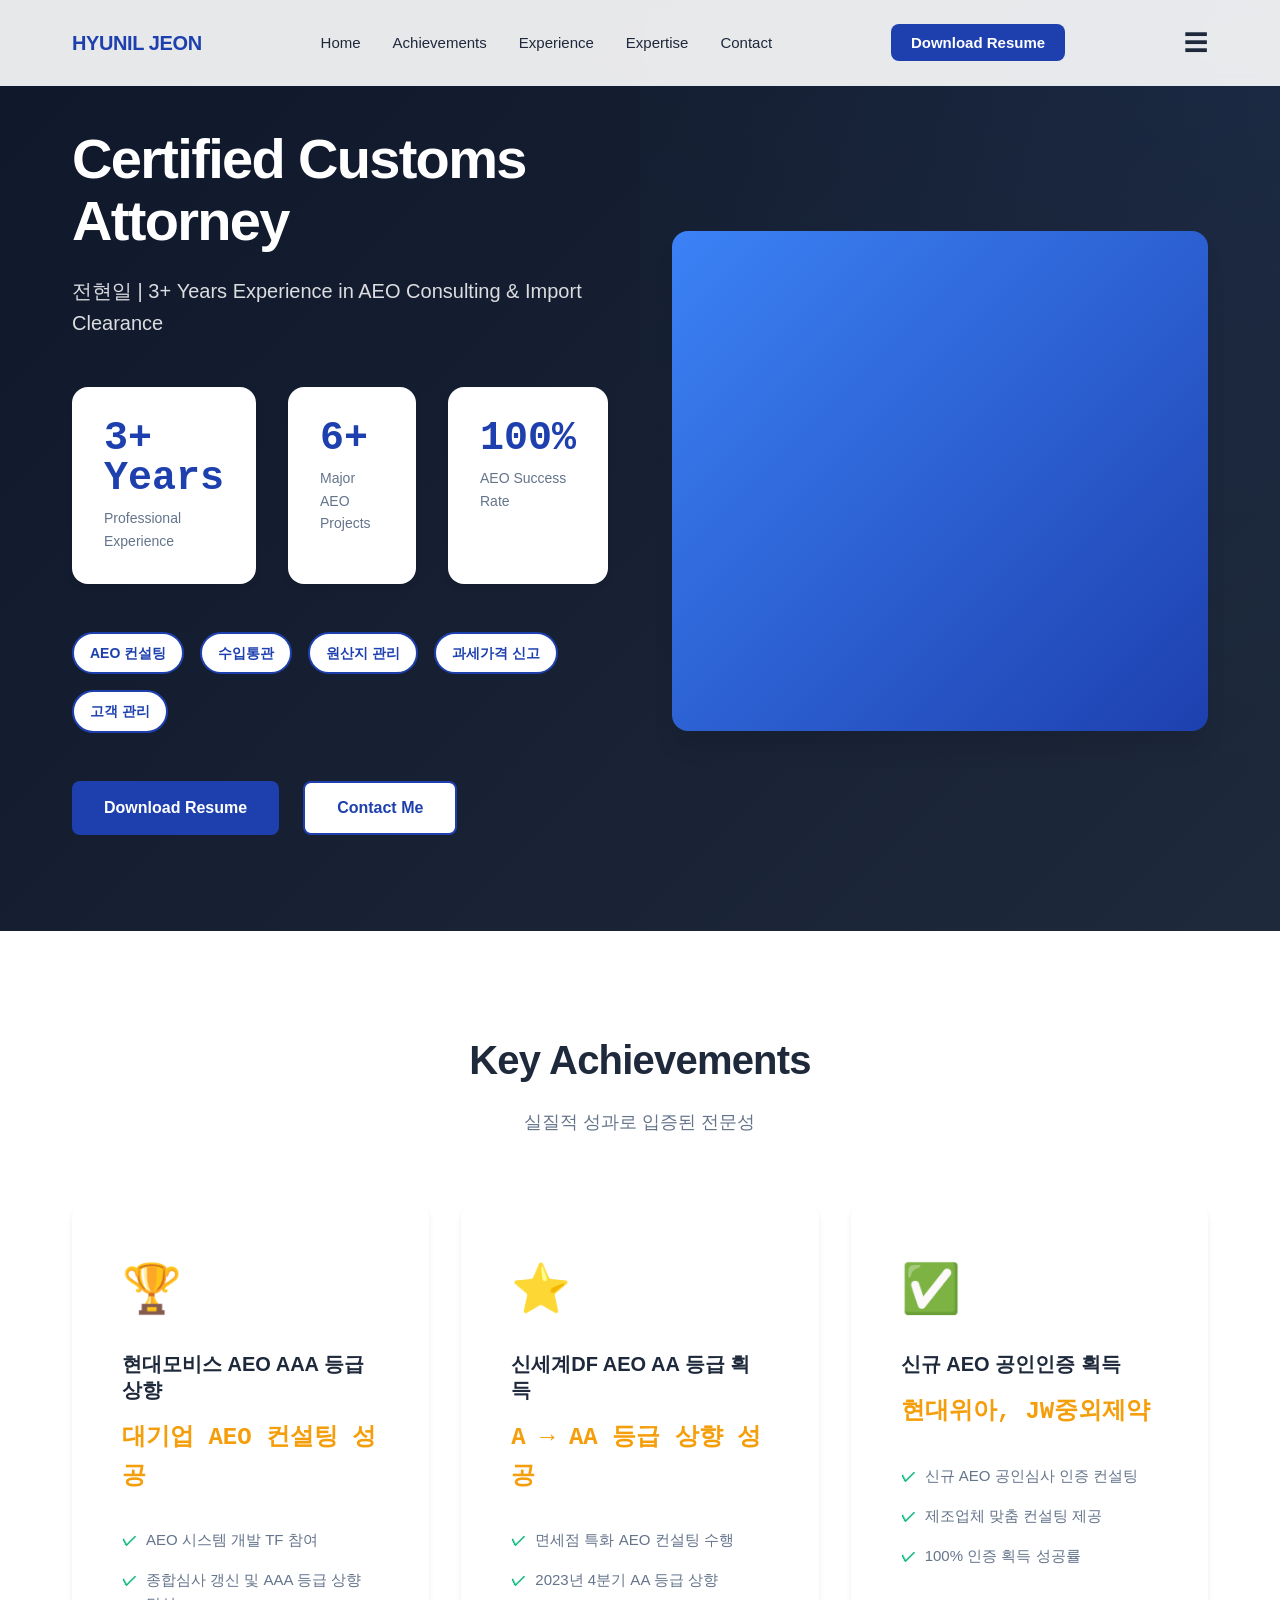
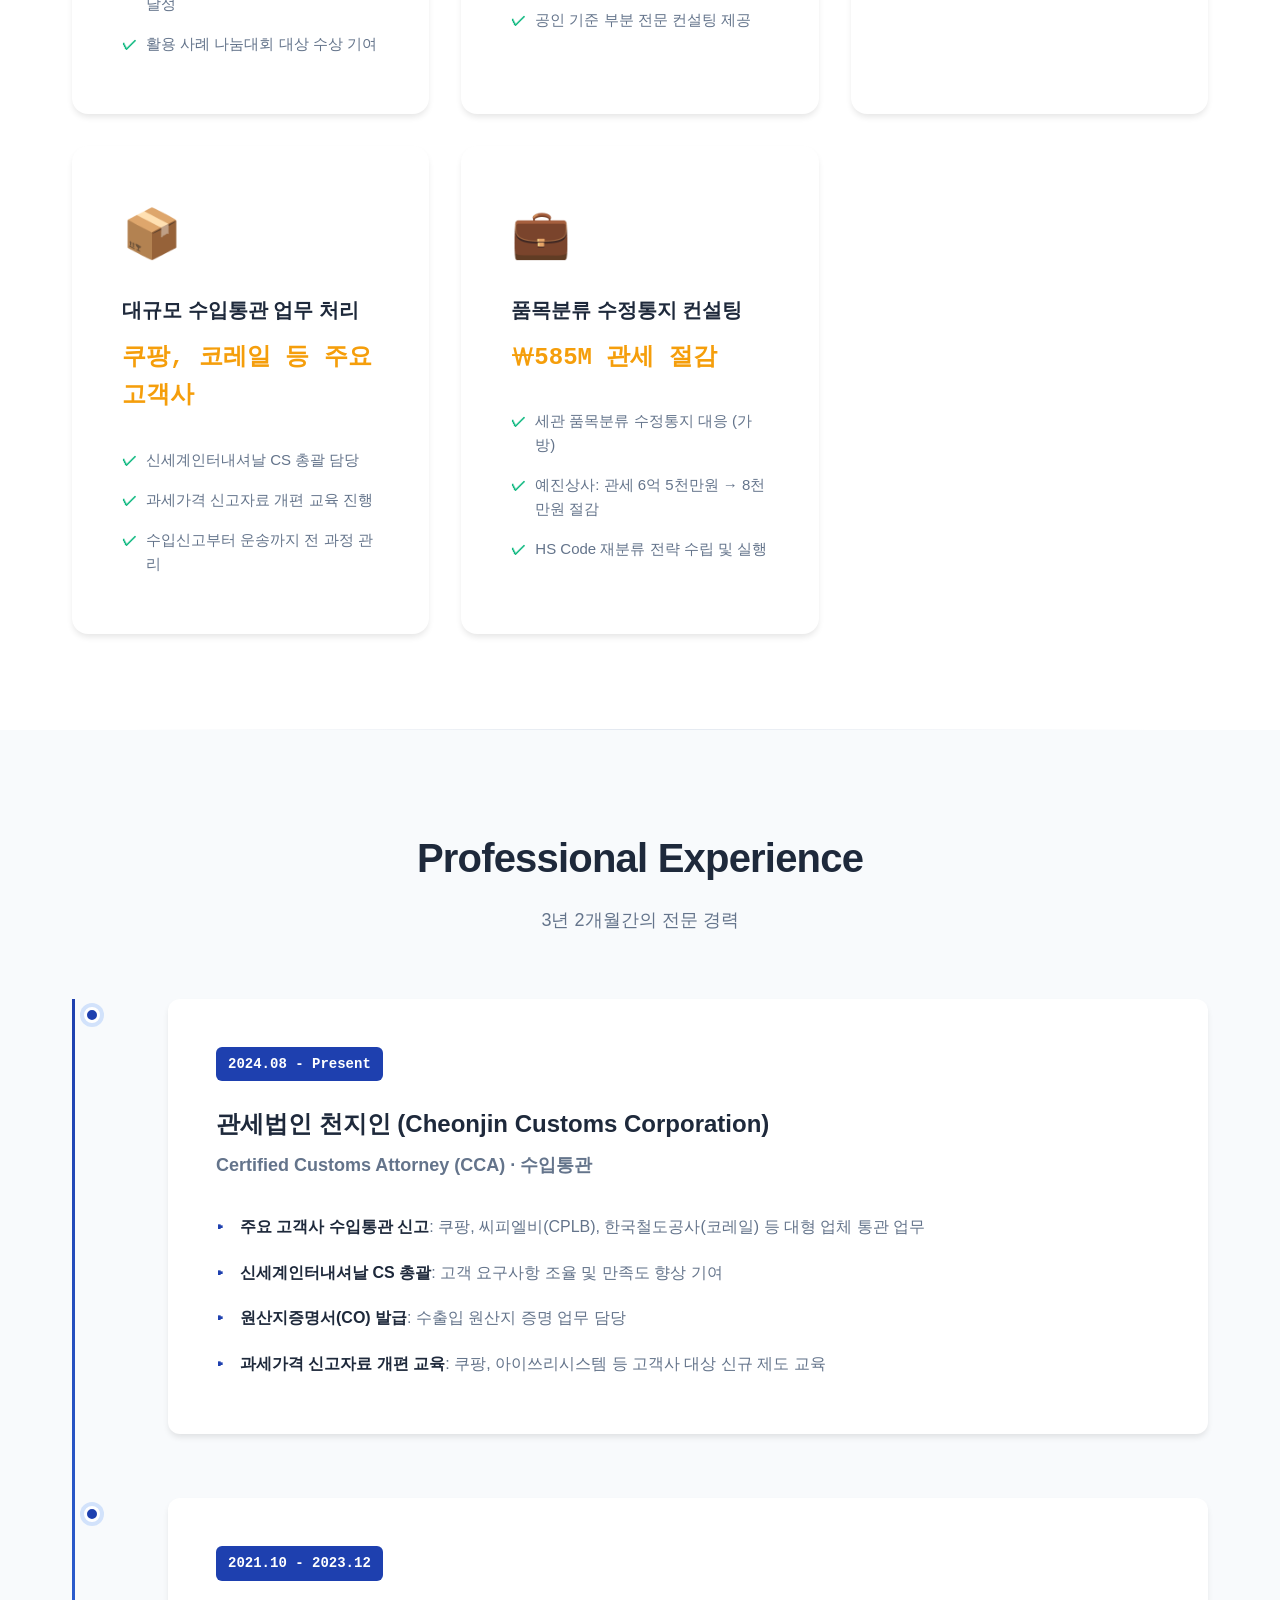
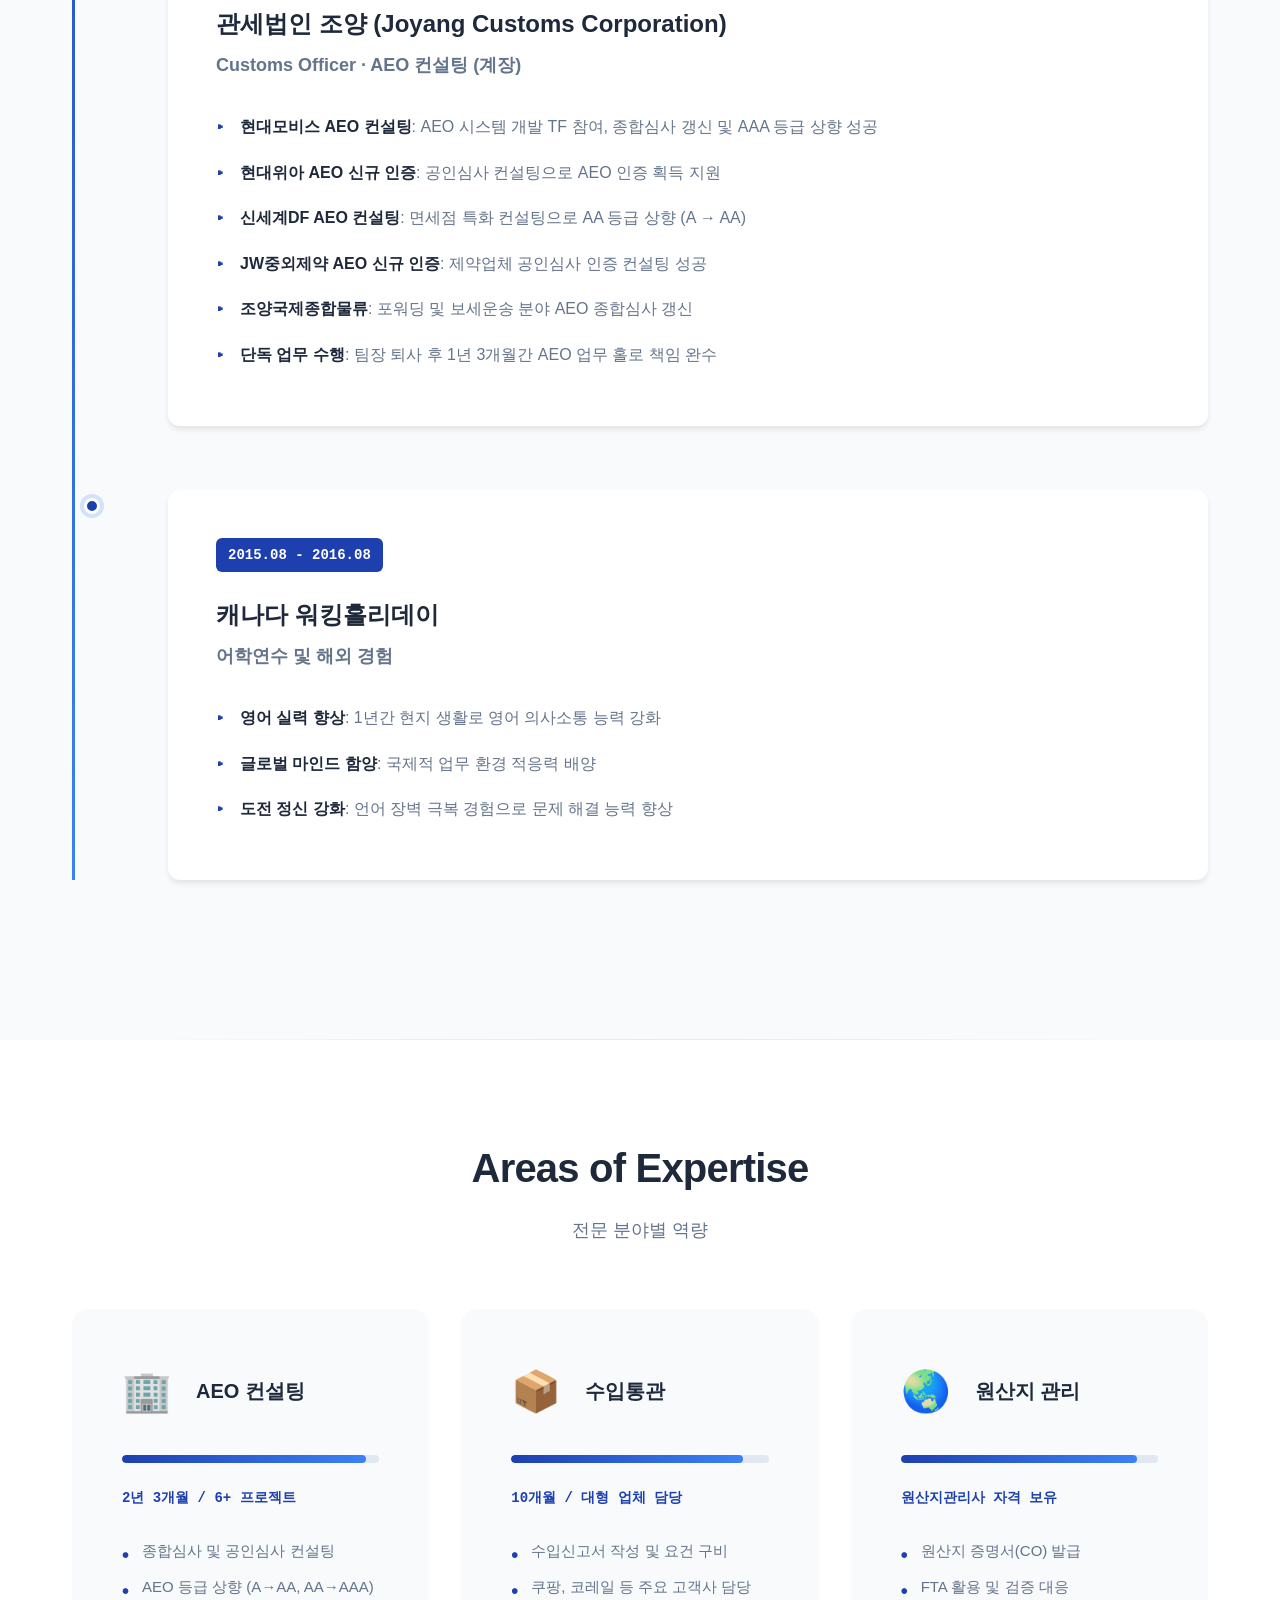
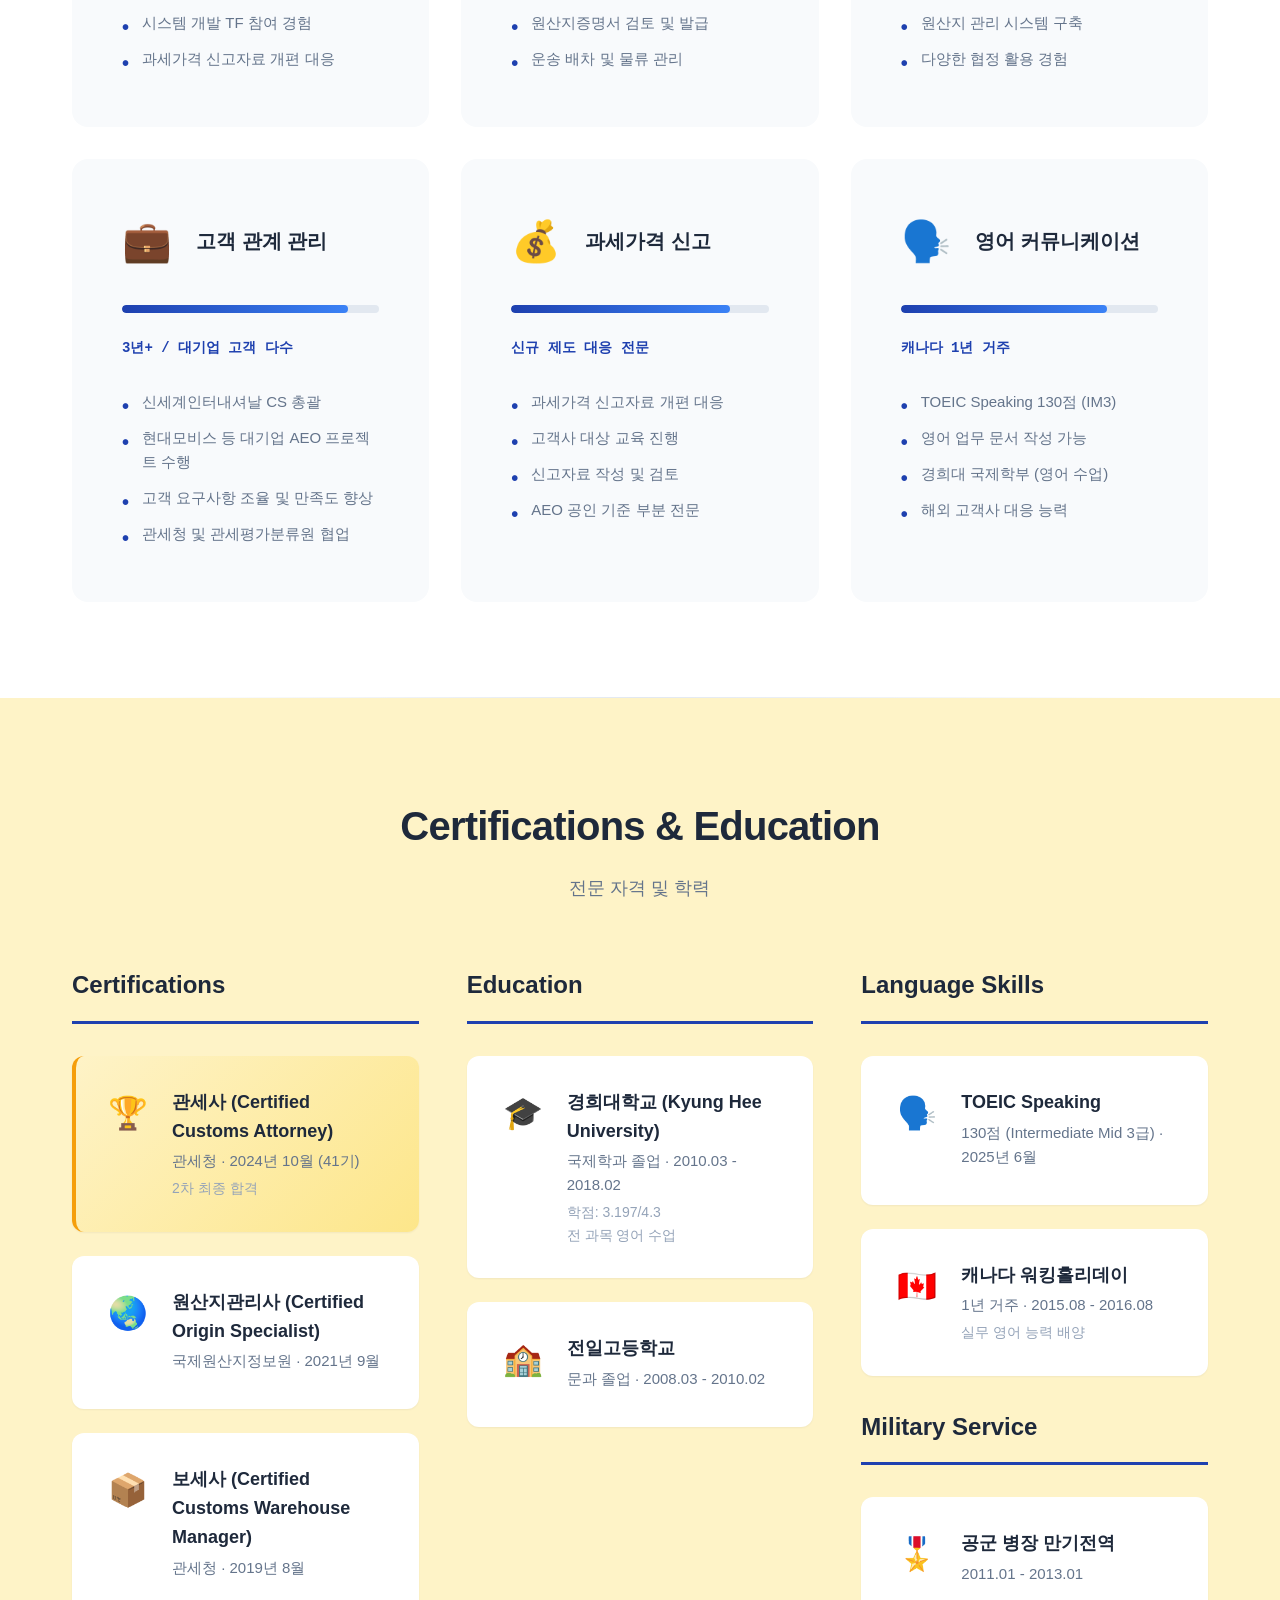
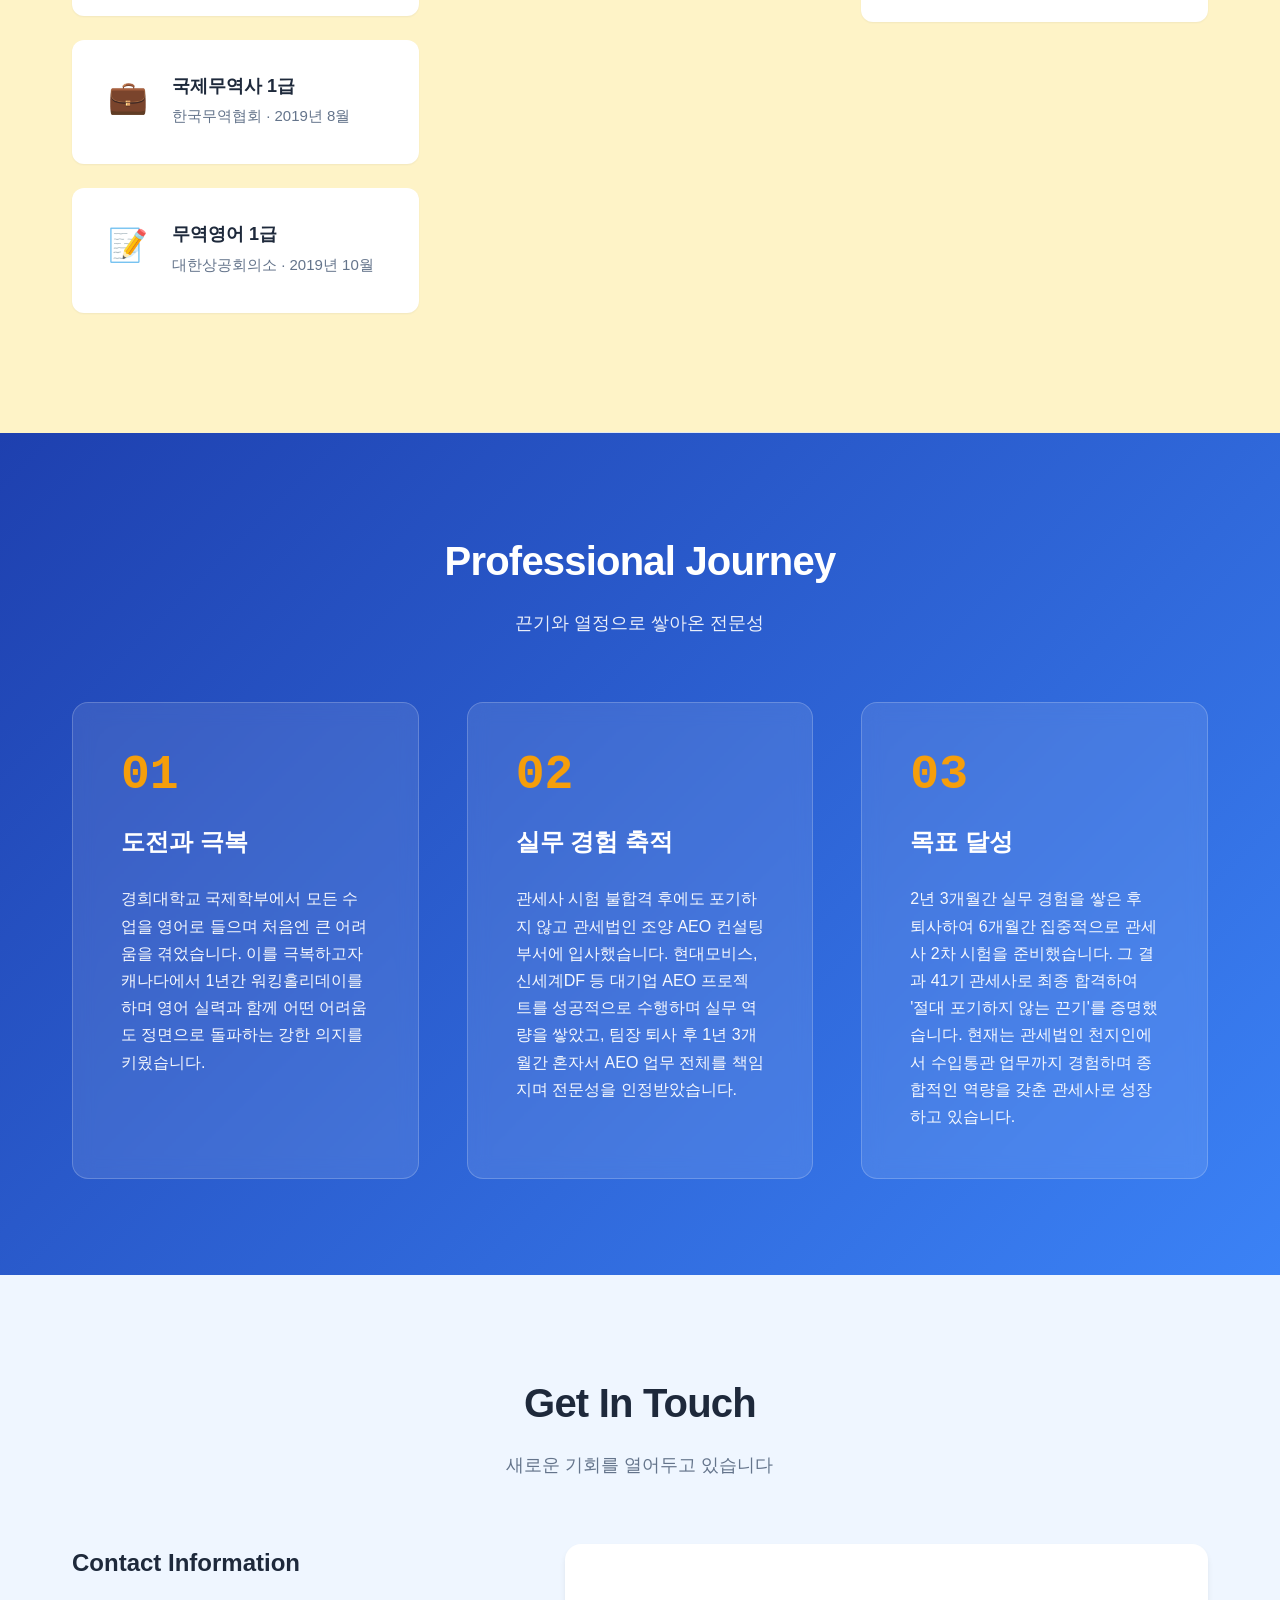
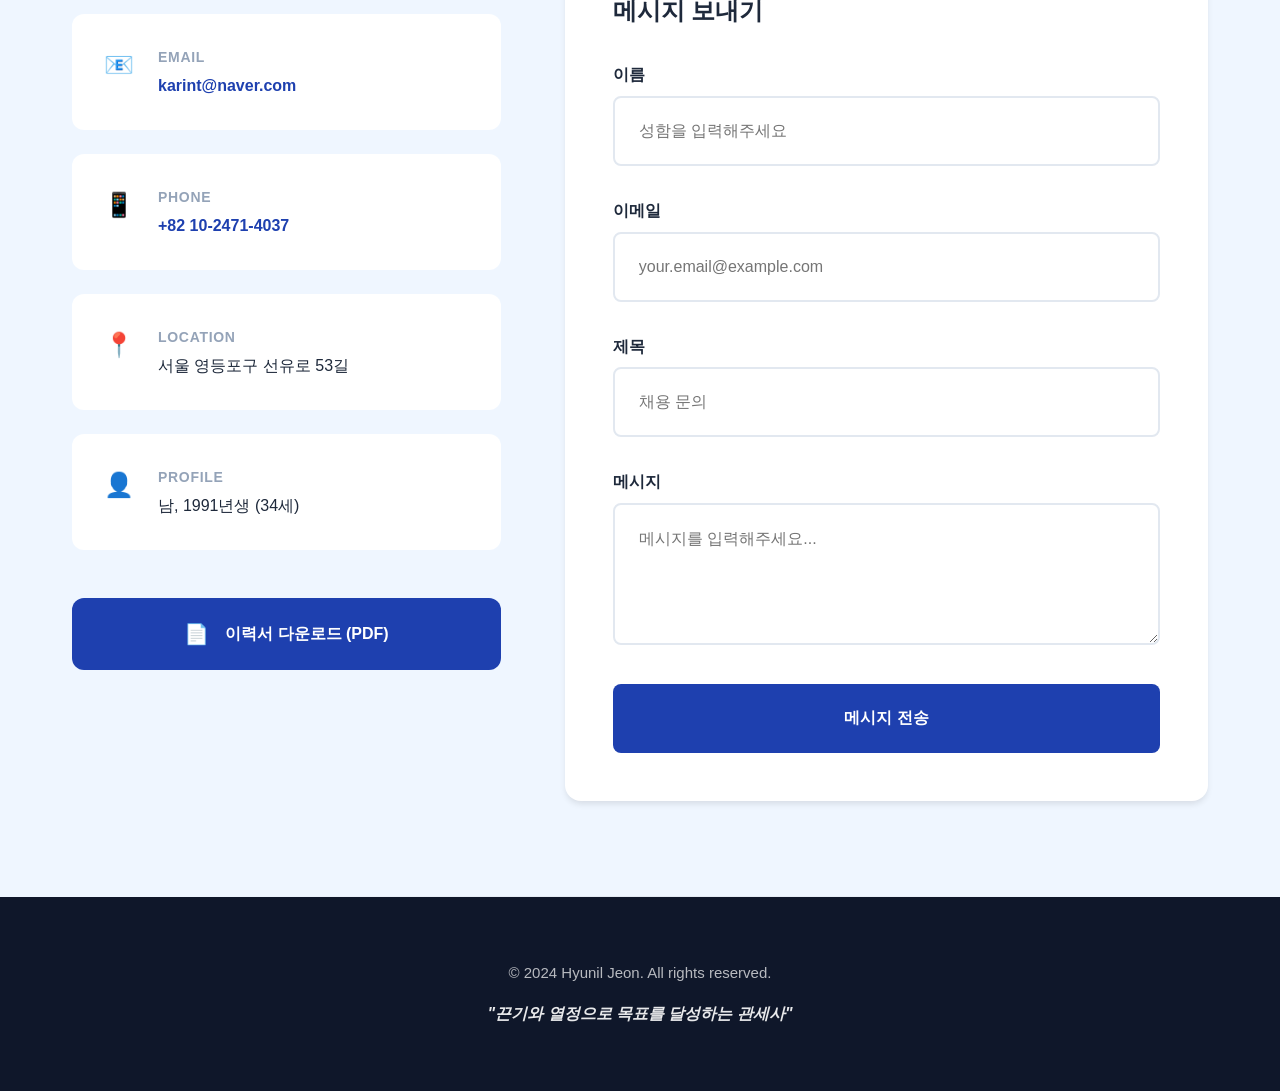
==== index.html @ 1e9f4090 "Rename portfolio.html to index.html" ====
<!DOCTYPE html>
<html lang="ko">
<head>
    <meta charset="UTF-8">
    <meta name="viewport" content="width=device-width, initial-scale=1.0">
    <meta name="description" content="전현일 관세사 포트폴리오 - AEO 컨설팅, 수입통관 전문">
    <title>전현일 | Certified Customs Attorney Portfolio</title>
    <link rel="stylesheet" href="styles.css">
</head>
<body>

    <!-- ========================================
         SECTION: NAVIGATION
         섹션 ID: nav-header
         목적: 고정 네비게이션 메뉴
    ========================================= -->
    <nav id="nav-header" class="navigation">
        <div class="nav-container">
            <div class="nav-logo">
                <span class="logo-text">HYUNIL JEON</span>
            </div>
            <ul class="nav-menu">
                <li><a href="#hero-section">Home</a></li>
                <li><a href="#achievements-section">Achievements</a></li>
                <li><a href="#experience-section">Experience</a></li>
                <li><a href="#expertise-section">Expertise</a></li>
                <li><a href="#contact-section">Contact</a></li>
            </ul>
            <button class="nav-cta">Download Resume</button>
        </div>
    </nav>

    <!-- ========================================
         SECTION: HERO / ABOVE THE FOLD
         섹션 ID: hero-section
         목적: 3초 내 핵심 메시지 전달
         구성: 타이틀, 핵심 수치 3개, 전문분야 태그, CTA
    ========================================= -->
    <section id="hero-section" class="hero">
        <div class="hero-container">
            <div class="hero-content">
                <!-- 메인 타이틀 -->
                <div class="hero-title-group">
                    <h1 class="hero-title">Certified Customs Attorney</h1>
                    <p class="hero-subtitle">전현일 | 3+ Years Experience in AEO Consulting & Import Clearance</p>
                </div>

                <!-- 핵심 수치 3개 (Big Numbers) -->
                <div class="hero-stats">
                    <div class="stat-card">
                        <div class="stat-number" data-target="3">3+ Years</div>
                        <div class="stat-label">Professional Experience</div>
                    </div>
                    <div class="stat-card">
                        <div class="stat-number" data-target="6">6+</div>
                        <div class="stat-label">Major AEO Projects</div>
                    </div>
                    <div class="stat-card">
                        <div class="stat-number" data-target="100">100%</div>
                        <div class="stat-label">AEO Success Rate</div>
                    </div>
                </div>

                <!-- 전문 분야 태그 -->
                <div class="hero-expertise-tags">
                    <span class="expertise-tag">AEO 컨설팅</span>
                    <span class="expertise-tag">수입통관</span>
                    <span class="expertise-tag">원산지 관리</span>
                    <span class="expertise-tag">과세가격 신고</span>
                    <span class="expertise-tag">고객 관리</span>
                </div>

                <!-- CTA 버튼 -->
                <div class="hero-cta-group">
                    <button class="btn-primary">Download Resume</button>
                    <button class="btn-secondary">Contact Me</button>
                </div>
            </div>

            <!-- Hero 이미지 (Optional) -->
            <div class="hero-image">
                <div class="hero-image-placeholder">
                    <!-- 프로필 이미지 -->
                </div>
            </div>
        </div>
    </section>

    <!-- ========================================
         SECTION: KEY ACHIEVEMENTS
         섹션 ID: achievements-section
         목적: 10초 내 주요 성과 파악
         구성: 카드형 레이아웃 (4개)
    ========================================= -->
    <section id="achievements-section" class="achievements">
        <div class="achievements-container">
            <div class="section-header">
                <h2 class="section-title">Key Achievements</h2>
                <p class="section-subtitle">실질적 성과로 입증된 전문성</p>
            </div>

            <div class="achievements-grid">
                <!-- Achievement Card 1 -->
                <div class="achievement-card">
                    <div class="achievement-icon">
                        <span class="icon-placeholder">🏆</span>
                    </div>
                    <h3 class="achievement-title">현대모비스 AEO AAA 등급 상향</h3>
                    <div class="achievement-metric">대기업 AEO 컨설팅 성공</div>
                    <ul class="achievement-details">
                        <li>AEO 시스템 개발 TF 참여</li>
                        <li>종합심사 갱신 및 AAA 등급 상향 달성</li>
                        <li>활용 사례 나눔대회 대상 수상 기여</li>
                    </ul>
                </div>

                <!-- Achievement Card 2 -->
                <div class="achievement-card">
                    <div class="achievement-icon">
                        <span class="icon-placeholder">⭐</span>
                    </div>
                    <h3 class="achievement-title">신세계DF AEO AA 등급 획득</h3>
                    <div class="achievement-metric">A → AA 등급 상향 성공</div>
                    <ul class="achievement-details">
                        <li>면세점 특화 AEO 컨설팅 수행</li>
                        <li>2023년 4분기 AA 등급 상향</li>
                        <li>공인 기준 부분 전문 컨설팅 제공</li>
                    </ul>
                </div>

                <!-- Achievement Card 3 -->
                <div class="achievement-card">
                    <div class="achievement-icon">
                        <span class="icon-placeholder">✅</span>
                    </div>
                    <h3 class="achievement-title">신규 AEO 공인인증 획득</h3>
                    <div class="achievement-metric">현대위아, JW중외제약</div>
                    <ul class="achievement-details">
                        <li>신규 AEO 공인심사 인증 컨설팅</li>
                        <li>제조업체 맞춤 컨설팅 제공</li>
                        <li>100% 인증 획득 성공률</li>
                    </ul>
                </div>

                <!-- Achievement Card 4 -->
                <div class="achievement-card">
                    <div class="achievement-icon">
                        <span class="icon-placeholder">📦</span>
                    </div>
                    <h3 class="achievement-title">대규모 수입통관 업무 처리</h3>
                    <div class="achievement-metric">쿠팡, 코레일 등 주요 고객사</div>
                    <ul class="achievement-details">
                        <li>신세계인터내셔날 CS 총괄 담당</li>
                        <li>과세가격 신고자료 개편 교육 진행</li>
                        <li>수입신고부터 운송까지 전 과정 관리</li>
                    </ul>
                </div>

                <!-- Achievement Card 5 -->
                <div class="achievement-card">
                    <div class="achievement-icon">
                        <span class="icon-placeholder">💼</span>
                    </div>
                    <h3 class="achievement-title">품목분류 수정통지 컨설팅</h3>
                    <div class="achievement-metric">₩585M 관세 절감</div>
                    <ul class="achievement-details">
                        <li>세관 품목분류 수정통지 대응 (가방)</li>
                        <li>예진상사: 관세 6억 5천만원 → 8천만원 절감</li>
                        <li>HS Code 재분류 전략 수립 및 실행</li>
                    </ul>
                </div>
            </div>
        </div>
    </section>

    <!-- ========================================
         SECTION: EXPERIENCE TIMELINE
         섹션 ID: experience-section
         목적: 15초 내 경력 흐름 파악
         구성: 세로형 타임라인
    ========================================= -->
    <section id="experience-section" class="experience">
        <div class="experience-container">
            <div class="section-header">
                <h2 class="section-title">Professional Experience</h2>
                <p class="section-subtitle">3년 2개월간의 전문 경력</p>
            </div>

            <div class="timeline">
                <!-- Timeline Item 1 -->
                <div class="timeline-item">
                    <div class="timeline-marker"></div>
                    <div class="timeline-content">
                        <div class="timeline-period">2024.08 - Present</div>
                        <h3 class="timeline-company">관세법인 천지인 (Cheonjin Customs Corporation)</h3>
                        <h4 class="timeline-position">Certified Customs Attorney (CCA) · 수입통관</h4>
                        <ul class="timeline-responsibilities">
                            <li><strong>주요 고객사 수입통관 신고</strong>: 쿠팡, 씨피엘비(CPLB), 한국철도공사(코레일) 등 대형 업체 통관 업무</li>
                            <li><strong>신세계인터내셔날 CS 총괄</strong>: 고객 요구사항 조율 및 만족도 향상 기여</li>
                            <li><strong>원산지증명서(CO) 발급</strong>: 수출입 원산지 증명 업무 담당</li>
                            <li><strong>과세가격 신고자료 개편 교육</strong>: 쿠팡, 아이쓰리시스템 등 고객사 대상 신규 제도 교육</li>
                        </ul>
                    </div>
                </div>

                <!-- Timeline Item 2 -->
                <div class="timeline-item">
                    <div class="timeline-marker"></div>
                    <div class="timeline-content">
                        <div class="timeline-period">2021.10 - 2023.12</div>
                        <h3 class="timeline-company">관세법인 조양 (Joyang Customs Corporation)</h3>
                        <h4 class="timeline-position">Customs Officer · AEO 컨설팅 (계장)</h4>
                        <ul class="timeline-responsibilities">
                            <li><strong>현대모비스 AEO 컨설팅</strong>: AEO 시스템 개발 TF 참여, 종합심사 갱신 및 AAA 등급 상향 성공</li>
                            <li><strong>현대위아 AEO 신규 인증</strong>: 공인심사 컨설팅으로 AEO 인증 획득 지원</li>
                            <li><strong>신세계DF AEO 컨설팅</strong>: 면세점 특화 컨설팅으로 AA 등급 상향 (A → AA)</li>
                            <li><strong>JW중외제약 AEO 신규 인증</strong>: 제약업체 공인심사 인증 컨설팅 성공</li>
                            <li><strong>조양국제종합물류</strong>: 포워딩 및 보세운송 분야 AEO 종합심사 갱신</li>
                            <li><strong>단독 업무 수행</strong>: 팀장 퇴사 후 1년 3개월간 AEO 업무 홀로 책임 완수</li>
                        </ul>
                    </div>
                </div>

                <!-- Timeline Item 3: 캐나다 어학연수 -->
                <div class="timeline-item">
                    <div class="timeline-marker"></div>
                    <div class="timeline-content">
                        <div class="timeline-period">2015.08 - 2016.08</div>
                        <h3 class="timeline-company">캐나다 워킹홀리데이</h3>
                        <h4 class="timeline-position">어학연수 및 해외 경험</h4>
                        <ul class="timeline-responsibilities">
                            <li><strong>영어 실력 향상</strong>: 1년간 현지 생활로 영어 의사소통 능력 강화</li>
                            <li><strong>글로벌 마인드 함양</strong>: 국제적 업무 환경 적응력 배양</li>
                            <li><strong>도전 정신 강화</strong>: 언어 장벽 극복 경험으로 문제 해결 능력 향상</li>
                        </ul>
                    </div>
                </div>
            </div>
        </div>
    </section>

    <!-- ========================================
         SECTION: EXPERTISE MATRIX
         섹션 ID: expertise-section
         목적: 전문 영역 한눈에 파악
         구성: 역량 카테고리별 시각화
    ========================================= -->
    <section id="expertise-section" class="expertise">
        <div class="expertise-container">
            <div class="section-header">
                <h2 class="section-title">Areas of Expertise</h2>
                <p class="section-subtitle">전문 분야별 역량</p>
            </div>

            <div class="expertise-grid">
                <!-- Expertise Card 1 -->
                <div class="expertise-card">
                    <div class="expertise-card-header">
                        <span class="expertise-icon">🏢</span>
                        <h3 class="expertise-card-title">AEO 컨설팅</h3>
                    </div>
                    <div class="expertise-level">
                        <div class="expertise-bar" data-level="95"></div>
                    </div>
                    <div class="expertise-details">
                        <p class="expertise-experience">2년 3개월 / 6+ 프로젝트</p>
                        <ul class="expertise-skills">
                            <li>종합심사 및 공인심사 컨설팅</li>
                            <li>AEO 등급 상향 (A→AA, AA→AAA)</li>
                            <li>시스템 개발 TF 참여 경험</li>
                            <li>과세가격 신고자료 개편 대응</li>
                        </ul>
                    </div>
                </div>

                <!-- Expertise Card 2 -->
                <div class="expertise-card">
                    <div class="expertise-card-header">
                        <span class="expertise-icon">📦</span>
                        <h3 class="expertise-card-title">수입통관</h3>
                    </div>
                    <div class="expertise-level">
                        <div class="expertise-bar" data-level="90"></div>
                    </div>
                    <div class="expertise-details">
                        <p class="expertise-experience">10개월 / 대형 업체 담당</p>
                        <ul class="expertise-skills">
                            <li>수입신고서 작성 및 요건 구비</li>
                            <li>쿠팡, 코레일 등 주요 고객사 담당</li>
                            <li>원산지증명서 검토 및 발급</li>
                            <li>운송 배차 및 물류 관리</li>
                        </ul>
                    </div>
                </div>

                <!-- Expertise Card 3 -->
                <div class="expertise-card">
                    <div class="expertise-card-header">
                        <span class="expertise-icon">🌏</span>
                        <h3 class="expertise-card-title">원산지 관리</h3>
                    </div>
                    <div class="expertise-level">
                        <div class="expertise-bar" data-level="92"></div>
                    </div>
                    <div class="expertise-details">
                        <p class="expertise-experience">원산지관리사 자격 보유</p>
                        <ul class="expertise-skills">
                            <li>원산지 증명서(CO) 발급</li>
                            <li>FTA 활용 및 검증 대응</li>
                            <li>원산지 관리 시스템 구축</li>
                            <li>다양한 협정 활용 경험</li>
                        </ul>
                    </div>
                </div>

                <!-- Expertise Card 4 -->
                <div class="expertise-card">
                    <div class="expertise-card-header">
                        <span class="expertise-icon">💼</span>
                        <h3 class="expertise-card-title">고객 관계 관리</h3>
                    </div>
                    <div class="expertise-level">
                        <div class="expertise-bar" data-level="88"></div>
                    </div>
                    <div class="expertise-details">
                        <p class="expertise-experience">3년+ / 대기업 고객 다수</p>
                        <ul class="expertise-skills">
                            <li>신세계인터내셔날 CS 총괄</li>
                            <li>현대모비스 등 대기업 AEO 프로젝트 수행</li>
                            <li>고객 요구사항 조율 및 만족도 향상</li>
                            <li>관세청 및 관세평가분류원 협업</li>
                        </ul>
                    </div>
                </div>

                <!-- Expertise Card 5 -->
                <div class="expertise-card">
                    <div class="expertise-card-header">
                        <span class="expertise-icon">💰</span>
                        <h3 class="expertise-card-title">과세가격 신고</h3>
                    </div>
                    <div class="expertise-level">
                        <div class="expertise-bar" data-level="85"></div>
                    </div>
                    <div class="expertise-details">
                        <p class="expertise-experience">신규 제도 대응 전문</p>
                        <ul class="expertise-skills">
                            <li>과세가격 신고자료 개편 대응</li>
                            <li>고객사 대상 교육 진행</li>
                            <li>신고자료 작성 및 검토</li>
                            <li>AEO 공인 기준 부분 전문</li>
                        </ul>
                    </div>
                </div>

                <!-- Expertise Card 6 -->
                <div class="expertise-card">
                    <div class="expertise-card-header">
                        <span class="expertise-icon">🗣️</span>
                        <h3 class="expertise-card-title">영어 커뮤니케이션</h3>
                    </div>
                    <div class="expertise-level">
                        <div class="expertise-bar" data-level="80"></div>
                    </div>
                    <div class="expertise-details">
                        <p class="expertise-experience">캐나다 1년 거주</p>
                        <ul class="expertise-skills">
                            <li>TOEIC Speaking 130점 (IM3)</li>
                            <li>영어 업무 문서 작성 가능</li>
                            <li>경희대 국제학부 (영어 수업)</li>
                            <li>해외 고객사 대응 능력</li>
                        </ul>
                    </div>
                </div>
            </div>
        </div>
    </section>

    <!-- ========================================
         SECTION: CERTIFICATIONS & EDUCATION
         섹션 ID: credentials-section
         목적: 자격증 및 학력 정보 제공
         구성: 자격증, 교육, 학력
    ========================================= -->
    <section id="credentials-section" class="credentials">
        <div class="credentials-container">
            <div class="section-header">
                <h2 class="section-title">Certifications & Education</h2>
                <p class="section-subtitle">전문 자격 및 학력</p>
            </div>

            <div class="credentials-grid">
                <!-- Certifications Column -->
                <div class="credentials-column">
                    <h3 class="credentials-subtitle">Certifications</h3>
                    <ul class="credentials-list">
                        <li class="credential-item credential-highlight">
                            <div class="credential-icon">🏆</div>
                            <div class="credential-info">
                                <h4 class="credential-name">관세사 (Certified Customs Attorney)</h4>
                                <p class="credential-issuer">관세청 · 2024년 10월 (41기)</p>
                                <p class="credential-detail">2차 최종 합격</p>
                            </div>
                        </li>
                        <li class="credential-item">
                            <div class="credential-icon">🌏</div>
                            <div class="credential-info">
                                <h4 class="credential-name">원산지관리사 (Certified Origin Specialist)</h4>
                                <p class="credential-issuer">국제원산지정보원 · 2021년 9월</p>
                            </div>
                        </li>
                        <li class="credential-item">
                            <div class="credential-icon">📦</div>
                            <div class="credential-info">
                                <h4 class="credential-name">보세사 (Certified Customs Warehouse Manager)</h4>
                                <p class="credential-issuer">관세청 · 2019년 8월</p>
                            </div>
                        </li>
                        <li class="credential-item">
                            <div class="credential-icon">💼</div>
                            <div class="credential-info">
                                <h4 class="credential-name">국제무역사 1급</h4>
                                <p class="credential-issuer">한국무역협회 · 2019년 8월</p>
                            </div>
                        </li>
                        <li class="credential-item">
                            <div class="credential-icon">📝</div>
                            <div class="credential-info">
                                <h4 class="credential-name">무역영어 1급</h4>
                                <p class="credential-issuer">대한상공회의소 · 2019년 10월</p>
                            </div>
                        </li>
                    </ul>
                </div>

                <!-- Education Column -->
                <div class="credentials-column">
                    <h3 class="credentials-subtitle">Education</h3>
                    <ul class="credentials-list">
                        <li class="credential-item">
                            <div class="credential-icon">🎓</div>
                            <div class="credential-info">
                                <h4 class="credential-name">경희대학교 (Kyung Hee University)</h4>
                                <p class="credential-issuer">국제학과 졸업 · 2010.03 - 2018.02</p>
                                <p class="credential-detail">학점: 3.197/4.3</p>
                                <p class="credential-detail">전 과목 영어 수업</p>
                            </div>
                        </li>
                        <li class="credential-item">
                            <div class="credential-icon">🏫</div>
                            <div class="credential-info">
                                <h4 class="credential-name">전일고등학교</h4>
                                <p class="credential-issuer">문과 졸업 · 2008.03 - 2010.02</p>
                            </div>
                        </li>
                    </ul>
                </div>

                <!-- Language Skills -->
                <div class="credentials-column">
                    <h3 class="credentials-subtitle">Language Skills</h3>
                    <ul class="credentials-list">
                        <li class="credential-item">
                            <div class="credential-icon">🗣️</div>
                            <div class="credential-info">
                                <h4 class="credential-name">TOEIC Speaking</h4>
                                <p class="credential-issuer">130점 (Intermediate Mid 3급) · 2025년 6월</p>
                            </div>
                        </li>
                        <li class="credential-item">
                            <div class="credential-icon">🇨🇦</div>
                            <div class="credential-info">
                                <h4 class="credential-name">캐나다 워킹홀리데이</h4>
                                <p class="credential-issuer">1년 거주 · 2015.08 - 2016.08</p>
                                <p class="credential-detail">실무 영어 능력 배양</p>
                            </div>
                        </li>
                    </ul>

                    <h3 class="credentials-subtitle" style="margin-top: 2rem;">Military Service</h3>
                    <ul class="credentials-list">
                        <li class="credential-item">
                            <div class="credential-icon">🎖️</div>
                            <div class="credential-info">
                                <h4 class="credential-name">공군 병장 만기전역</h4>
                                <p class="credential-issuer">2011.01 - 2013.01</p>
                            </div>
                        </li>
                    </ul>
                </div>
            </div>
        </div>
    </section>

    <!-- ========================================
         SECTION: PROFESSIONAL STORY
         섹션 ID: story-section
         목적: 전문성 성장 스토리 전달
         구성: 도전과 성장의 이야기
    ========================================= -->
    <section id="story-section" class="professional-story">
        <div class="story-container">
            <div class="section-header">
                <h2 class="section-title">Professional Journey</h2>
                <p class="section-subtitle">끈기와 열정으로 쌓아온 전문성</p>
            </div>

            <div class="story-content">
                <div class="story-card">
                    <div class="story-number">01</div>
                    <h3 class="story-title">도전과 극복</h3>
                    <p class="story-text">
                        경희대학교 국제학부에서 모든 수업을 영어로 들으며 처음엔 큰 어려움을 겪었습니다. 
                        이를 극복하고자 캐나다에서 1년간 워킹홀리데이를 하며 영어 실력과 함께 
                        어떤 어려움도 정면으로 돌파하는 강한 의지를 키웠습니다.
                    </p>
                </div>

                <div class="story-card">
                    <div class="story-number">02</div>
                    <h3 class="story-title">실무 경험 축적</h3>
                    <p class="story-text">
                        관세사 시험 불합격 후에도 포기하지 않고 관세법인 조양 AEO 컨설팅 부서에 입사했습니다. 
                        현대모비스, 신세계DF 등 대기업 AEO 프로젝트를 성공적으로 수행하며 실무 역량을 쌓았고, 
                        팀장 퇴사 후 1년 3개월간 혼자서 AEO 업무 전체를 책임지며 전문성을 인정받았습니다.
                    </p>
                </div>

                <div class="story-card">
                    <div class="story-number">03</div>
                    <h3 class="story-title">목표 달성</h3>
                    <p class="story-text">
                        2년 3개월간 실무 경험을 쌓은 후 퇴사하여 6개월간 집중적으로 관세사 2차 시험을 준비했습니다. 
                        그 결과 41기 관세사로 최종 합격하여 '절대 포기하지 않는 끈기'를 증명했습니다. 
                        현재는 관세법인 천지인에서 수입통관 업무까지 경험하며 종합적인 역량을 갖춘 관세사로 성장하고 있습니다.
                    </p>
                </div>
            </div>
        </div>
    </section>

    <!-- ========================================
         SECTION: CONTACT
         섹션 ID: contact-section
         목적: 연락처 정보 및 CTA
         구성: 연락처, Resume Download, Contact Form
    ========================================= -->
    <section id="contact-section" class="contact">
        <div class="contact-container">
            <div class="section-header">
                <h2 class="section-title">Get In Touch</h2>
                <p class="section-subtitle">새로운 기회를 열어두고 있습니다</p>
            </div>

            <div class="contact-content">
                <!-- Contact Info -->
                <div class="contact-info">
                    <h3 class="contact-info-title">Contact Information</h3>
                    
                    <div class="contact-methods">
                        <div class="contact-method">
                            <span class="contact-icon">📧</span>
                            <div class="contact-details">
                                <h4 class="contact-label">Email</h4>
                                <a href="mailto:karint@naver.com" class="contact-link">
                                    karint@naver.com
                                </a>
                            </div>
                        </div>

                        <div class="contact-method">
                            <span class="contact-icon">📱</span>
                            <div class="contact-details">
                                <h4 class="contact-label">Phone</h4>
                                <a href="tel:+821024714037" class="contact-link">
                                    +82 10-2471-4037
                                </a>
                            </div>
                        </div>

                        <div class="contact-method">
                            <span class="contact-icon">📍</span>
                            <div class="contact-details">
                                <h4 class="contact-label">Location</h4>
                                <p class="contact-text">서울 영등포구 선유로 53길</p>
                            </div>
                        </div>

                        <div class="contact-method">
                            <span class="contact-icon">👤</span>
                            <div class="contact-details">
                                <h4 class="contact-label">Profile</h4>
                                <p class="contact-text">남, 1991년생 (34세)</p>
                            </div>
                        </div>
                    </div>

                    <!-- Resume Download -->
                    <div class="contact-cta">
                        <button class="btn-download">
                            <span class="btn-icon">📄</span>
                            이력서 다운로드 (PDF)
                        </button>
                    </div>
                </div>

                <!-- Contact Form -->
                <div class="contact-form-wrapper">
                    <h3 class="contact-form-title">메시지 보내기</h3>
                    
                    <form class="contact-form">
                        <div class="form-group">
                            <label for="contact-name" class="form-label">이름</label>
                            <input 
                                type="text" 
                                id="contact-name" 
                                name="name" 
                                class="form-input"
                                placeholder="성함을 입력해주세요"
                                required
                            >
                        </div>

                        <div class="form-group">
                            <label for="contact-email" class="form-label">이메일</label>
                            <input 
                                type="email" 
                                id="contact-email" 
                                name="email" 
                                class="form-input"
                                placeholder="your.email@example.com"
                                required
                            >
                        </div>

                        <div class="form-group">
                            <label for="contact-subject" class="form-label">제목</label>
                            <input 
                                type="text" 
                                id="contact-subject" 
                                name="subject" 
                                class="form-input"
                                placeholder="채용 문의"
                            >
                        </div>

                        <div class="form-group">
                            <label for="contact-message" class="form-label">메시지</label>
                            <textarea 
                                id="contact-message" 
                                name="message" 
                                class="form-textarea"
                                rows="5"
                                placeholder="메시지를 입력해주세요..."
                                required
                            ></textarea>
                        </div>

                        <button type="submit" class="btn-submit">메시지 전송</button>
                    </form>
                </div>
            </div>
        </div>
    </section>

    <!-- ========================================
         SECTION: FOOTER
         섹션 ID: footer-section
         목적: 저작권 정보
    ========================================= -->
    <footer id="footer-section" class="footer">
        <div class="footer-container">
            <div class="footer-content">
                <p class="footer-copyright">
                    © 2024 Hyunil Jeon. All rights reserved.
                </p>
                <p class="footer-tagline">
                    "끈기와 열정으로 목표를 달성하는 관세사"
                </p>
            </div>
        </div>
    </footer>

    <!-- Scripts -->
    <script src="script.js"></script>
</body>
</html>
---- styles.css ----
/* ========================================
   CSS RESET & BASE STYLES
   ======================================== */
* {
    margin: 0;
    padding: 0;
    box-sizing: border-box;
}

:root {
    /* Primary Colors - 전문적인 네이비/블루 계열 */
    --color-primary: #1e40af;
    --color-primary-dark: #1e3a8a;
    --color-primary-light: #3b82f6;
    
    /* Accent Colors - 성과 강조용 */
    --color-accent: #f59e0b;
    --color-accent-light: #fbbf24;
    
    /* Neutral Colors */
    --color-bg: #ffffff;
    --color-bg-alt: #f8fafc;
    --color-bg-dark: #0f172a;
    --color-text: #1e293b;
    --color-text-light: #64748b;
    --color-text-muted: #94a3b8;
    --color-border: #e2e8f0;
    
    /* Success/Info */
    --color-success: #10b981;
    --color-info: #3b82f6;
    
    /* Spacing */
    --spacing-xs: 0.5rem;
    --spacing-sm: 1rem;
    --spacing-md: 1.5rem;
    --spacing-lg: 2rem;
    --spacing-xl: 3rem;
    --spacing-2xl: 4rem;
    --spacing-3xl: 6rem;
    
    /* Typography */
    --font-sans: -apple-system, BlinkMacSystemFont, 'Segoe UI', 'Noto Sans KR', sans-serif;
    --font-mono: 'SF Mono', Monaco, 'Cascadia Code', 'Roboto Mono', monospace;
    
    /* Shadows */
    --shadow-sm: 0 1px 2px 0 rgba(0, 0, 0, 0.05);
    --shadow-md: 0 4px 6px -1px rgba(0, 0, 0, 0.1);
    --shadow-lg: 0 10px 15px -3px rgba(0, 0, 0, 0.1);
    --shadow-xl: 0 20px 25px -5px rgba(0, 0, 0, 0.1);
    
    /* Border Radius */
    --radius-sm: 0.375rem;
    --radius-md: 0.5rem;
    --radius-lg: 0.75rem;
    --radius-xl: 1rem;
    
    /* Transitions */
    --transition-fast: 150ms cubic-bezier(0.4, 0, 0.2, 1);
    --transition-base: 200ms cubic-bezier(0.4, 0, 0.2, 1);
    --transition-slow: 300ms cubic-bezier(0.4, 0, 0.2, 1);
}

html {
    scroll-behavior: smooth;
}

body {
    font-family: var(--font-sans);
    font-size: 16px;
    line-height: 1.6;
    color: var(--color-text);
    background-color: var(--color-bg);
    -webkit-font-smoothing: antialiased;
    -moz-osx-font-smoothing: grayscale;
}

/* ========================================
   NAVIGATION
   섹션 ID: nav-header
   ======================================== */
.navigation {
    position: fixed;
    top: 0;
    left: 0;
    right: 0;
    z-index: 1000;
    background: rgba(255, 255, 255, 0.9);
    backdrop-filter: blur(10px);
    border-bottom: 1px solid var(--color-border);
    transition: all var(--transition-base);
}

.nav-container {
    max-width: 1200px;
    margin: 0 auto;
    padding: var(--spacing-md) var(--spacing-lg);
    display: flex;
    align-items: center;
    justify-content: space-between;
}

.nav-logo .logo-text {
    font-size: 1.25rem;
    font-weight: 700;
    color: var(--color-primary);
    letter-spacing: -0.02em;
}

.nav-menu {
    display: flex;
    list-style: none;
    gap: var(--spacing-lg);
}

.nav-menu a {
    text-decoration: none;
    color: var(--color-text);
    font-weight: 500;
    font-size: 0.9375rem;
    transition: color var(--transition-fast);
    position: relative;
}

.nav-menu a::after {
    content: '';
    position: absolute;
    bottom: -4px;
    left: 0;
    width: 0;
    height: 2px;
    background: var(--color-primary);
    transition: width var(--transition-base);
}

.nav-menu a:hover {
    color: var(--color-primary);
}

.nav-menu a:hover::after {
    width: 100%;
}

.nav-cta {
    padding: 0.625rem 1.25rem;
    background: var(--color-primary);
    color: white;
    border: none;
    border-radius: var(--radius-md);
    font-weight: 600;
    font-size: 0.9375rem;
    cursor: pointer;
    transition: all var(--transition-base);
}

.nav-cta:hover {
    background: var(--color-primary-dark);
    transform: translateY(-1px);
    box-shadow: var(--shadow-md);
}

/* ========================================
   HERO SECTION
   섹션 ID: hero-section
   ======================================== */
.hero {
    padding-top: 8rem;
    padding-bottom: var(--spacing-3xl);
    background: linear-gradient(135deg, #0f172a 0%, #1e293b 100%);
    position: relative;
    overflow: hidden;
    color: white;
}

.hero::before {
    content: '';
    position: absolute;
    top: 0;
    right: 0;
    width: 50%;
    height: 100%;
    background: radial-gradient(circle at top right, rgba(59,130,246,0.15) 0%, transparent 70%);
    opacity: 0.5;
}

.hero-container {
    max-width: 1200px;
    margin: 0 auto;
    padding: 0 var(--spacing-lg);
    display: grid;
    grid-template-columns: 1fr 1fr;
    gap: var(--spacing-2xl);
    align-items: center;
    position: relative;
    z-index: 1;
}

.hero-title-group {
    margin-bottom: var(--spacing-xl);
}

.hero-title {
    font-size: 3.5rem;
    font-weight: 800;
    color: white;
    line-height: 1.1;
    margin-bottom: var(--spacing-md);
    letter-spacing: -0.03em;
}

.hero-subtitle {
    font-size: 1.25rem;
    color: rgba(255, 255, 255, 0.85);
    font-weight: 400;
}

.hero-stats {
    display: grid;
    grid-template-columns: repeat(3, 1fr);
    gap: var(--spacing-lg);
    margin-bottom: var(--spacing-xl);
}

.stat-card {
    background: white;
    padding: var(--spacing-lg);
    border-radius: var(--radius-xl);
    box-shadow: var(--shadow-md);
    transition: all var(--transition-base);
}

.stat-card:hover {
    transform: translateY(-4px);
    box-shadow: var(--shadow-xl);
}

.stat-number {
    font-size: 2.5rem;
    font-weight: 800;
    color: var(--color-primary);
    font-family: var(--font-mono);
    margin-bottom: var(--spacing-xs);
    line-height: 1;
}

.stat-label {
    font-size: 0.875rem;
    color: var(--color-text-light);
    font-weight: 500;
}

.hero-expertise-tags {
    display: flex;
    flex-wrap: wrap;
    gap: var(--spacing-sm);
    margin-bottom: var(--spacing-xl);
}

.expertise-tag {
    padding: 0.5rem 1rem;
    background: white;
    border: 2px solid var(--color-primary);
    color: var(--color-primary);
    border-radius: 9999px;
    font-size: 0.875rem;
    font-weight: 600;
    transition: all var(--transition-base);
}

.expertise-tag:hover {
    background: var(--color-primary);
    color: white;
    transform: translateY(-2px);
}

.hero-cta-group {
    display: flex;
    gap: var(--spacing-md);
}

.btn-primary,
.btn-secondary {
    padding: 1rem 2rem;
    border: none;
    border-radius: var(--radius-md);
    font-weight: 600;
    font-size: 1rem;
    cursor: pointer;
    transition: all var(--transition-base);
    display: inline-flex;
    align-items: center;
    gap: 0.5rem;
}

.btn-primary {
    background: var(--color-primary);
    color: white;
}

.btn-primary:hover {
    background: var(--color-primary-dark);
    transform: translateY(-2px);
    box-shadow: var(--shadow-lg);
}

.btn-secondary {
    background: white;
    color: var(--color-primary);
    border: 2px solid var(--color-primary);
}

.btn-secondary:hover {
    background: var(--color-primary);
    color: white;
    transform: translateY(-2px);
}

.hero-image-placeholder {
    width: 100%;
    height: 500px;
    background: linear-gradient(135deg, var(--color-primary-light) 0%, var(--color-primary) 100%);
    border-radius: var(--radius-xl);
    box-shadow: var(--shadow-xl);
    display: flex;
    align-items: center;
    justify-content: center;
    font-size: 6rem;
    color: white;
}

/* ========================================
   ACHIEVEMENTS SECTION
   섹션 ID: achievements-section
   ======================================== */
.achievements {
    padding: var(--spacing-3xl) 0;
    background: #ffffff;
}

.achievements-container {
    max-width: 1200px;
    margin: 0 auto;
    padding: 0 var(--spacing-lg);
}

.section-header {
    text-align: center;
    margin-bottom: var(--spacing-2xl);
}

.section-title {
    font-size: 2.5rem;
    font-weight: 800;
    color: var(--color-text);
    margin-bottom: var(--spacing-sm);
    letter-spacing: -0.02em;
}

.section-subtitle {
    font-size: 1.125rem;
    color: var(--color-text-light);
}

.achievements-grid {
    display: grid;
    grid-template-columns: repeat(auto-fit, minmax(280px, 1fr));
    gap: var(--spacing-lg);
}

.achievement-card {
    background: white;
    padding: var(--spacing-xl);
    border-radius: var(--radius-xl);
    box-shadow: var(--shadow-md);
    transition: all var(--transition-base);
    border: 2px solid transparent;
}

.achievement-card:hover {
    transform: translateY(-8px);
    box-shadow: var(--shadow-xl);
    border-color: var(--color-primary);
}

.achievement-icon {
    font-size: 3rem;
    margin-bottom: var(--spacing-md);
}

.achievement-title {
    font-size: 1.25rem;
    font-weight: 700;
    color: var(--color-text);
    margin-bottom: var(--spacing-sm);
    line-height: 1.3;
}

.achievement-metric {
    font-size: 1.5rem;
    font-weight: 700;
    color: var(--color-accent);
    margin-bottom: var(--spacing-md);
    font-family: var(--font-mono);
}

.achievement-details {
    list-style: none;
    color: var(--color-text-light);
    font-size: 0.9375rem;
}

.achievement-details li {
    padding: 0.5rem 0;
    padding-left: 1.5rem;
    position: relative;
}

.achievement-details li::before {
    content: '✓';
    position: absolute;
    left: 0;
    color: var(--color-success);
    font-weight: 700;
}

/* ========================================
   EXPERIENCE SECTION
   섹션 ID: experience-section
   ======================================== */
.experience {
    padding: var(--spacing-3xl) 0;
    background: #f8fafc;
}

.experience-container {
    max-width: 1200px;
    margin: 0 auto;
    padding: 0 var(--spacing-lg);
}

.timeline {
    position: relative;
    padding-left: var(--spacing-xl);
}

.timeline::before {
    content: '';
    position: absolute;
    left: 0;
    top: 0;
    bottom: 0;
    width: 3px;
    background: linear-gradient(180deg, var(--color-primary) 0%, var(--color-primary-light) 100%);
}

.timeline-item {
    position: relative;
    margin-bottom: var(--spacing-2xl);
    padding-left: var(--spacing-xl);
}

.timeline-marker {
    position: absolute;
    left: -2.25rem;
    top: 0.5rem;
    width: 1rem;
    height: 1rem;
    background: var(--color-primary);
    border: 3px solid white;
    border-radius: 50%;
    box-shadow: 0 0 0 4px rgba(59, 130, 246, 0.2);
}

.timeline-content {
    background: white;
    padding: var(--spacing-xl);
    border-radius: var(--radius-lg);
    box-shadow: var(--shadow-md);
    transition: all var(--transition-base);
}

.timeline-content:hover {
    box-shadow: var(--shadow-xl);
    transform: translateX(8px);
}

.timeline-period {
    display: inline-block;
    padding: 0.375rem 0.75rem;
    background: var(--color-primary);
    color: white;
    border-radius: var(--radius-sm);
    font-size: 0.875rem;
    font-weight: 600;
    margin-bottom: var(--spacing-md);
    font-family: var(--font-mono);
}

.timeline-company {
    font-size: 1.5rem;
    font-weight: 700;
    color: var(--color-text);
    margin-bottom: var(--spacing-xs);
}

.timeline-position {
    font-size: 1.125rem;
    color: var(--color-text-light);
    margin-bottom: var(--spacing-md);
    font-weight: 600;
}

.timeline-responsibilities {
    list-style: none;
    color: var(--color-text-light);
}

.timeline-responsibilities li {
    padding: 0.625rem 0;
    padding-left: 1.5rem;
    position: relative;
}

.timeline-responsibilities li::before {
    content: '▸';
    position: absolute;
    left: 0;
    color: var(--color-primary);
    font-weight: 700;
}

.timeline-responsibilities strong {
    color: var(--color-text);
    font-weight: 700;
}

/* ========================================
   EXPERTISE SECTION
   섹션 ID: expertise-section
   ======================================== */
.expertise {
    padding: var(--spacing-3xl) 0;
    background: #ffffff;
}

.expertise-container {
    max-width: 1200px;
    margin: 0 auto;
    padding: 0 var(--spacing-lg);
}

.expertise-grid {
    display: grid;
    grid-template-columns: repeat(auto-fit, minmax(320px, 1fr));
    gap: var(--spacing-lg);
}

.expertise-card {
    background: #f8fafc;
    border-radius: var(--radius-xl);
    padding: var(--spacing-xl);
    transition: all var(--transition-base);
    border: 2px solid transparent;
}

.expertise-card:hover {
    background: white;
    box-shadow: var(--shadow-xl);
    border-color: var(--color-primary);
    transform: translateY(-4px);
}

.expertise-card-header {
    display: flex;
    align-items: center;
    gap: var(--spacing-md);
    margin-bottom: var(--spacing-lg);
}

.expertise-icon {
    font-size: 2.5rem;
}

.expertise-card-title {
    font-size: 1.25rem;
    font-weight: 700;
    color: var(--color-text);
}

.expertise-level {
    background: #e2e8f0;
    height: 8px;
    border-radius: 9999px;
    overflow: hidden;
    margin-bottom: var(--spacing-md);
}

.expertise-bar {
    height: 100%;
    background: linear-gradient(90deg, var(--color-primary) 0%, var(--color-primary-light) 100%);
    border-radius: 9999px;
    transition: width 1s ease-out;
}

.expertise-bar[data-level="95"] {
    width: 95%;
}

.expertise-bar[data-level="90"] {
    width: 90%;
}

.expertise-bar[data-level="92"] {
    width: 92%;
}

.expertise-bar[data-level="88"] {
    width: 88%;
}

.expertise-bar[data-level="85"] {
    width: 85%;
}

.expertise-bar[data-level="80"] {
    width: 80%;
}

.expertise-experience {
    font-size: 0.875rem;
    font-weight: 600;
    color: var(--color-primary);
    margin-bottom: var(--spacing-md);
    font-family: var(--font-mono);
}

.expertise-skills {
    list-style: none;
    color: var(--color-text-light);
    font-size: 0.9375rem;
}

.expertise-skills li {
    padding: 0.375rem 0;
    padding-left: 1.25rem;
    position: relative;
}

.expertise-skills li::before {
    content: '•';
    position: absolute;
    left: 0;
    color: var(--color-primary);
    font-weight: 700;
    font-size: 1.25rem;
}

/* ========================================
   CREDENTIALS SECTION
   섹션 ID: credentials-section
   ======================================== */
.credentials {
    padding: var(--spacing-3xl) 0;
    background: #fef3c7;
}

.credentials-container {
    max-width: 1200px;
    margin: 0 auto;
    padding: 0 var(--spacing-lg);
}

.credentials-grid {
    display: grid;
    grid-template-columns: repeat(auto-fit, minmax(300px, 1fr));
    gap: var(--spacing-xl);
}

.credentials-subtitle {
    font-size: 1.5rem;
    font-weight: 700;
    color: var(--color-text);
    margin-bottom: var(--spacing-lg);
    padding-bottom: var(--spacing-sm);
    border-bottom: 3px solid var(--color-primary);
}

.credentials-list {
    list-style: none;
}

.credential-item {
    background: white;
    padding: var(--spacing-lg);
    border-radius: var(--radius-lg);
    margin-bottom: var(--spacing-md);
    display: flex;
    gap: var(--spacing-md);
    box-shadow: var(--shadow-sm);
    transition: all var(--transition-base);
    border-left: 4px solid transparent;
}

.credential-item:hover {
    box-shadow: var(--shadow-lg);
    border-left-color: var(--color-primary);
    transform: translateX(4px);
}

.credential-highlight {
    background: linear-gradient(135deg, #fef3c7 0%, #fde68a 100%);
    border-left-color: var(--color-accent);
}

.credential-icon {
    font-size: 2rem;
    flex-shrink: 0;
}

.credential-name {
    font-size: 1.125rem;
    font-weight: 700;
    color: var(--color-text);
    margin-bottom: 0.25rem;
}

.credential-issuer {
    font-size: 0.9375rem;
    color: var(--color-text-light);
    margin-bottom: 0.25rem;
}

.credential-detail {
    font-size: 0.875rem;
    color: var(--color-text-muted);
}

/* ========================================
   PROFESSIONAL STORY SECTION
   섹션 ID: story-section
   ======================================== */
.professional-story {
    padding: var(--spacing-3xl) 0;
    background: linear-gradient(135deg, #1e40af 0%, #3b82f6 100%);
    color: white;
}

.story-container {
    max-width: 1200px;
    margin: 0 auto;
    padding: 0 var(--spacing-lg);
}

.story-container .section-title {
    color: white;
}

.story-container .section-subtitle {
    color: rgba(255, 255, 255, 0.9);
}

.story-content {
    display: grid;
    grid-template-columns: repeat(auto-fit, minmax(300px, 1fr));
    gap: var(--spacing-xl);
    margin-top: var(--spacing-2xl);
}

.story-card {
    background: rgba(255, 255, 255, 0.1);
    backdrop-filter: blur(10px);
    padding: var(--spacing-xl);
    border-radius: var(--radius-xl);
    border: 1px solid rgba(255, 255, 255, 0.2);
    transition: all var(--transition-base);
}

.story-card:hover {
    background: rgba(255, 255, 255, 0.15);
    transform: translateY(-4px);
}

.story-number {
    font-size: 3rem;
    font-weight: 800;
    color: var(--color-accent);
    font-family: var(--font-mono);
    margin-bottom: var(--spacing-md);
    line-height: 1;
}

.story-title {
    font-size: 1.5rem;
    font-weight: 700;
    margin-bottom: var(--spacing-md);
}

.story-text {
    font-size: 1rem;
    line-height: 1.7;
    color: rgba(255, 255, 255, 0.95);
}

/* ========================================
   CONTACT SECTION
   섹션 ID: contact-section
   ======================================== */
.contact {
    padding: var(--spacing-3xl) 0;
    background: #eff6ff;
}

.contact-container {
    max-width: 1200px;
    margin: 0 auto;
    padding: 0 var(--spacing-lg);
}

.contact-content {
    display: grid;
    grid-template-columns: 1fr 1.5fr;
    gap: var(--spacing-2xl);
    margin-top: var(--spacing-2xl);
}

.contact-info-title {
    font-size: 1.5rem;
    font-weight: 700;
    color: var(--color-text);
    margin-bottom: var(--spacing-lg);
}

.contact-methods {
    margin-bottom: var(--spacing-xl);
}

.contact-method {
    display: flex;
    align-items: flex-start;
    gap: var(--spacing-md);
    padding: var(--spacing-lg);
    background: white;
    border-radius: var(--radius-lg);
    margin-bottom: var(--spacing-md);
    transition: all var(--transition-base);
}

.contact-method:hover {
    background: white;
    box-shadow: var(--shadow-md);
}

.contact-icon {
    font-size: 1.5rem;
}

.contact-label {
    font-size: 0.875rem;
    font-weight: 600;
    color: var(--color-text-muted);
    margin-bottom: 0.25rem;
    text-transform: uppercase;
    letter-spacing: 0.05em;
}

.contact-link {
    color: var(--color-primary);
    text-decoration: none;
    font-weight: 600;
    transition: color var(--transition-fast);
}

.contact-link:hover {
    color: var(--color-primary-dark);
    text-decoration: underline;
}

.contact-text {
    color: var(--color-text);
    font-weight: 500;
}

.btn-download {
    width: 100%;
    padding: var(--spacing-md);
    background: var(--color-primary);
    color: white;
    border: none;
    border-radius: var(--radius-lg);
    font-weight: 600;
    font-size: 1rem;
    cursor: pointer;
    display: flex;
    align-items: center;
    justify-content: center;
    gap: var(--spacing-sm);
    transition: all var(--transition-base);
}

.btn-download:hover {
    background: var(--color-primary-dark);
    transform: translateY(-2px);
    box-shadow: var(--shadow-lg);
}

.btn-icon {
    font-size: 1.25rem;
}

.contact-form-wrapper {
    background: white;
    padding: var(--spacing-xl);
    border-radius: var(--radius-xl);
    box-shadow: var(--shadow-md);
}

.contact-form-title {
    font-size: 1.5rem;
    font-weight: 700;
    color: var(--color-text);
    margin-bottom: var(--spacing-lg);
}

.form-group {
    margin-bottom: var(--spacing-lg);
}

.form-label {
    display: block;
    font-weight: 600;
    color: var(--color-text);
    margin-bottom: var(--spacing-xs);
}

.form-input,
.form-textarea {
    width: 100%;
    padding: var(--spacing-md);
    border: 2px solid var(--color-border);
    border-radius: var(--radius-md);
    font-family: var(--font-sans);
    font-size: 1rem;
    transition: all var(--transition-base);
    background: white;
}

.form-input:focus,
.form-textarea:focus {
    outline: none;
    border-color: var(--color-primary);
    box-shadow: 0 0 0 3px rgba(59, 130, 246, 0.1);
}

.form-textarea {
    resize: vertical;
    min-height: 120px;
}

.btn-submit {
    width: 100%;
    padding: var(--spacing-md);
    background: var(--color-primary);
    color: white;
    border: none;
    border-radius: var(--radius-md);
    font-weight: 600;
    font-size: 1rem;
    cursor: pointer;
    transition: all var(--transition-base);
}

.btn-submit:hover {
    background: var(--color-primary-dark);
    transform: translateY(-2px);
    box-shadow: var(--shadow-lg);
}

/* ========================================
   FOOTER
   섹션 ID: footer-section
   ======================================== */
.footer {
    padding: var(--spacing-2xl) 0;
    background: var(--color-bg-dark);
    color: white;
    text-align: center;
}

.footer-container {
    max-width: 1200px;
    margin: 0 auto;
    padding: 0 var(--spacing-lg);
}

.footer-copyright {
    font-size: 0.9375rem;
    color: rgba(255, 255, 255, 0.7);
    margin-bottom: var(--spacing-sm);
}

.footer-tagline {
    font-size: 1rem;
    color: rgba(255, 255, 255, 0.9);
    font-weight: 600;
    font-style: italic;
}

/* ========================================
   RESPONSIVE DESIGN
   ======================================== */
@media (max-width: 1024px) {
    .hero-container {
        grid-template-columns: 1fr;
    }
    
    .hero-image {
        display: none;
    }
    
    .contact-content {
        grid-template-columns: 1fr;
    }
}

@media (max-width: 768px) {
    .nav-menu {
        display: none;
    }
    
    .hero-title {
        font-size: 2.5rem;
    }
    
    .hero-stats {
        grid-template-columns: 1fr;
    }
    
    .section-title {
        font-size: 2rem;
    }
    
    .achievements-grid,
    .expertise-grid {
        grid-template-columns: 1fr;
    }
    
    .credentials-grid {
        grid-template-columns: 1fr;
    }
    
    .story-content {
        grid-template-columns: 1fr;
    }
    
    .timeline {
        padding-left: var(--spacing-md);
    }
    
    .timeline-item {
        padding-left: var(--spacing-md);
    }
}

@media (max-width: 480px) {
    :root {
        --spacing-3xl: 3rem;
    }
    
    .hero {
        padding-top: 6rem;
    }
    
    .hero-title {
        font-size: 2rem;
    }
    
    .hero-subtitle {
        font-size: 1rem;
    }
    
    .stat-number {
        font-size: 2rem;
    }
    
    .hero-cta-group {
        flex-direction: column;
    }
    
    .btn-primary,
    .btn-secondary {
        width: 100%;
    }
}

/* ========================================
   ANIMATIONS
   ======================================== */
@keyframes fadeInUp {
    from {
        opacity: 0;
        transform: translateY(30px);
    }
    to {
        opacity: 1;
        transform: translateY(0);
    }
}

@keyframes slideInLeft {
    from {
        opacity: 0;
        transform: translateX(-30px);
    }
    to {
        opacity: 1;
        transform: translateX(0);
    }
}

@keyframes pulse {
    0%, 100% {
        opacity: 1;
    }
    50% {
        opacity: 0.5;
    }
}

/* Scroll animations (can be triggered with JavaScript) */
.fade-in-up {
    animation: fadeInUp 0.6s ease-out;
}

.slide-in-left {
    animation: slideInLeft 0.6s ease-out;
}

/* ========================================
   UTILITY CLASSES
   ======================================== */
.text-gradient {
    background: linear-gradient(135deg, var(--color-primary) 0%, var(--color-primary-light) 100%);
    -webkit-background-clip: text;
    -webkit-text-fill-color: transparent;
    background-clip: text;
}

.highlight {
    background: linear-gradient(120deg, var(--color-accent-light) 0%, var(--color-accent-light) 100%);
    background-repeat: no-repeat;
    background-size: 100% 0.3em;
    background-position: 0 88%;
    padding: 0 0.25rem;
}

/* ========================================
   SECTION SEPARATORS
   ======================================== */
section {
    position: relative;
}

section::after {
    content: '';
    position: absolute;
    bottom: 0;
    left: 50%;
    transform: translateX(-50%);
    width: 80%;
    height: 1px;
    background: linear-gradient(90deg, transparent 0%, var(--color-border) 50%, transparent 100%);
}

.hero::after,
.professional-story::after,
.footer::after {
    display: none;
}

/* Section-specific styling */
.achievements {
    border-top: 1px solid transparent;
}

.experience {
    position: relative;
}

.expertise {
    position: relative;
}

.credentials {
    position: relative;
}

.contact {
    position: relative;
}
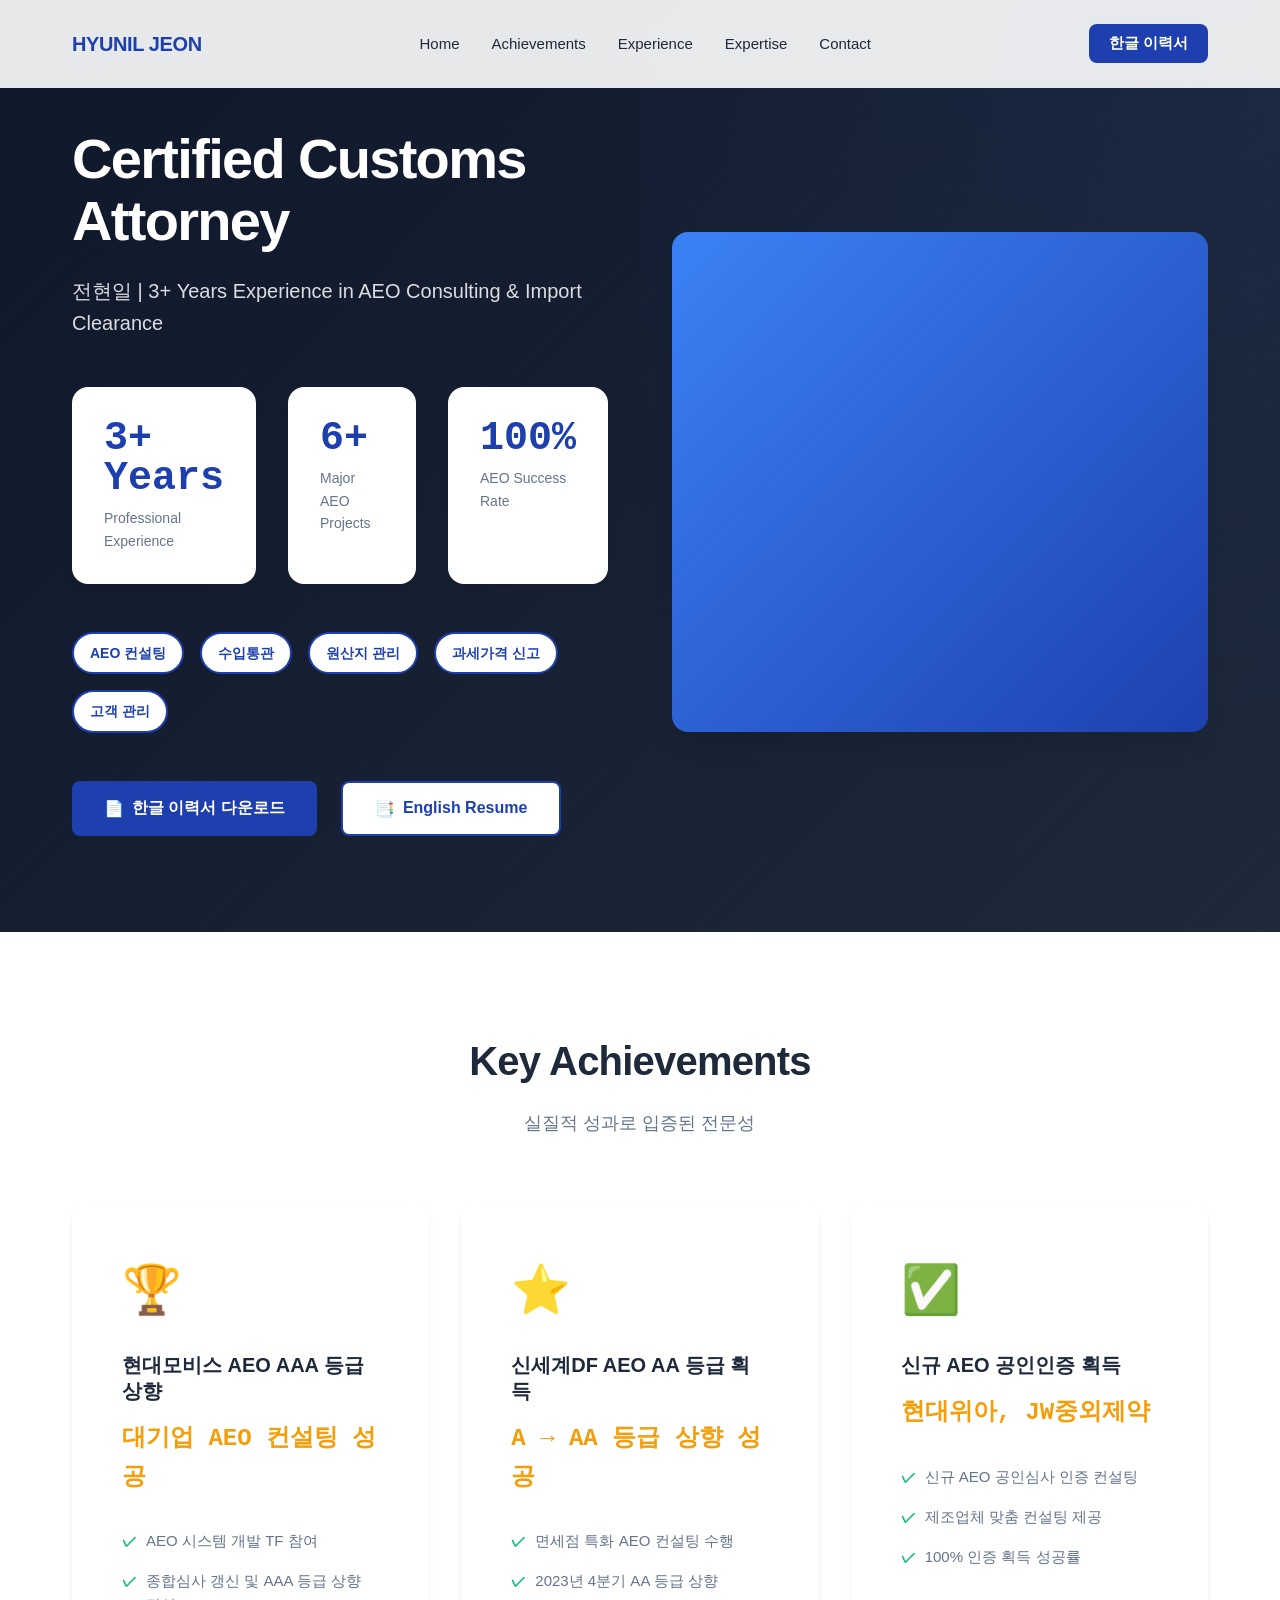
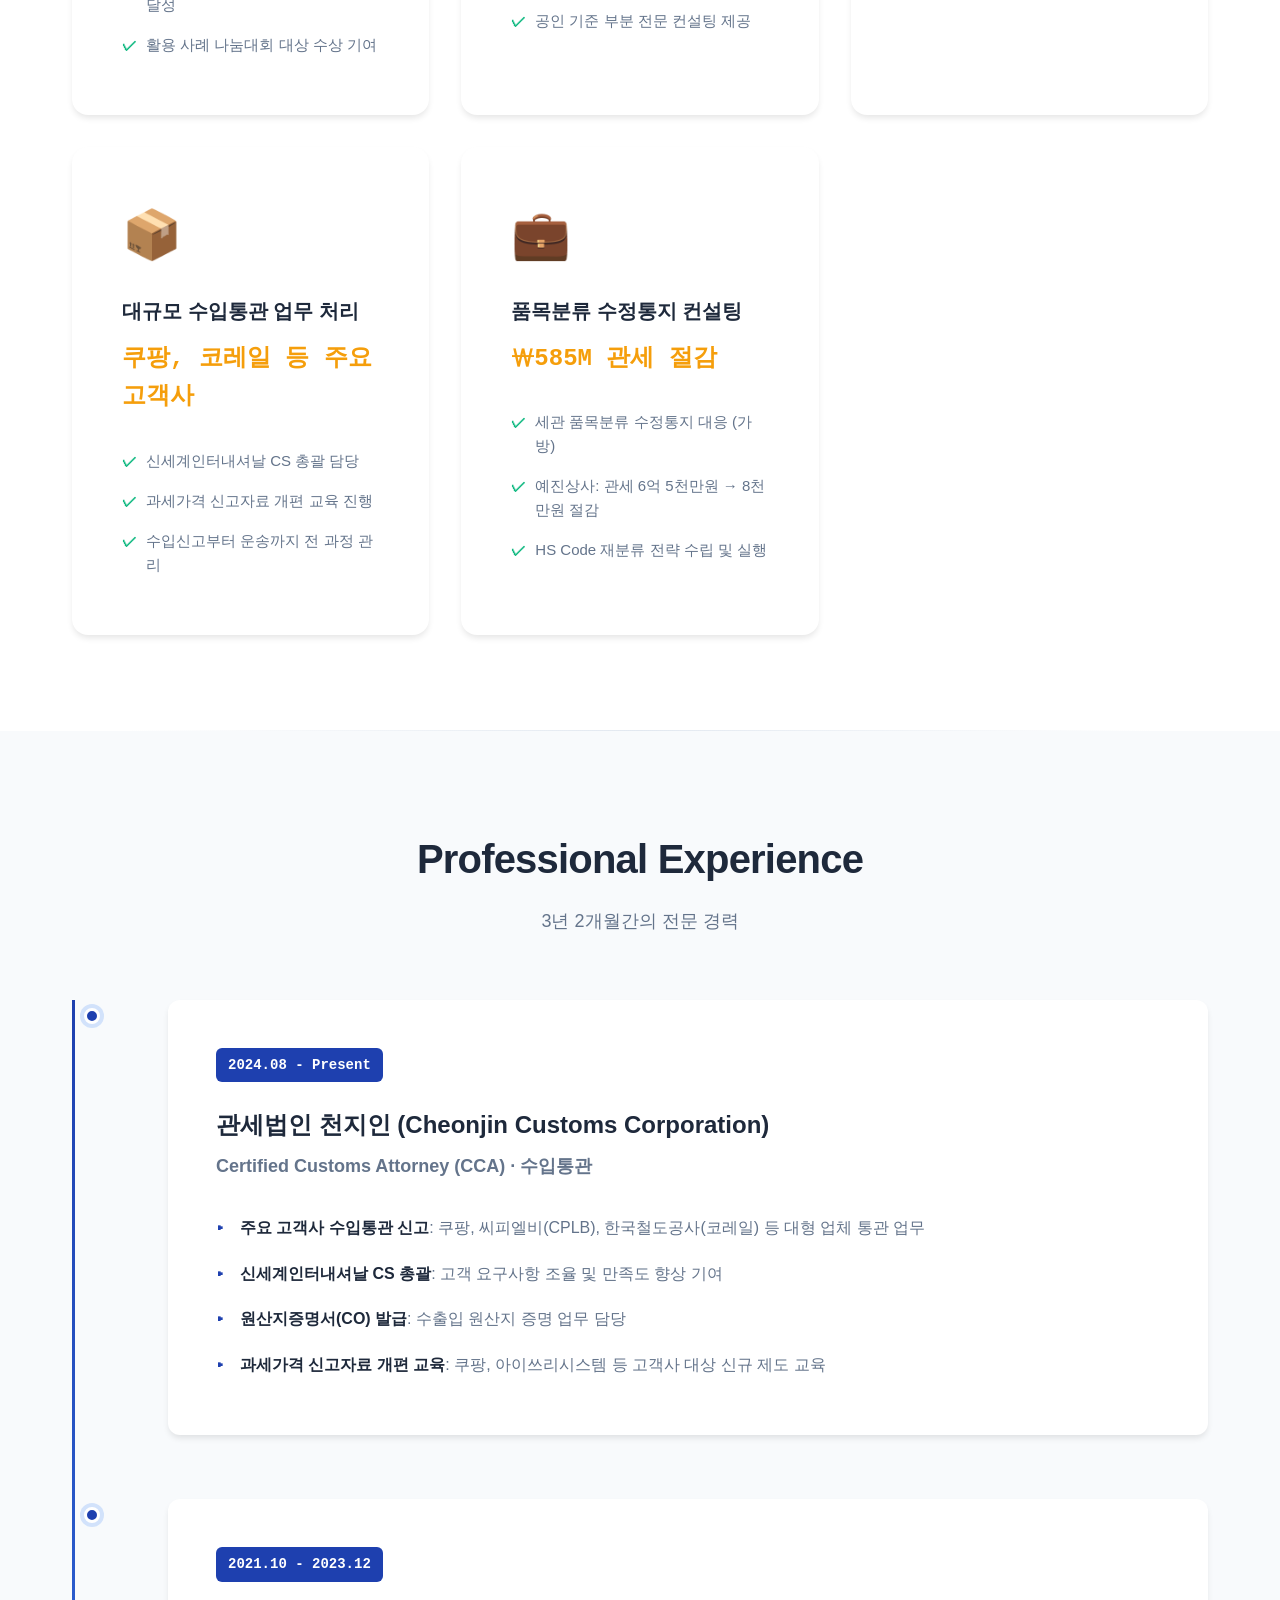
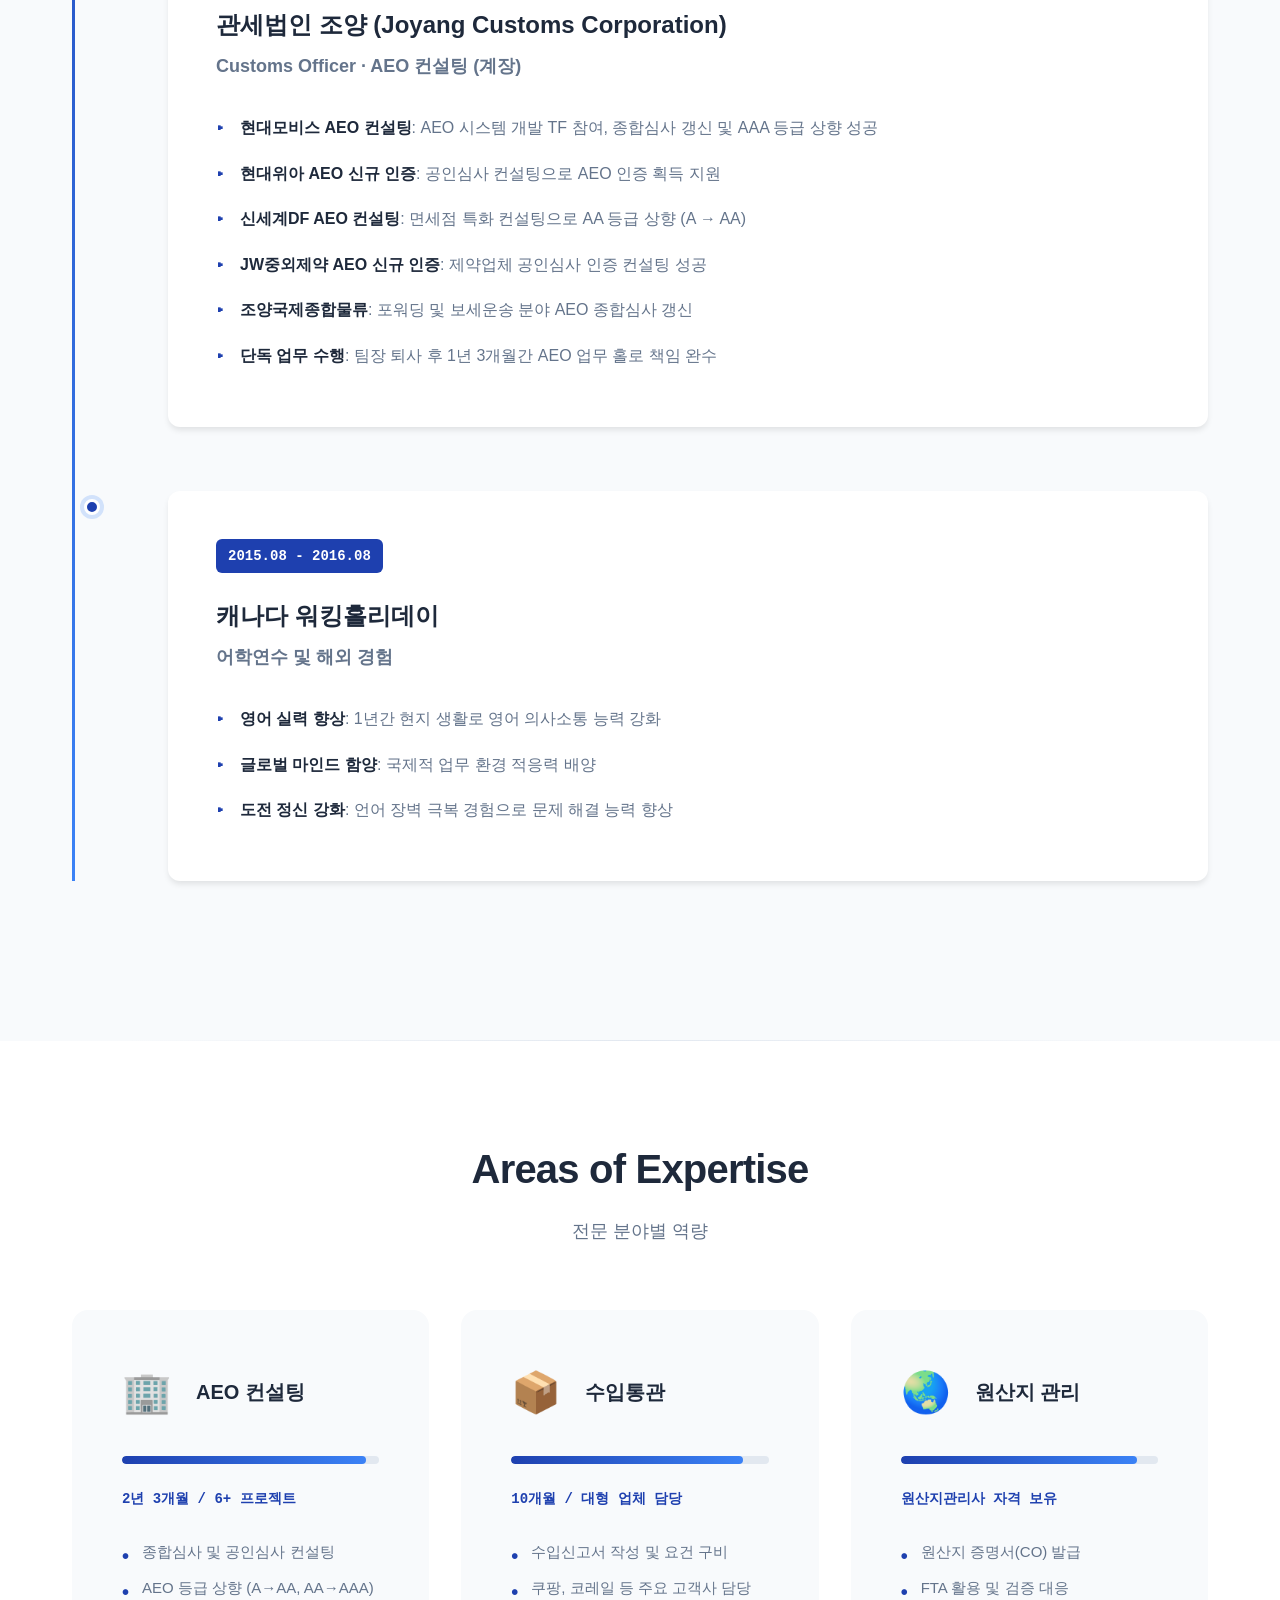
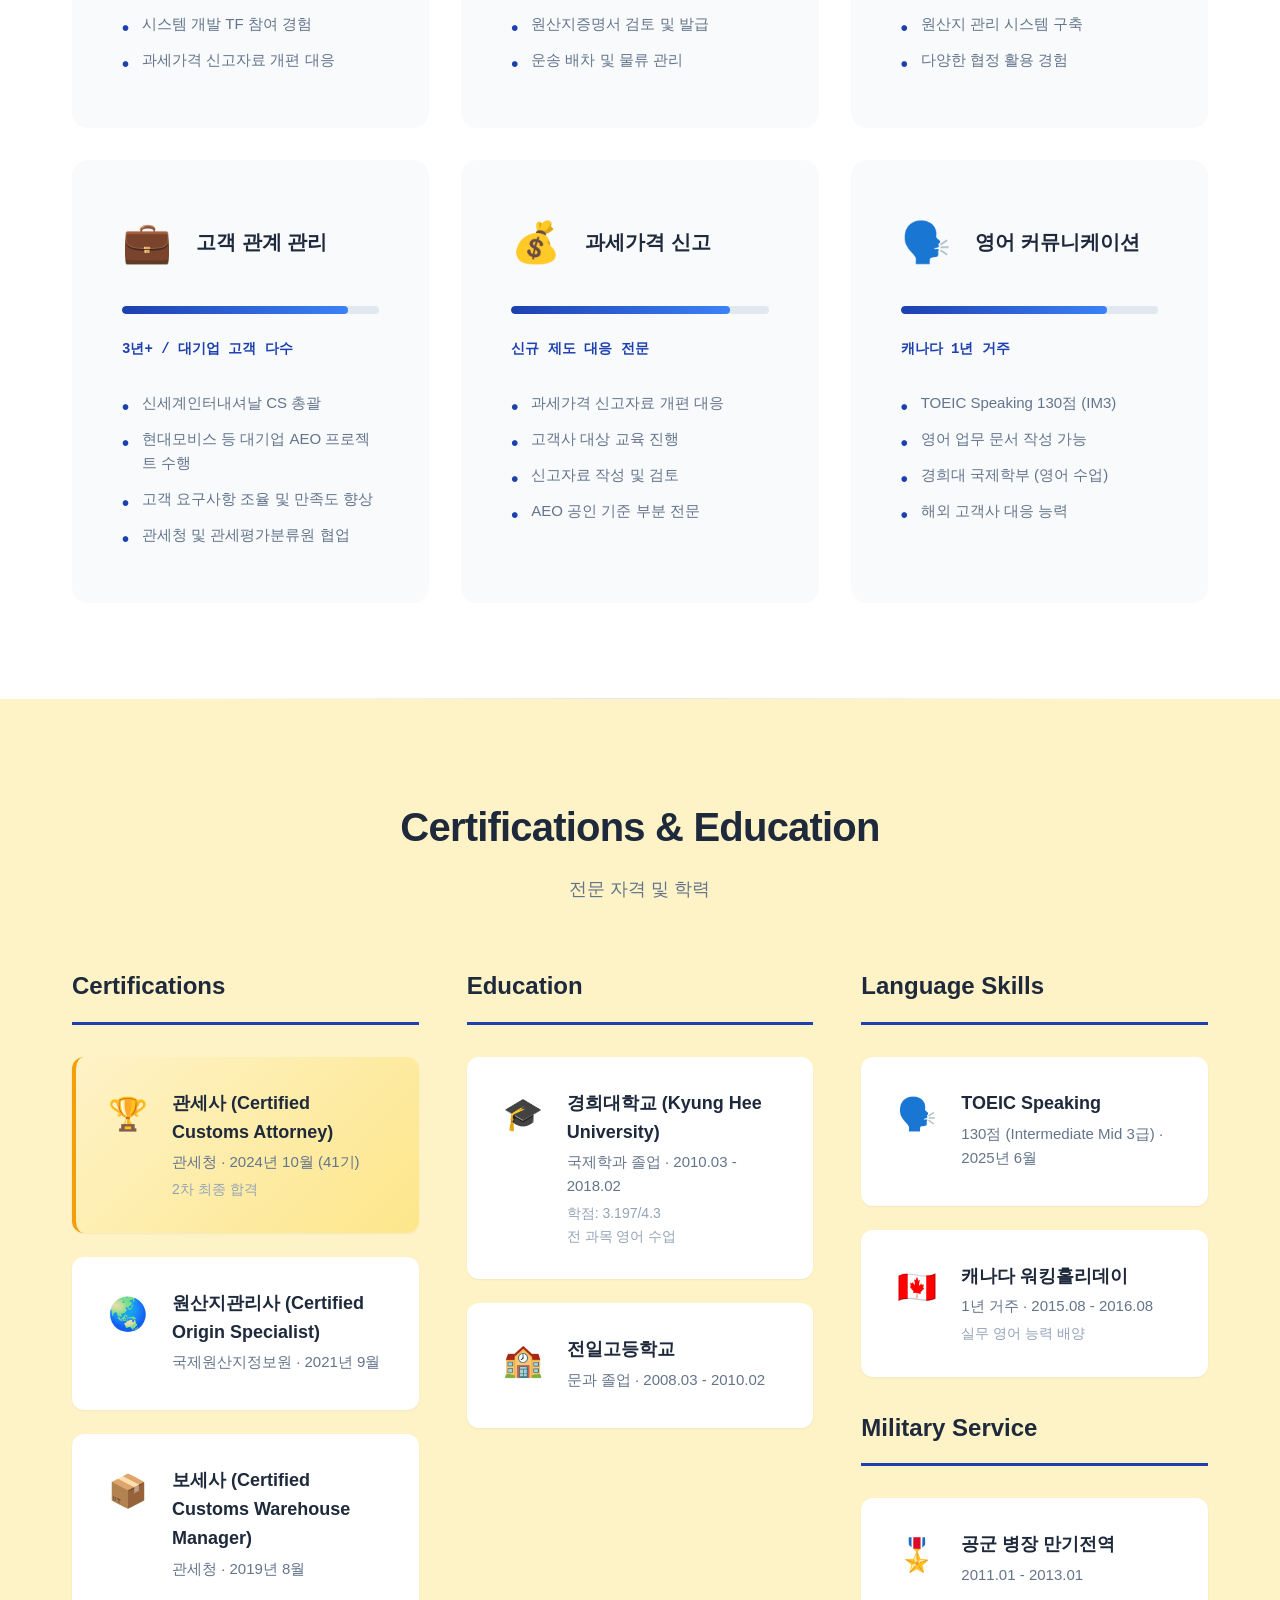
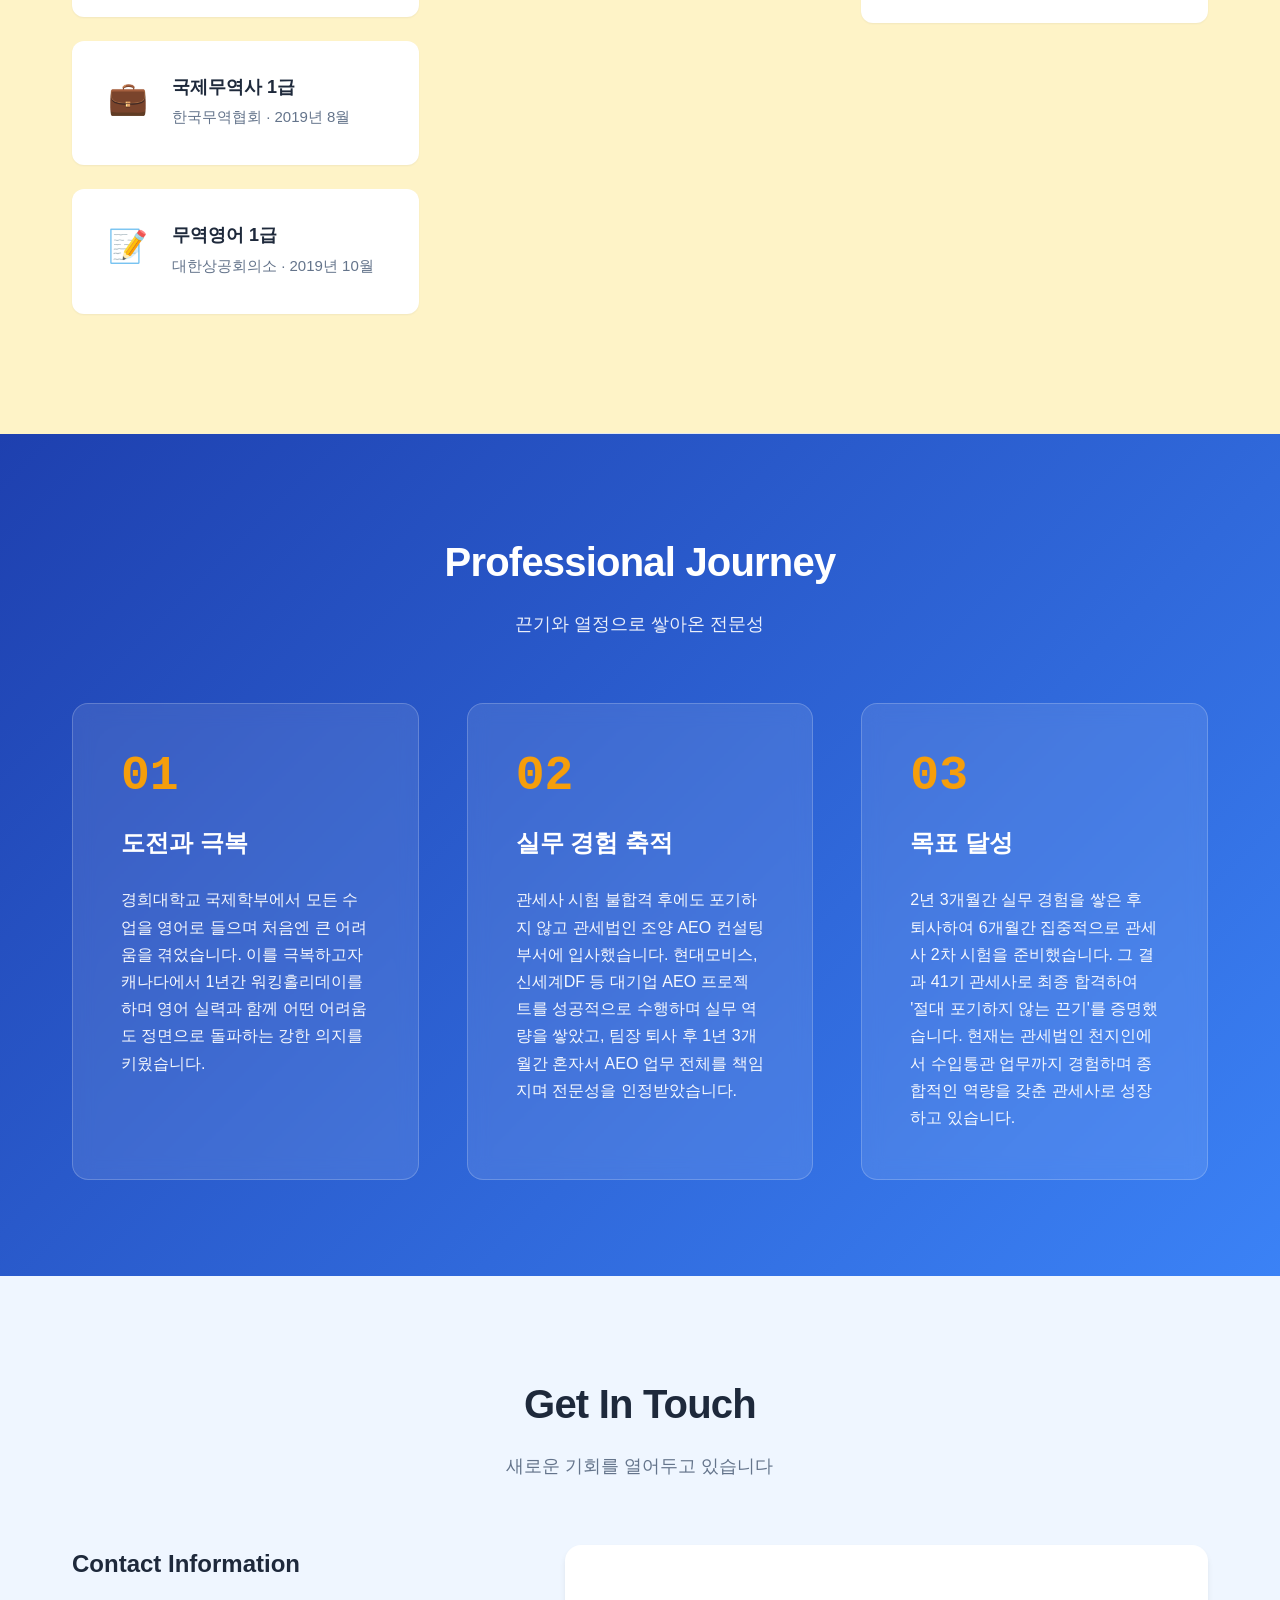
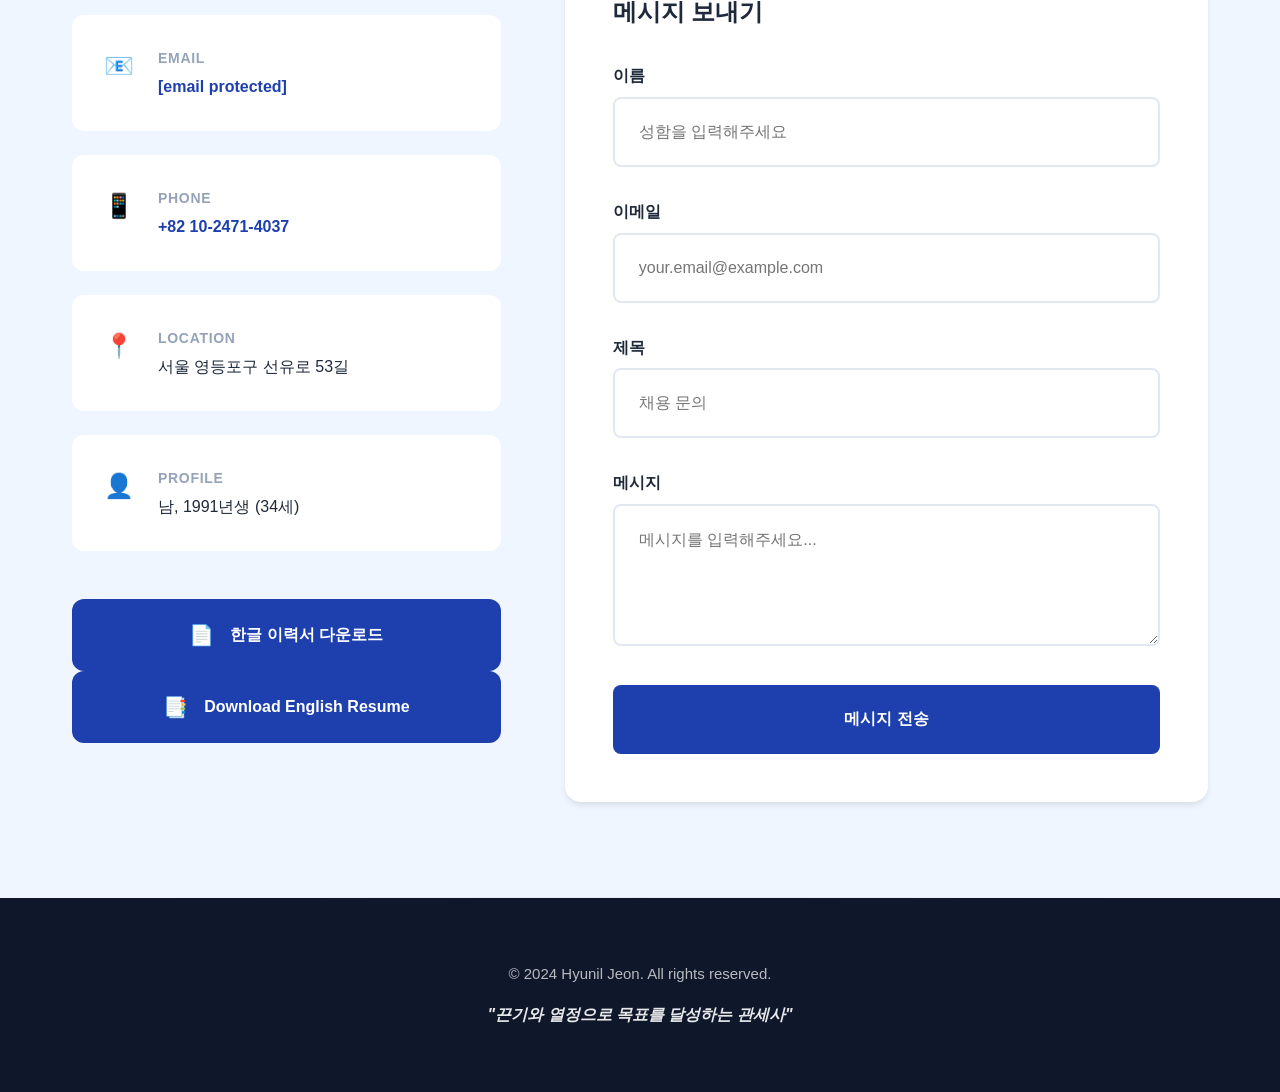
==== commit 465f2127: "Add files via upload" ====
--- a/index.html
+++ b/index.html
@@ -26,7 +26,7 @@
                 <li><a href="#expertise-section">Expertise</a></li>
                 <li><a href="#contact-section">Contact</a></li>
             </ul>
-            <button class="nav-cta">Download Resume</button>
+            <button class="nav-cta" data-resume="korean">한글 이력서</button>
         </div>
     </nav>
 
@@ -72,8 +72,12 @@
 
                 <!-- CTA 버튼 -->
                 <div class="hero-cta-group">
-                    <button class="btn-primary">Download Resume</button>
-                    <button class="btn-secondary">Contact Me</button>
+                    <button class="btn-primary" data-resume="korean">
+                        <span>📄</span> 한글 이력서 다운로드
+                    </button>
+                    <button class="btn-secondary" data-resume="english">
+                        <span>📑</span> English Resume
+                    </button>
                 </div>
             </div>
 
@@ -562,8 +566,8 @@
                             <span class="contact-icon">📧</span>
                             <div class="contact-details">
                                 <h4 class="contact-label">Email</h4>
-                                <a href="mailto:karint@naver.com" class="contact-link">
-                                    karint@naver.com
+                                <a href="/cdn-cgi/l/email-protection#610a0013080f15210f001704134f020e0c" class="contact-link">
+                                    <span class="__cf_email__" data-cfemail="4a212b3823243e0a242b3c2f3864292527">[email&#160;protected]</span>
                                 </a>
                             </div>
                         </div>
@@ -597,9 +601,13 @@
 
                     <!-- Resume Download -->
                     <div class="contact-cta">
-                        <button class="btn-download">
+                        <button class="btn-download" data-resume="korean">
                             <span class="btn-icon">📄</span>
-                            이력서 다운로드 (PDF)
+                            한글 이력서 다운로드
+                        </button>
+                        <button class="btn-download btn-download-english" data-resume="english">
+                            <span class="btn-icon">📑</span>
+                            Download English Resume
                         </button>
                     </div>
                 </div>
@@ -676,12 +684,4 @@
                 </p>
                 <p class="footer-tagline">
                     "끈기와 열정으로 목표를 달성하는 관세사"
-                </p>
-            </div>
-        </div>
-    </footer>
-
-    <!-- Scripts -->
-    <script src="script.js"></script>
-</body>
-</html>
+                
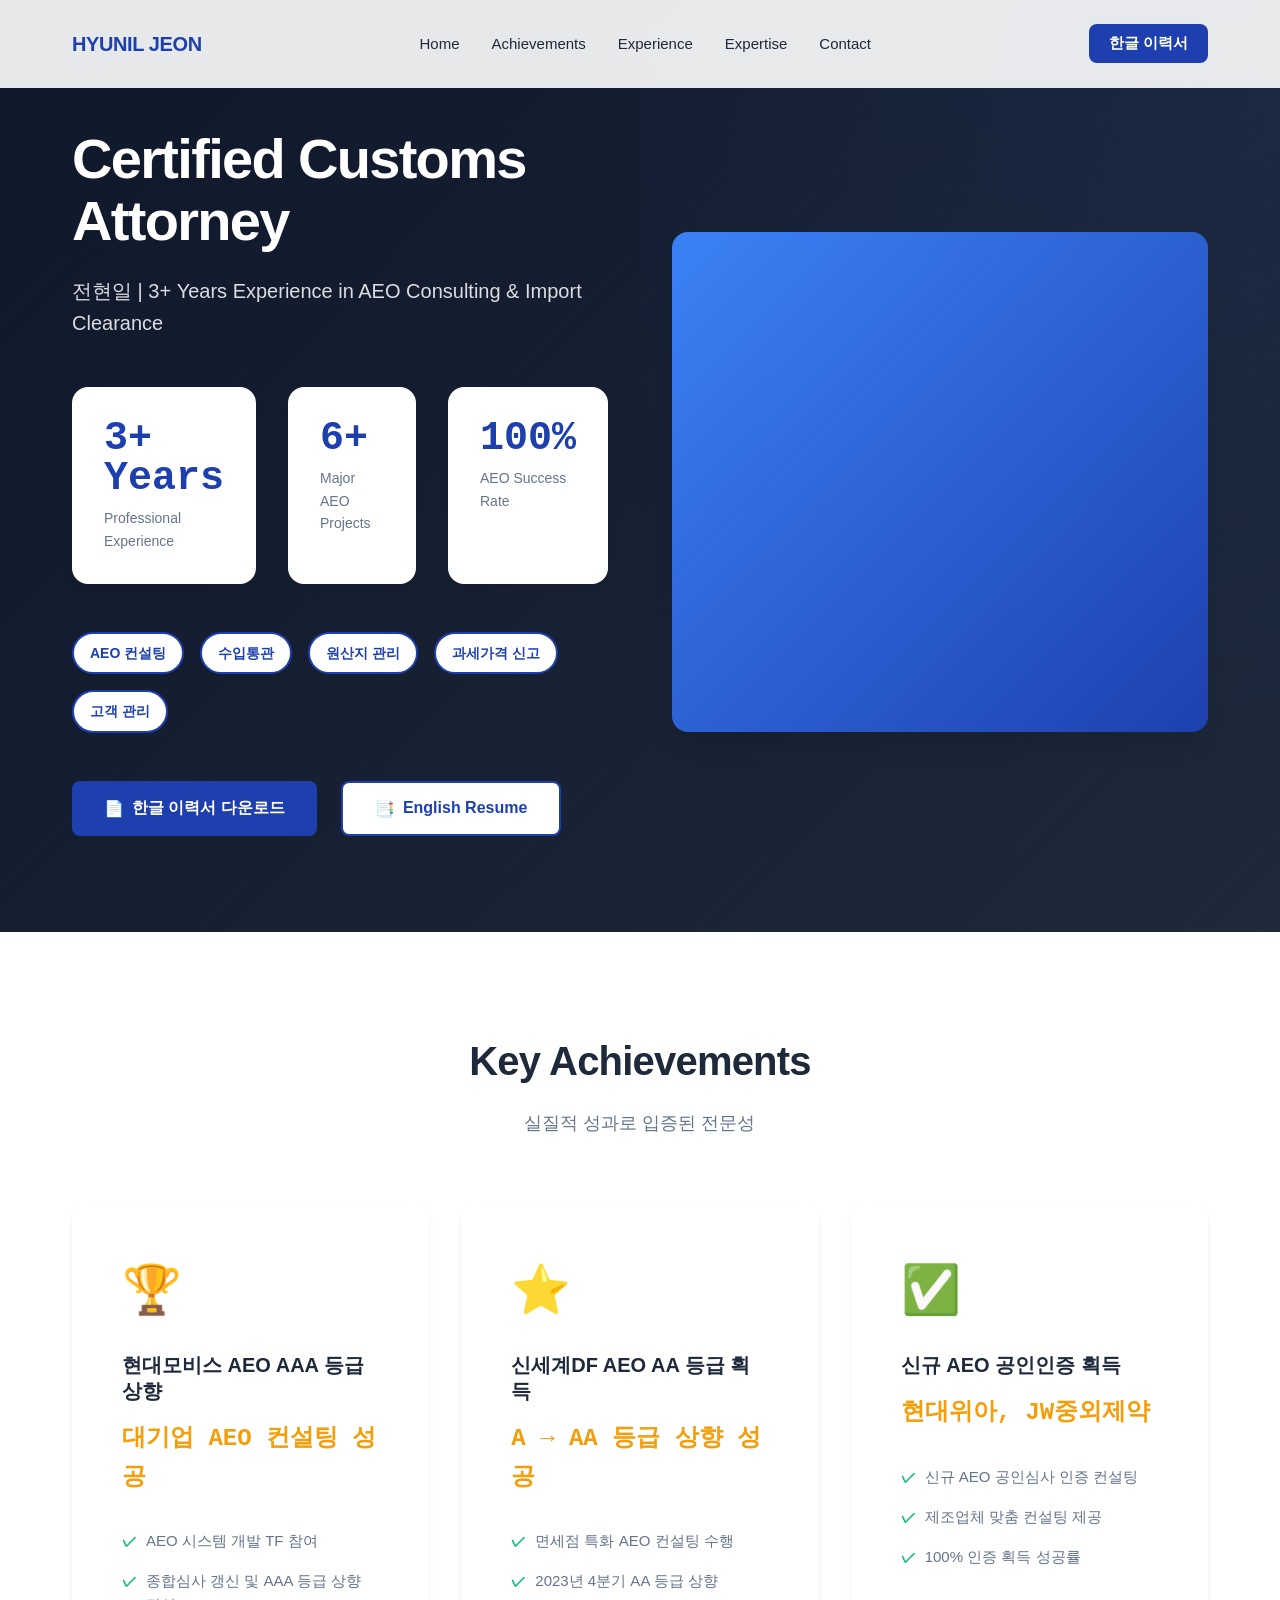
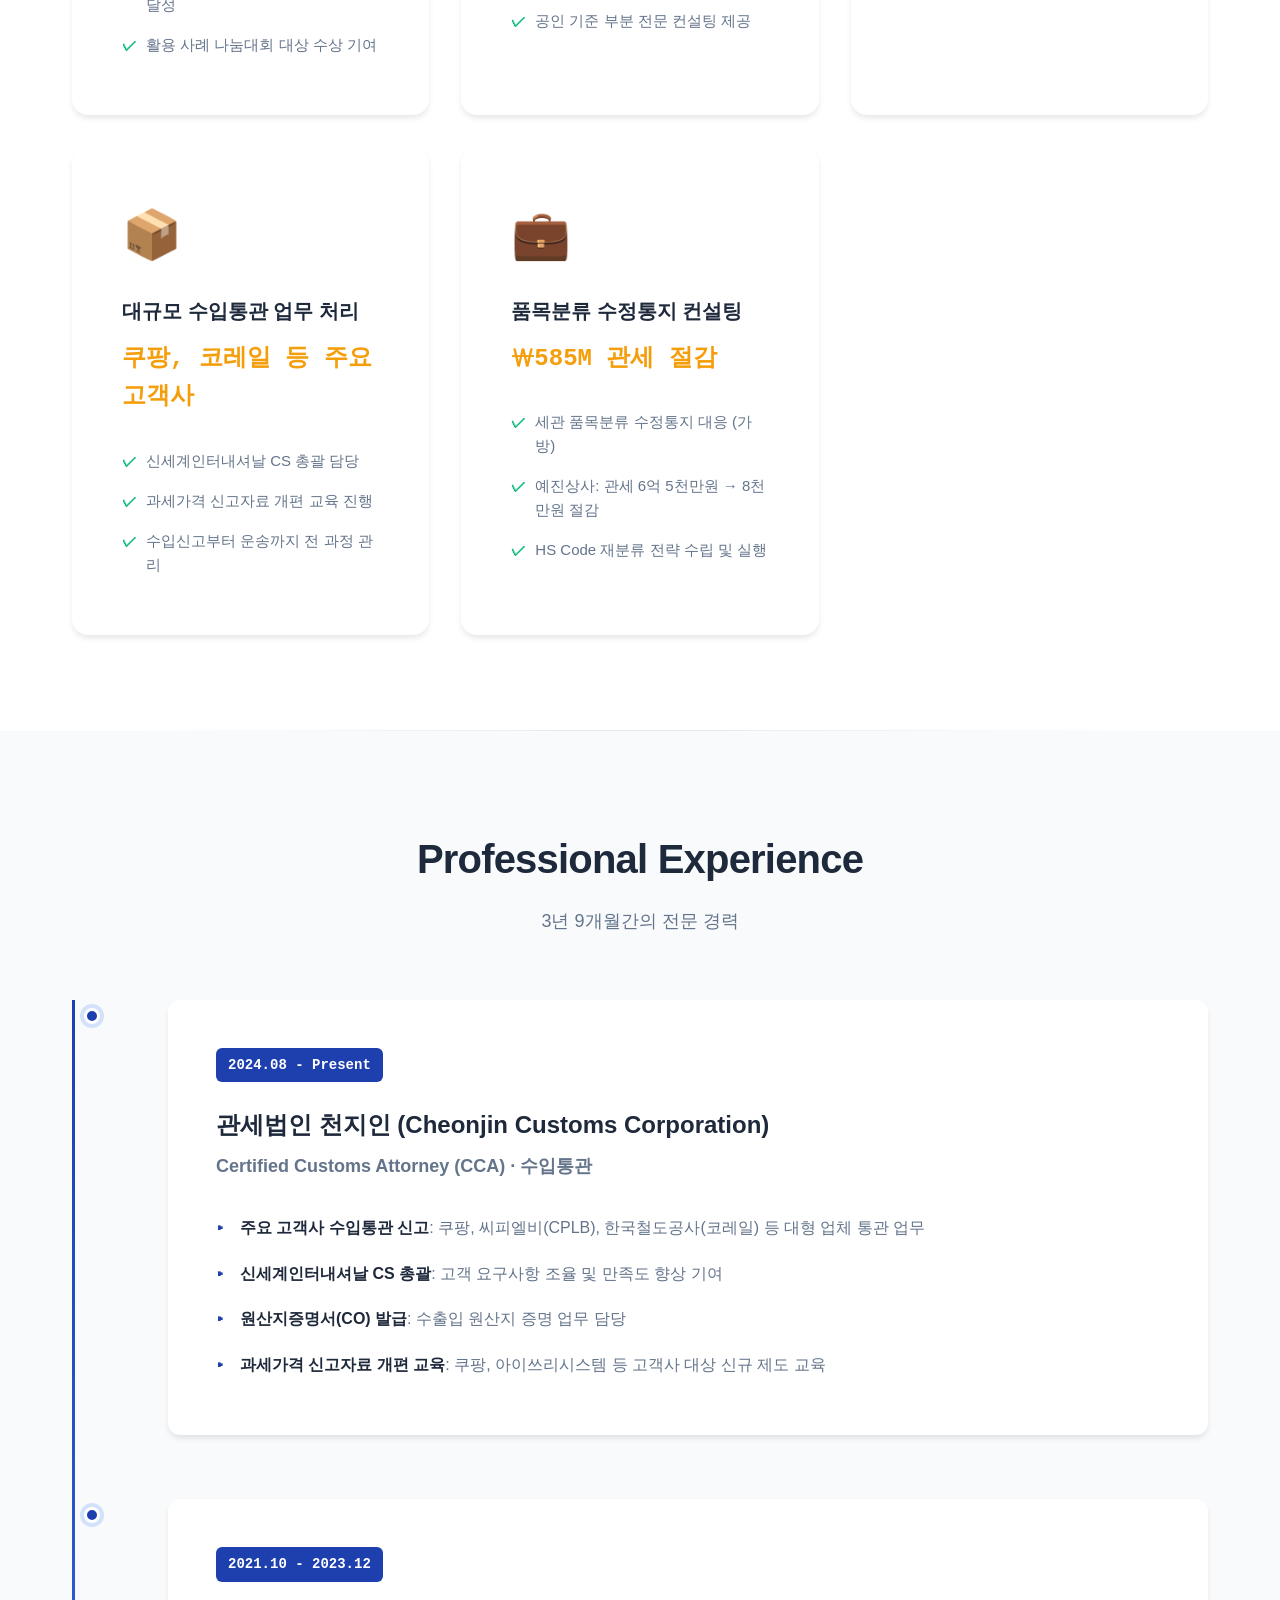
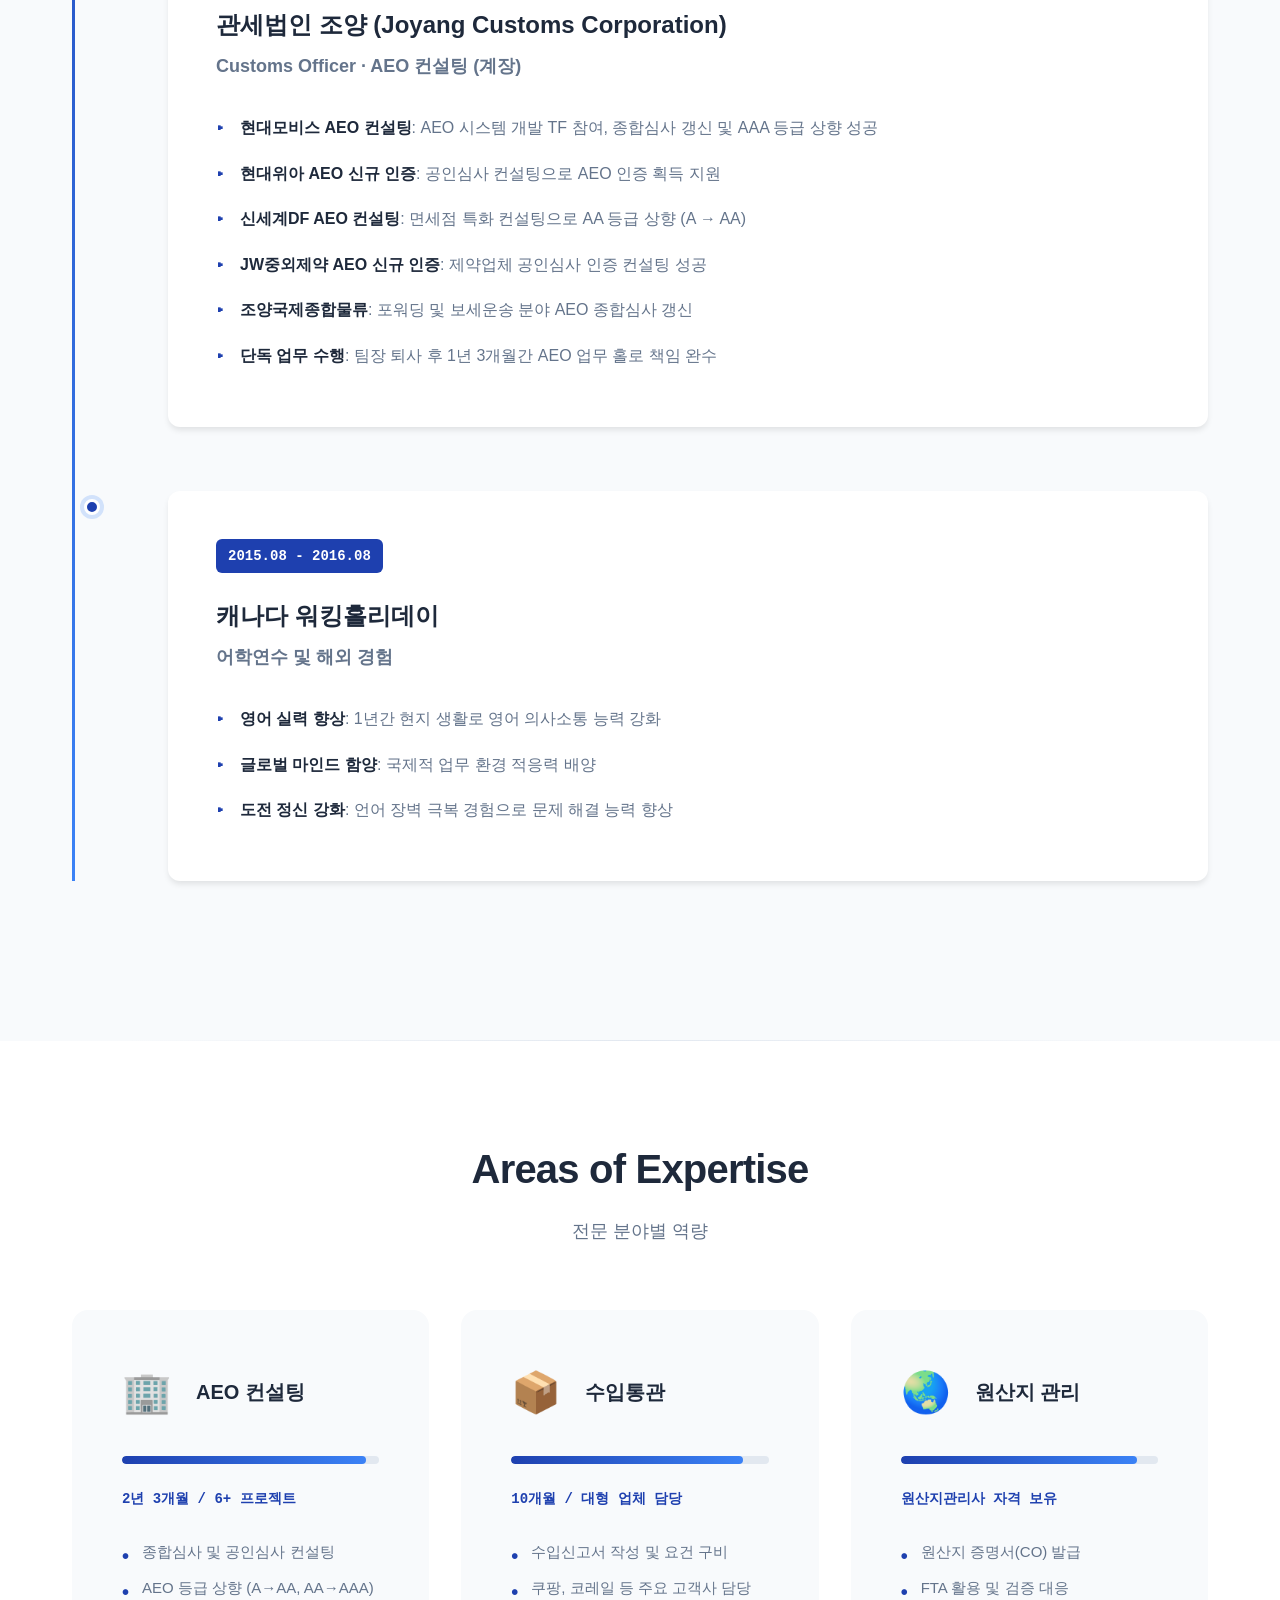
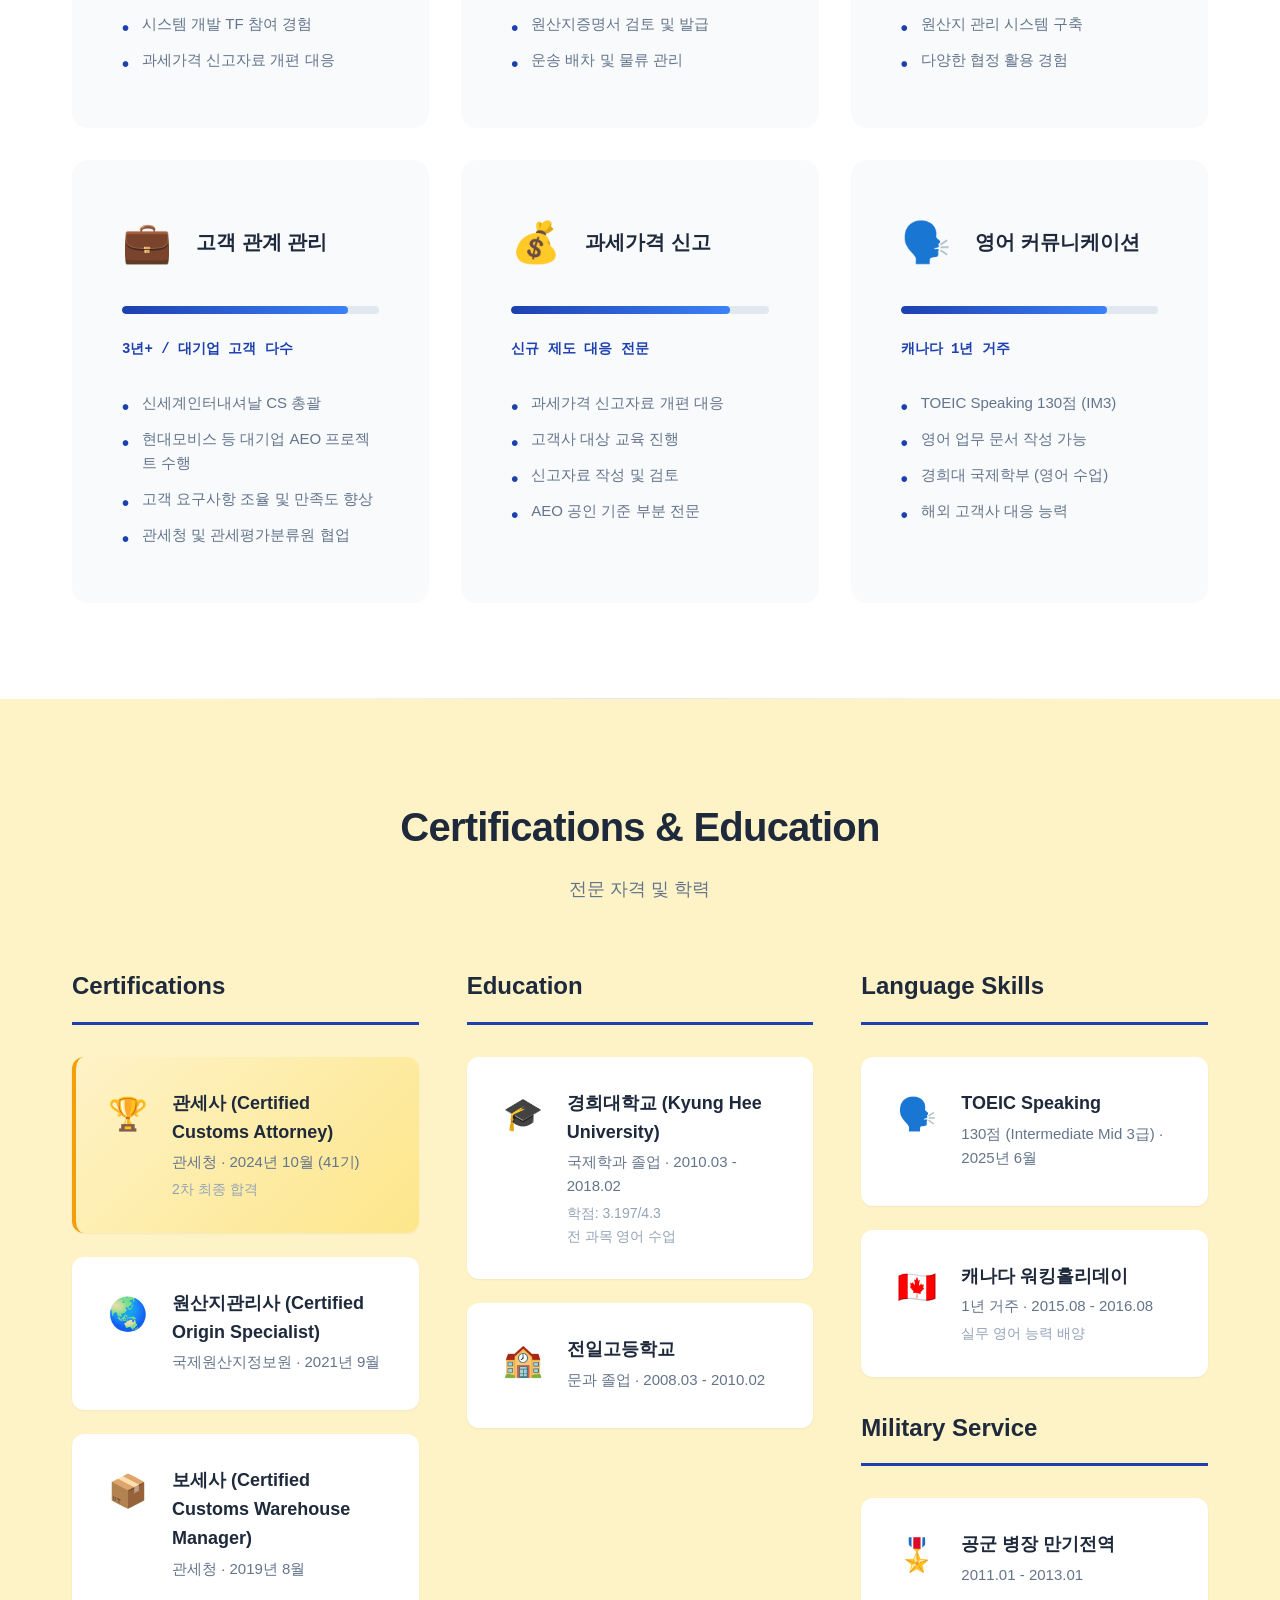
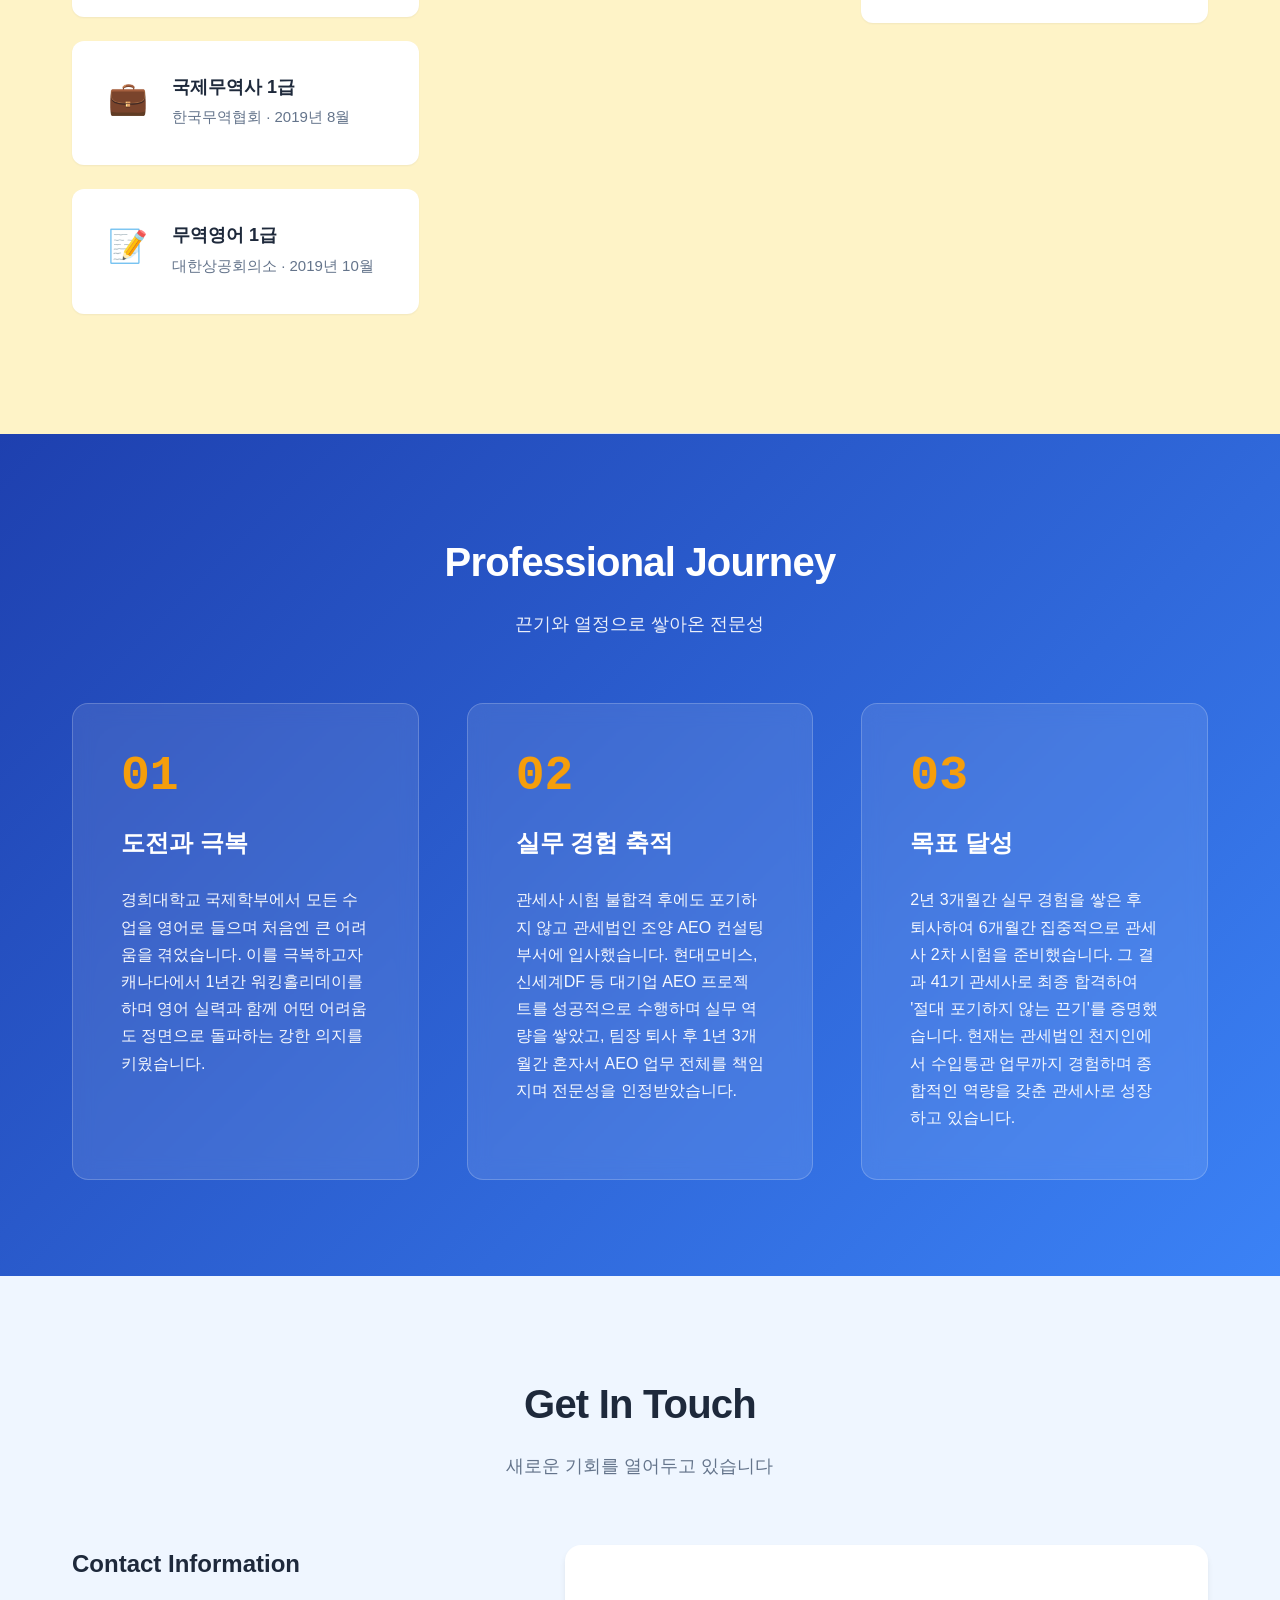
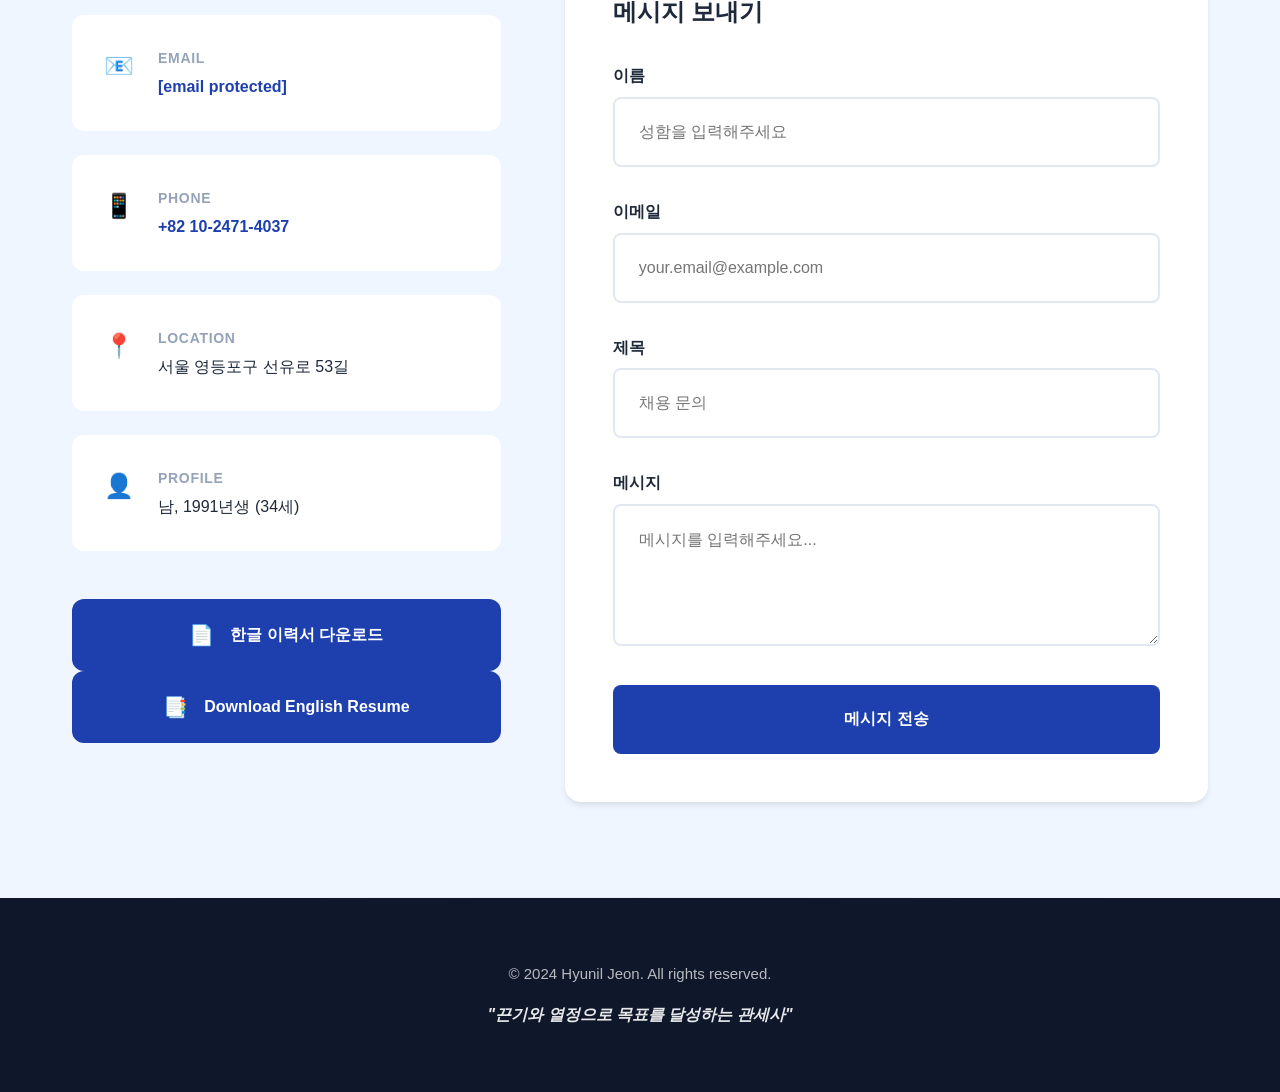
==== commit 8d5f6154: "Update index.html" ====
--- a/index.html
+++ b/index.html
@@ -187,7 +187,7 @@
         <div class="experience-container">
             <div class="section-header">
                 <h2 class="section-title">Professional Experience</h2>
-                <p class="section-subtitle">3년 2개월간의 전문 경력</p>
+                <p class="section-subtitle">3년 9개월간의 전문 경력</p>
             </div>
 
             <div class="timeline">
@@ -684,4 +684,4 @@
                 </p>
                 <p class="footer-tagline">
                     "끈기와 열정으로 목표를 달성하는 관세사"
-                +                
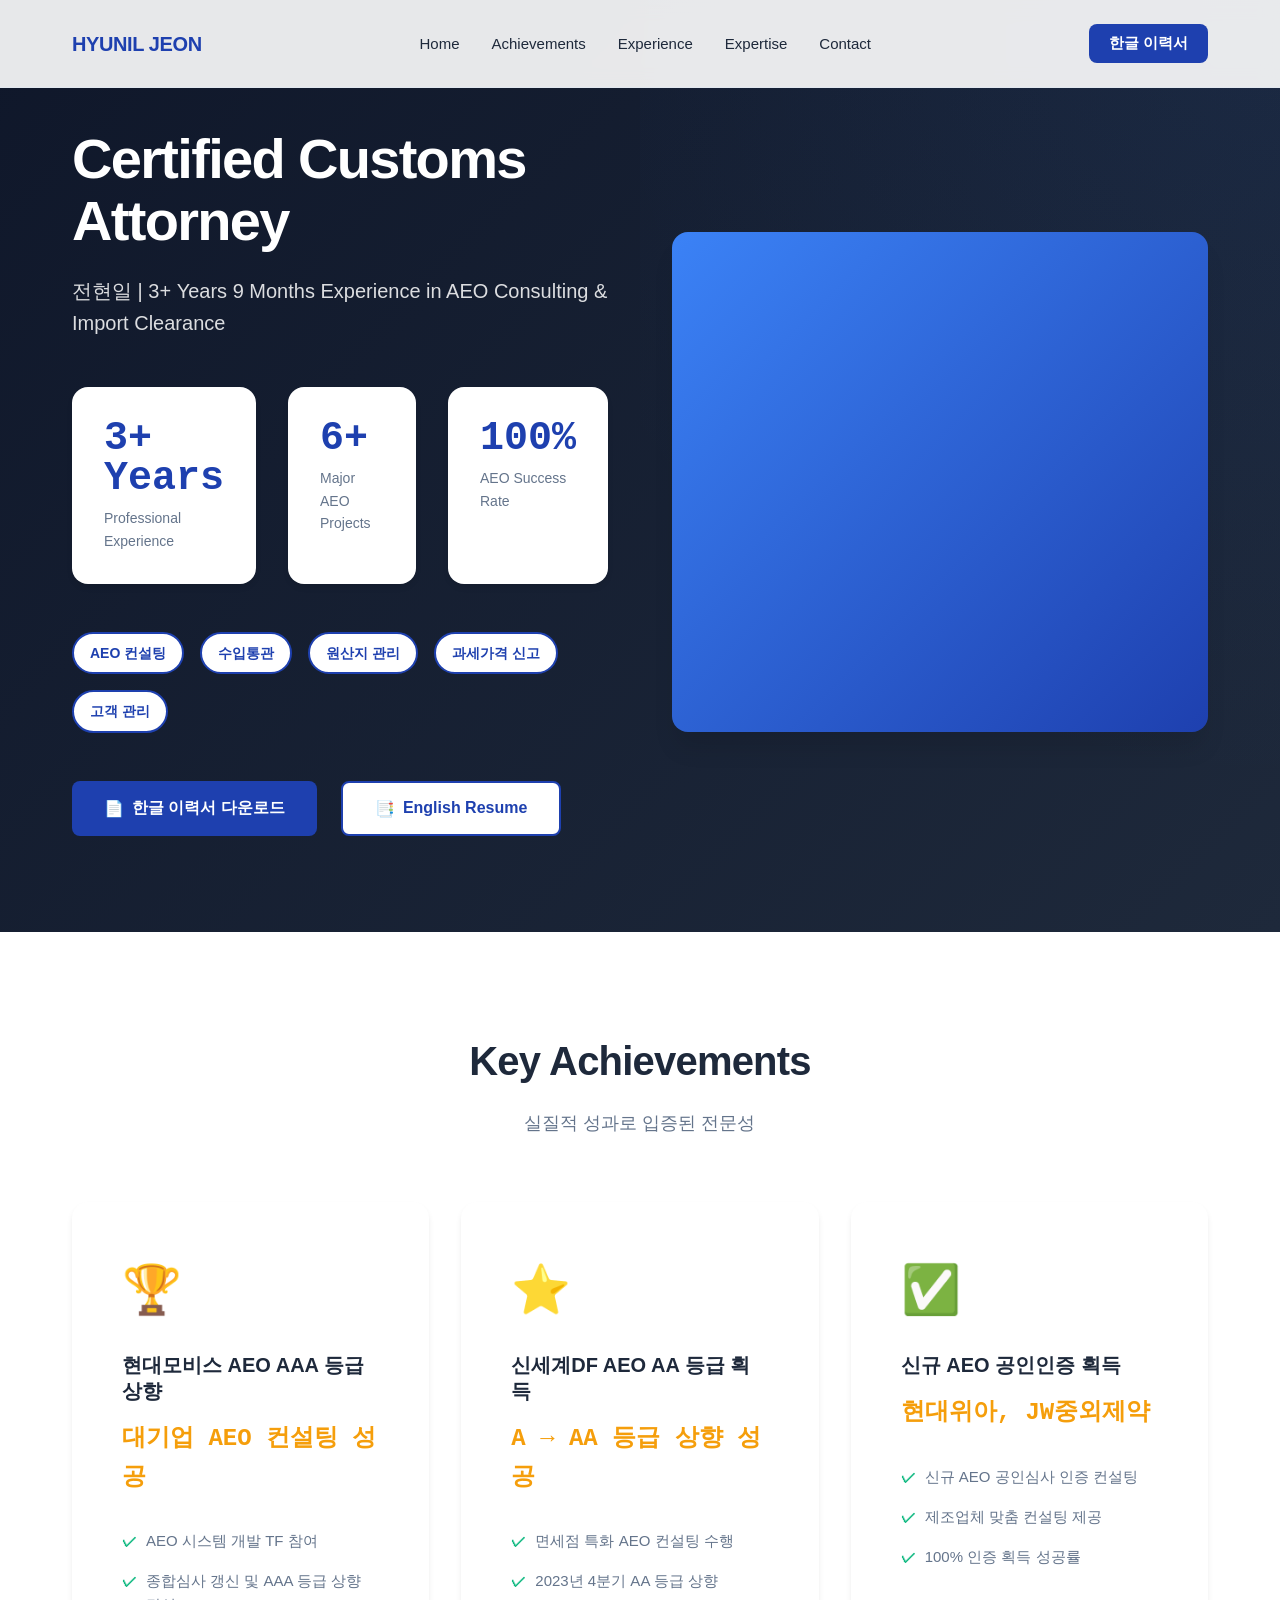
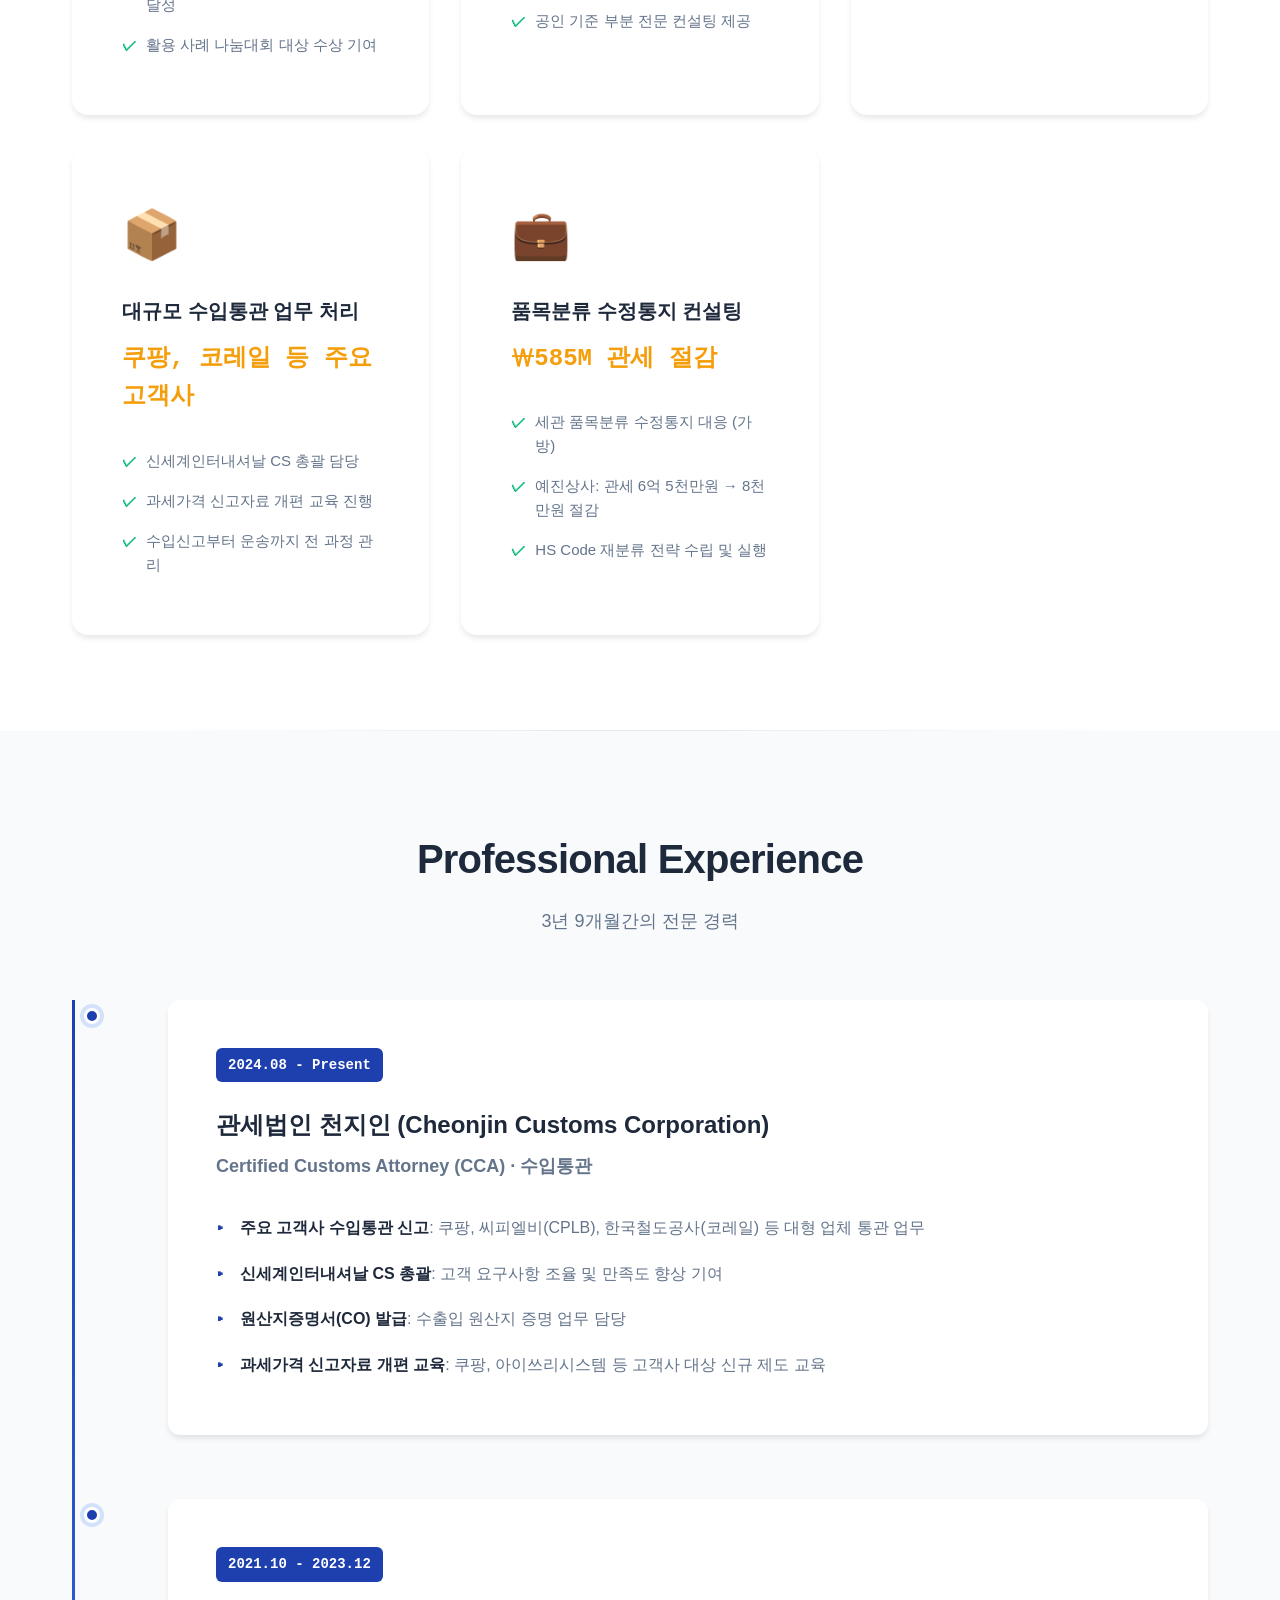
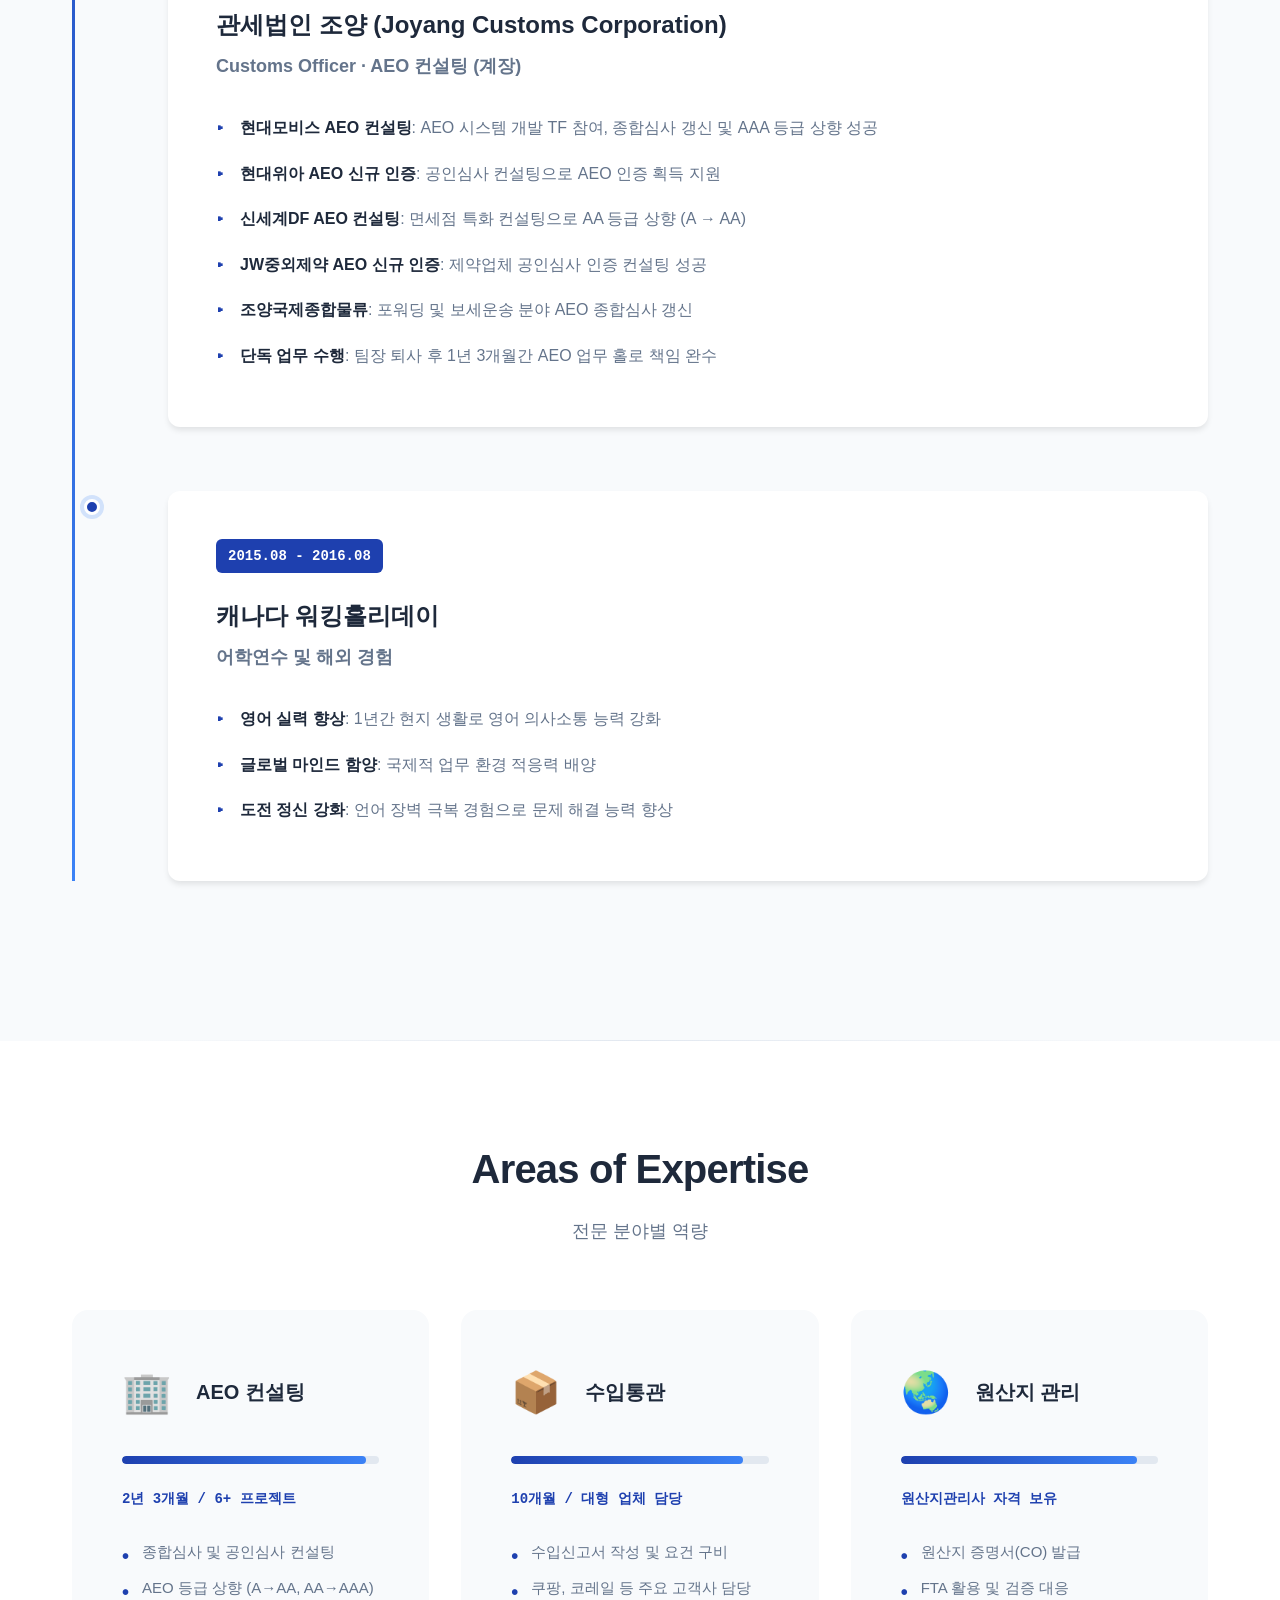
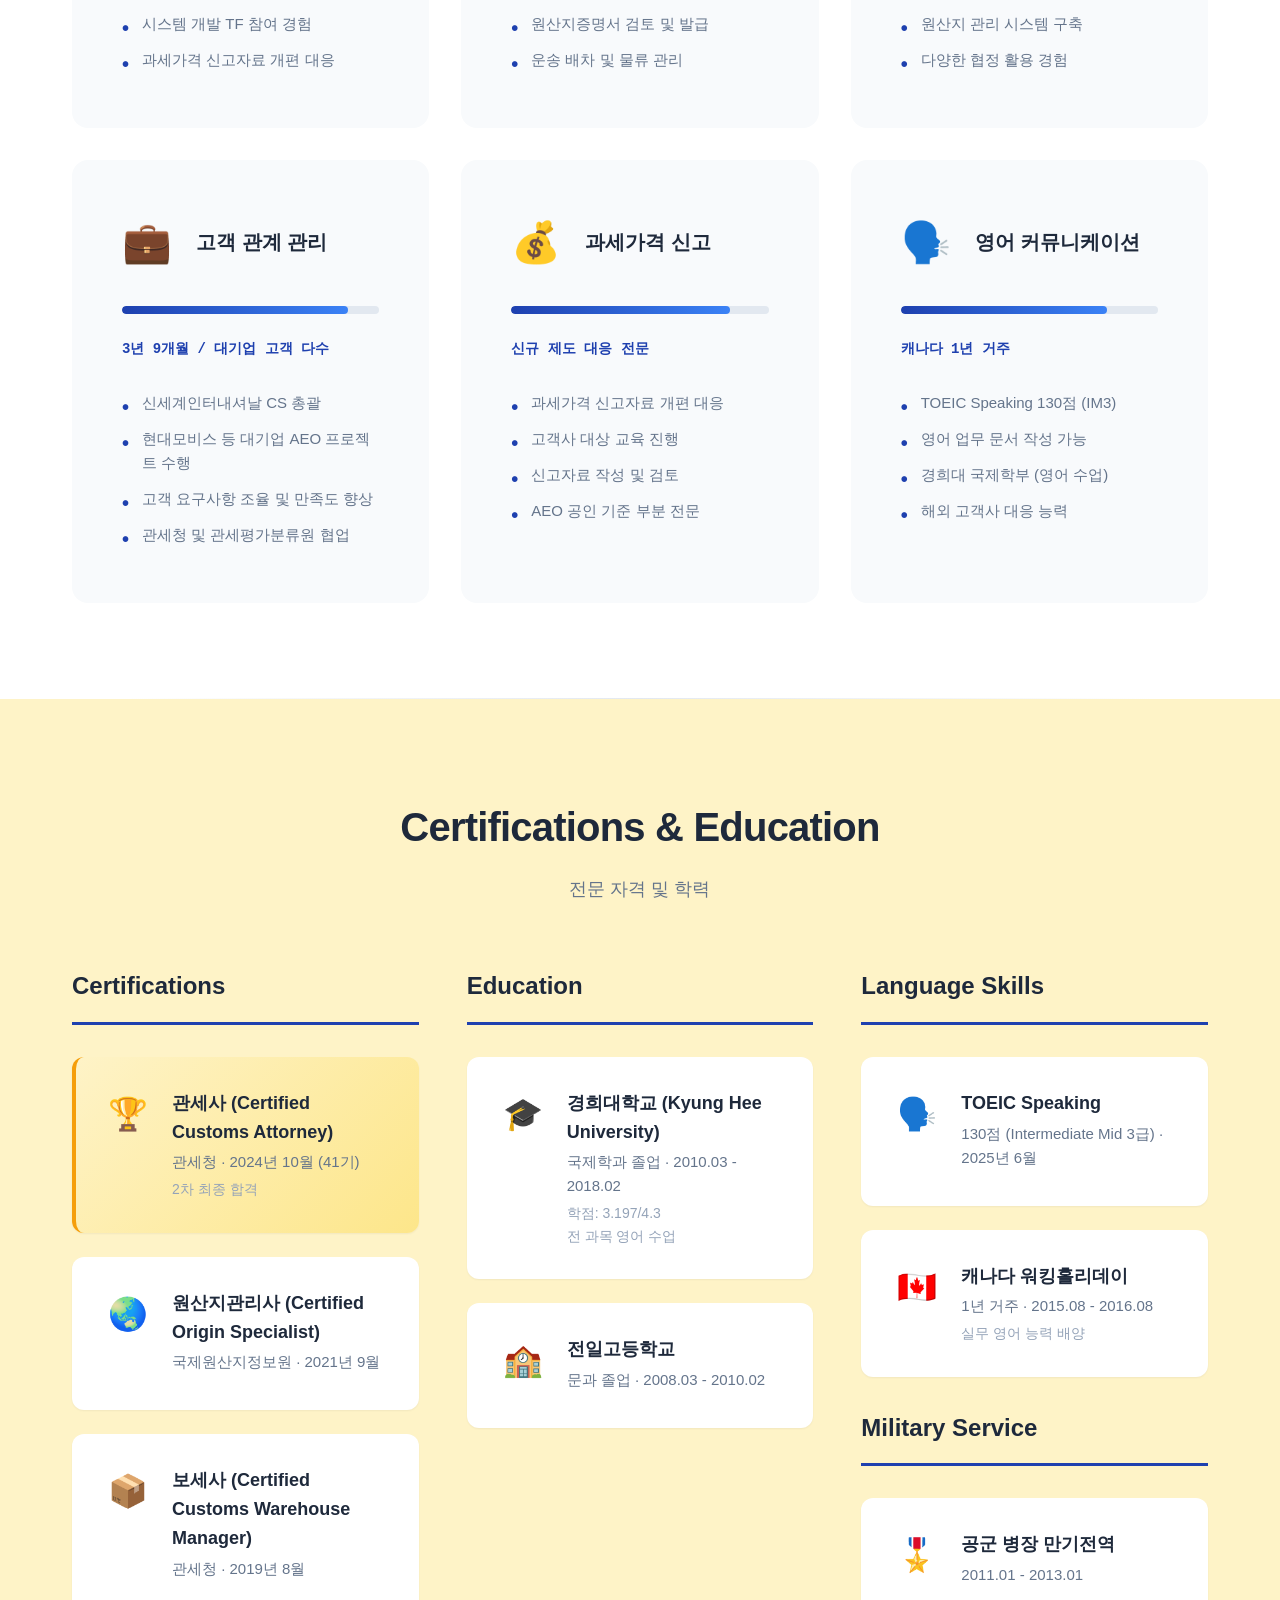
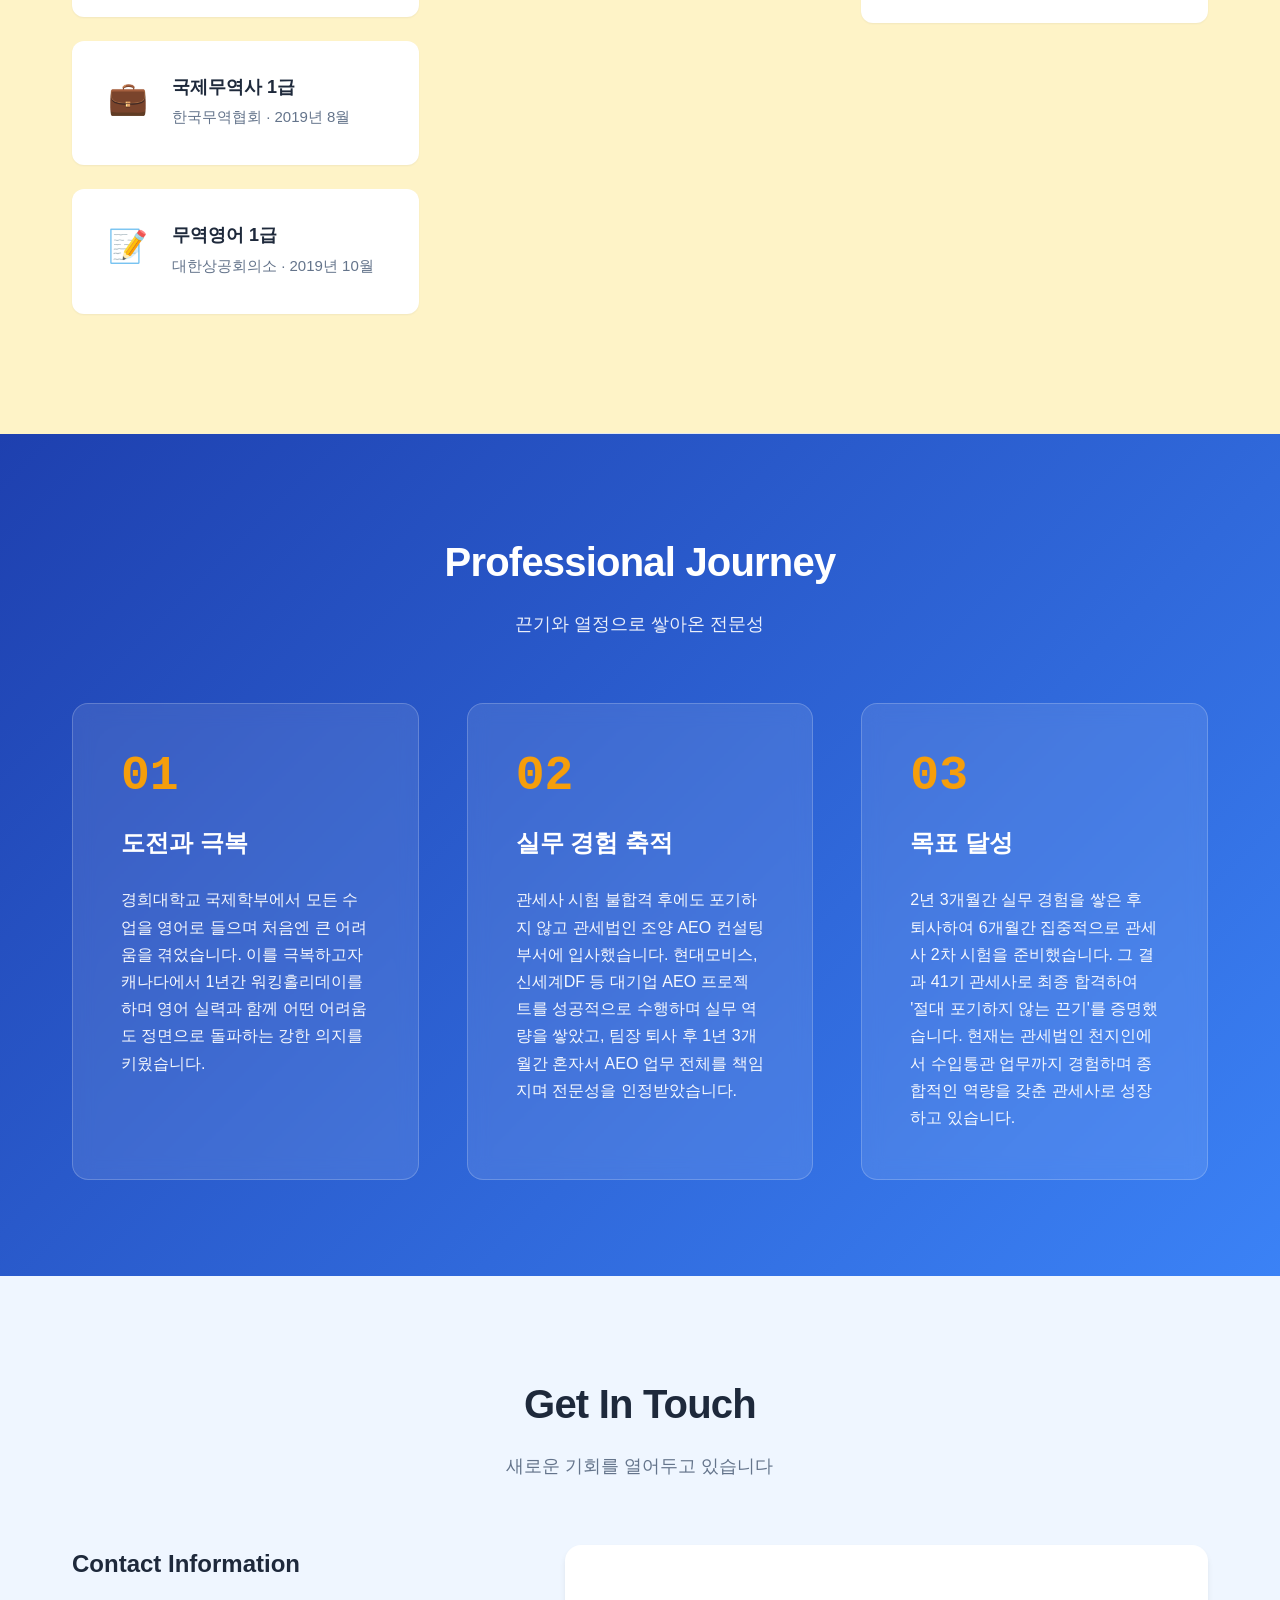
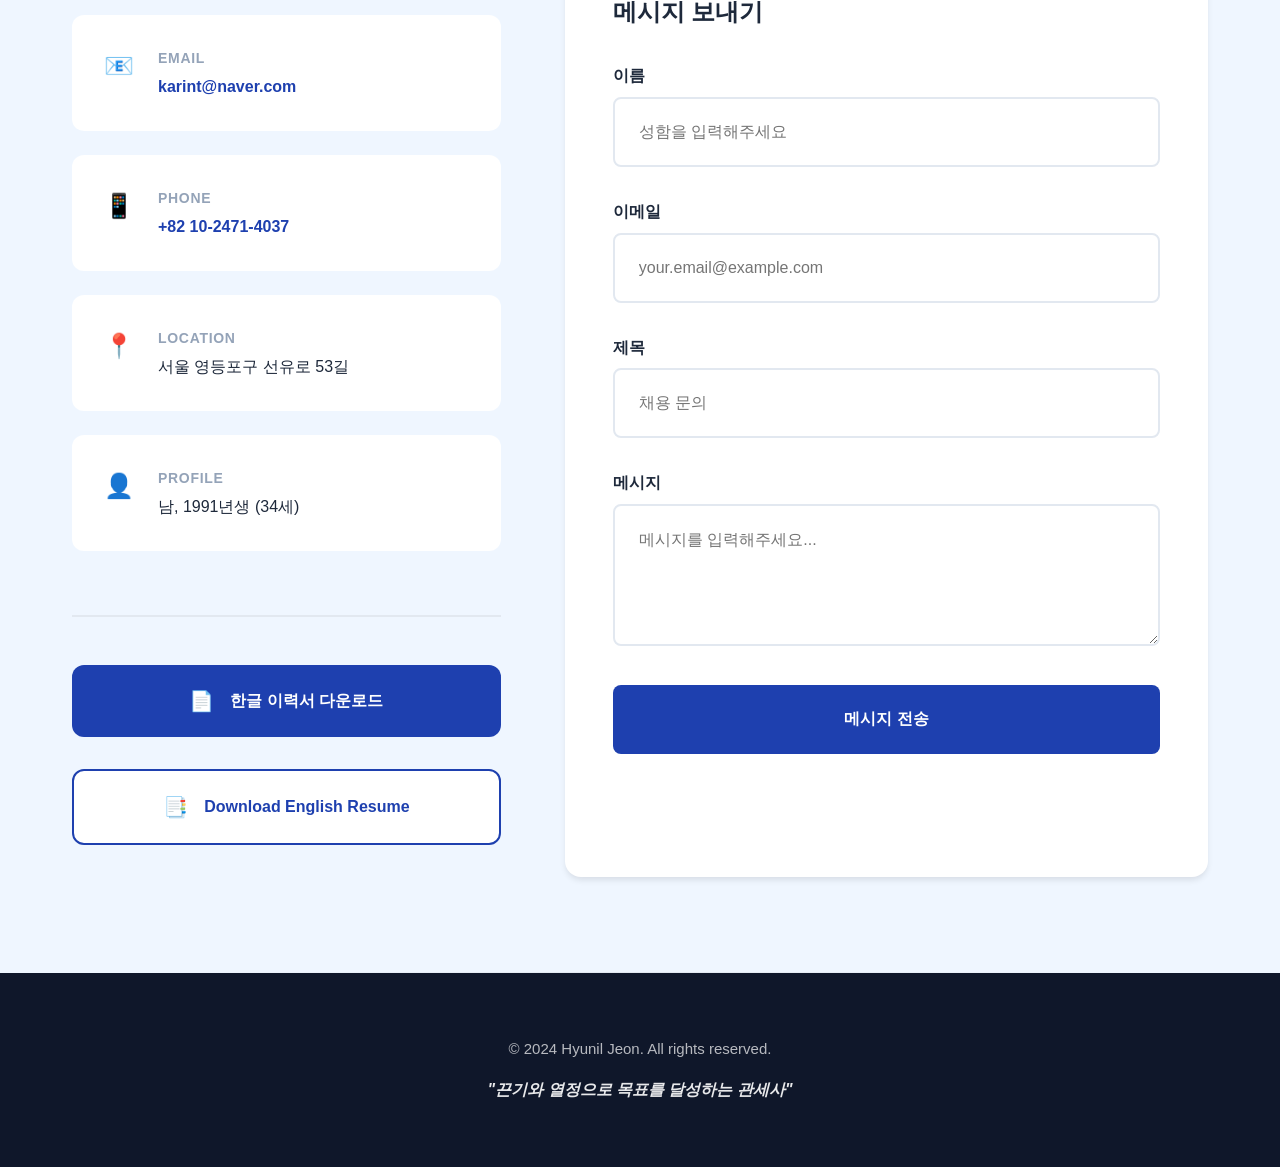
==== commit 7359168a: "Add files via upload" ====
--- a/index.html
+++ b/index.html
@@ -42,7 +42,7 @@
                 <!-- 메인 타이틀 -->
                 <div class="hero-title-group">
                     <h1 class="hero-title">Certified Customs Attorney</h1>
-                    <p class="hero-subtitle">전현일 | 3+ Years Experience in AEO Consulting & Import Clearance</p>
+                    <p class="hero-subtitle">전현일 | 3+ Years 9 Months Experience in AEO Consulting & Import Clearance</p>
                 </div>
 
                 <!-- 핵심 수치 3개 (Big Numbers) -->
@@ -327,7 +327,7 @@
                         <div class="expertise-bar" data-level="88"></div>
                     </div>
                     <div class="expertise-details">
-                        <p class="expertise-experience">3년+ / 대기업 고객 다수</p>
+                        <p class="expertise-experience">3년 9개월 / 대기업 고객 다수</p>
                         <ul class="expertise-skills">
                             <li>신세계인터내셔날 CS 총괄</li>
                             <li>현대모비스 등 대기업 AEO 프로젝트 수행</li>
@@ -566,8 +566,8 @@
                             <span class="contact-icon">📧</span>
                             <div class="contact-details">
                                 <h4 class="contact-label">Email</h4>
-                                <a href="/cdn-cgi/l/email-protection#610a0013080f15210f001704134f020e0c" class="contact-link">
-                                    <span class="__cf_email__" data-cfemail="4a212b3823243e0a242b3c2f3864292527">[email&#160;protected]</span>
+                                <a href="mailto:karint@naver.com" class="contact-link">
+                                    karint@naver.com
                                 </a>
                             </div>
                         </div>
@@ -684,4 +684,4 @@
                 </p>
                 <p class="footer-tagline">
                     "끈기와 열정으로 목표를 달성하는 관세사"
-                
+                
--- a/styles.css
+++ b/styles.css
@@ -880,6 +880,12 @@
     font-weight: 500;
 }
 
+.contact-cta {
+    margin-top: var(--spacing-2xl);
+    padding-top: var(--spacing-xl);
+    border-top: 2px solid var(--color-border);
+}
+
 .btn-download {
     width: 100%;
     padding: var(--spacing-md);
@@ -895,12 +901,24 @@
     justify-content: center;
     gap: var(--spacing-sm);
     transition: all var(--transition-base);
+    margin-bottom: var(--spacing-lg);
 }
 
 .btn-download:hover {
     background: var(--color-primary-dark);
     transform: translateY(-2px);
     box-shadow: var(--shadow-lg);
+}
+
+.btn-download-english {
+    background: white;
+    color: var(--color-primary);
+    border: 2px solid var(--color-primary);
+}
+
+.btn-download-english:hover {
+    background: var(--color-primary);
+    color: white;
 }
 
 .btn-icon {
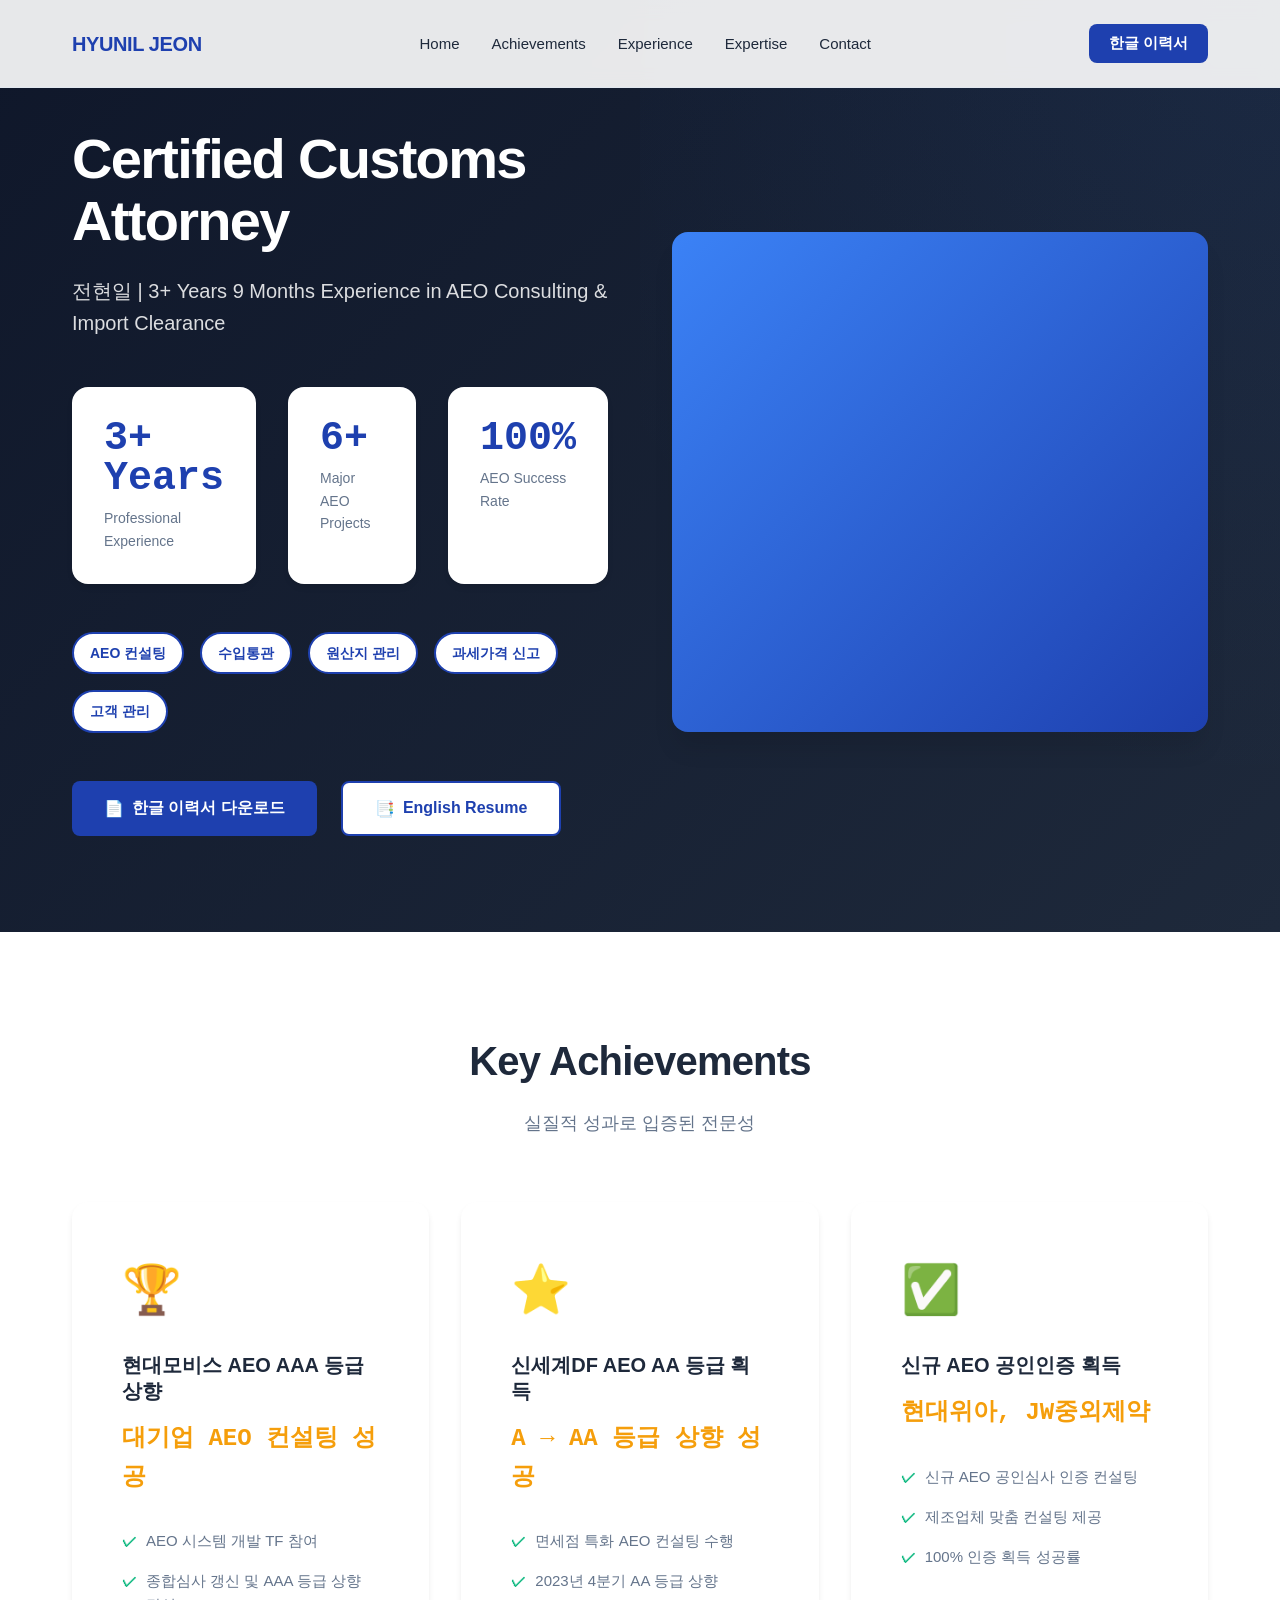
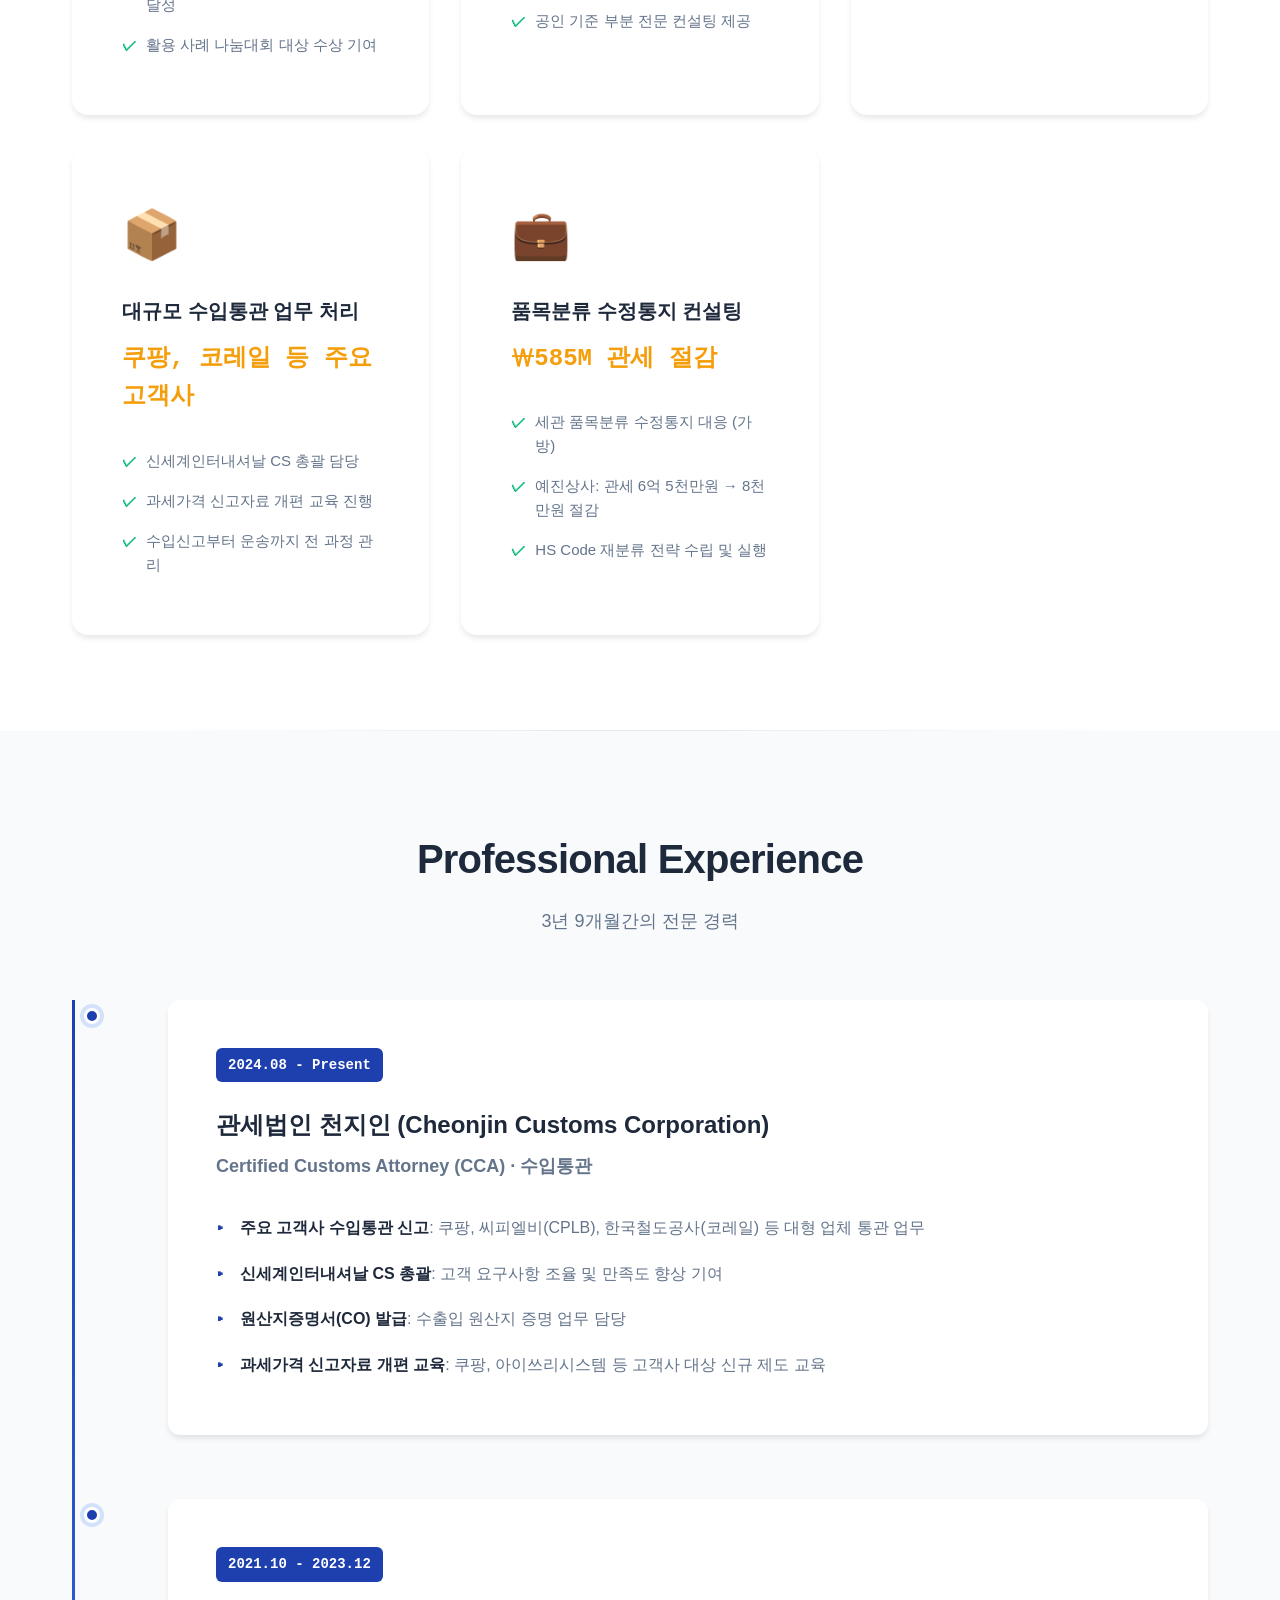
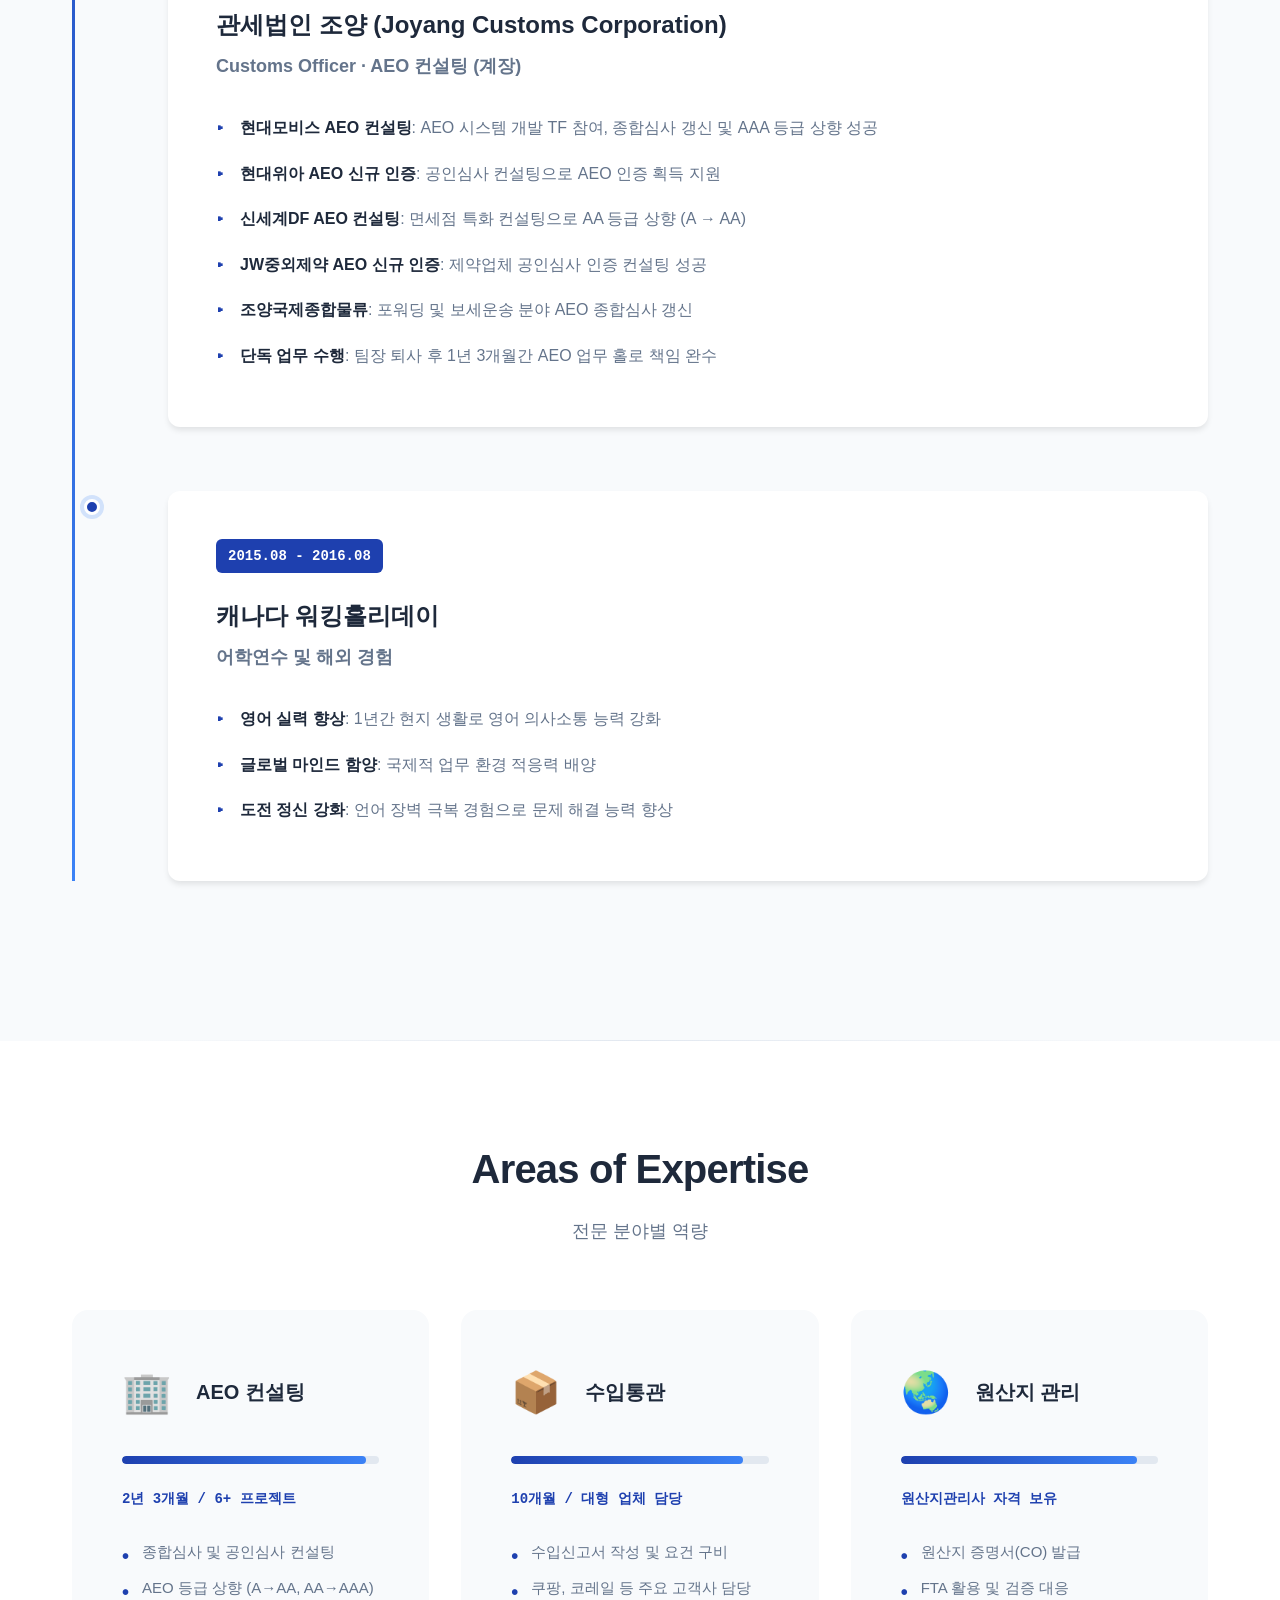
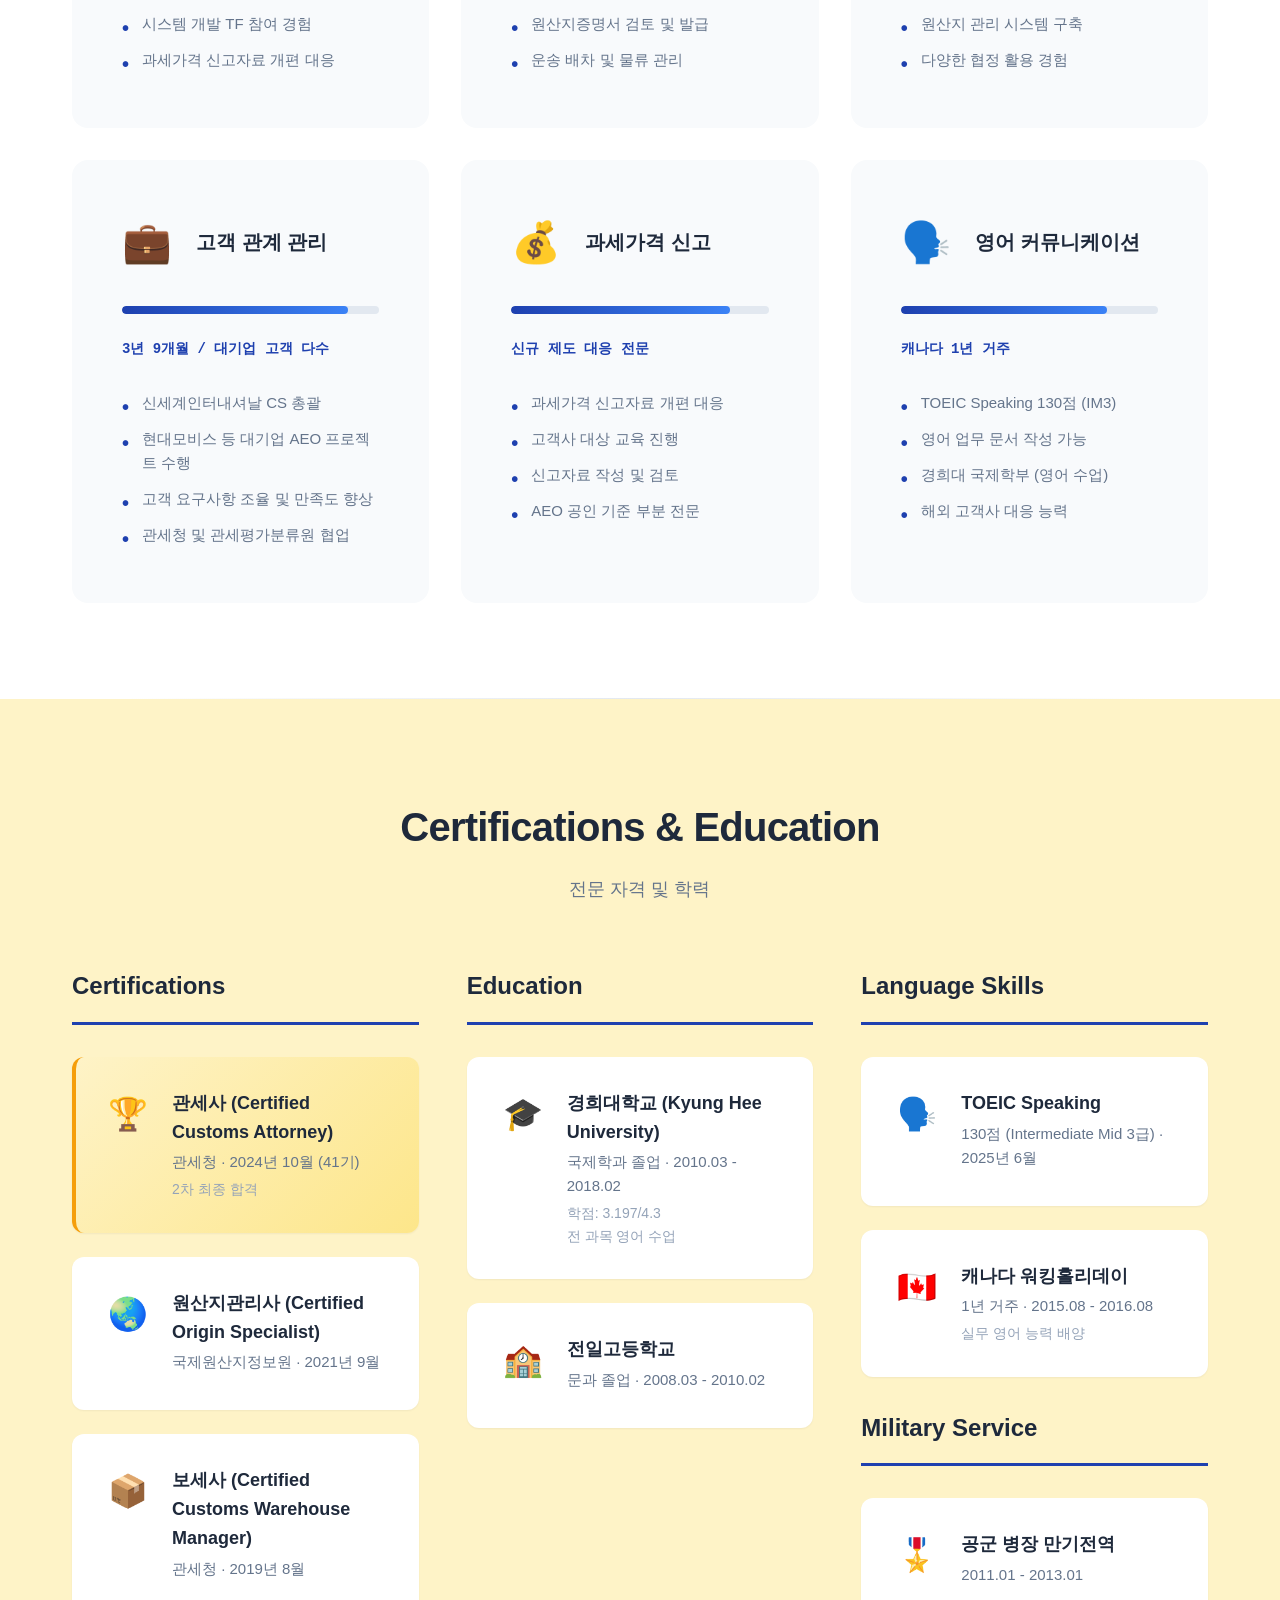
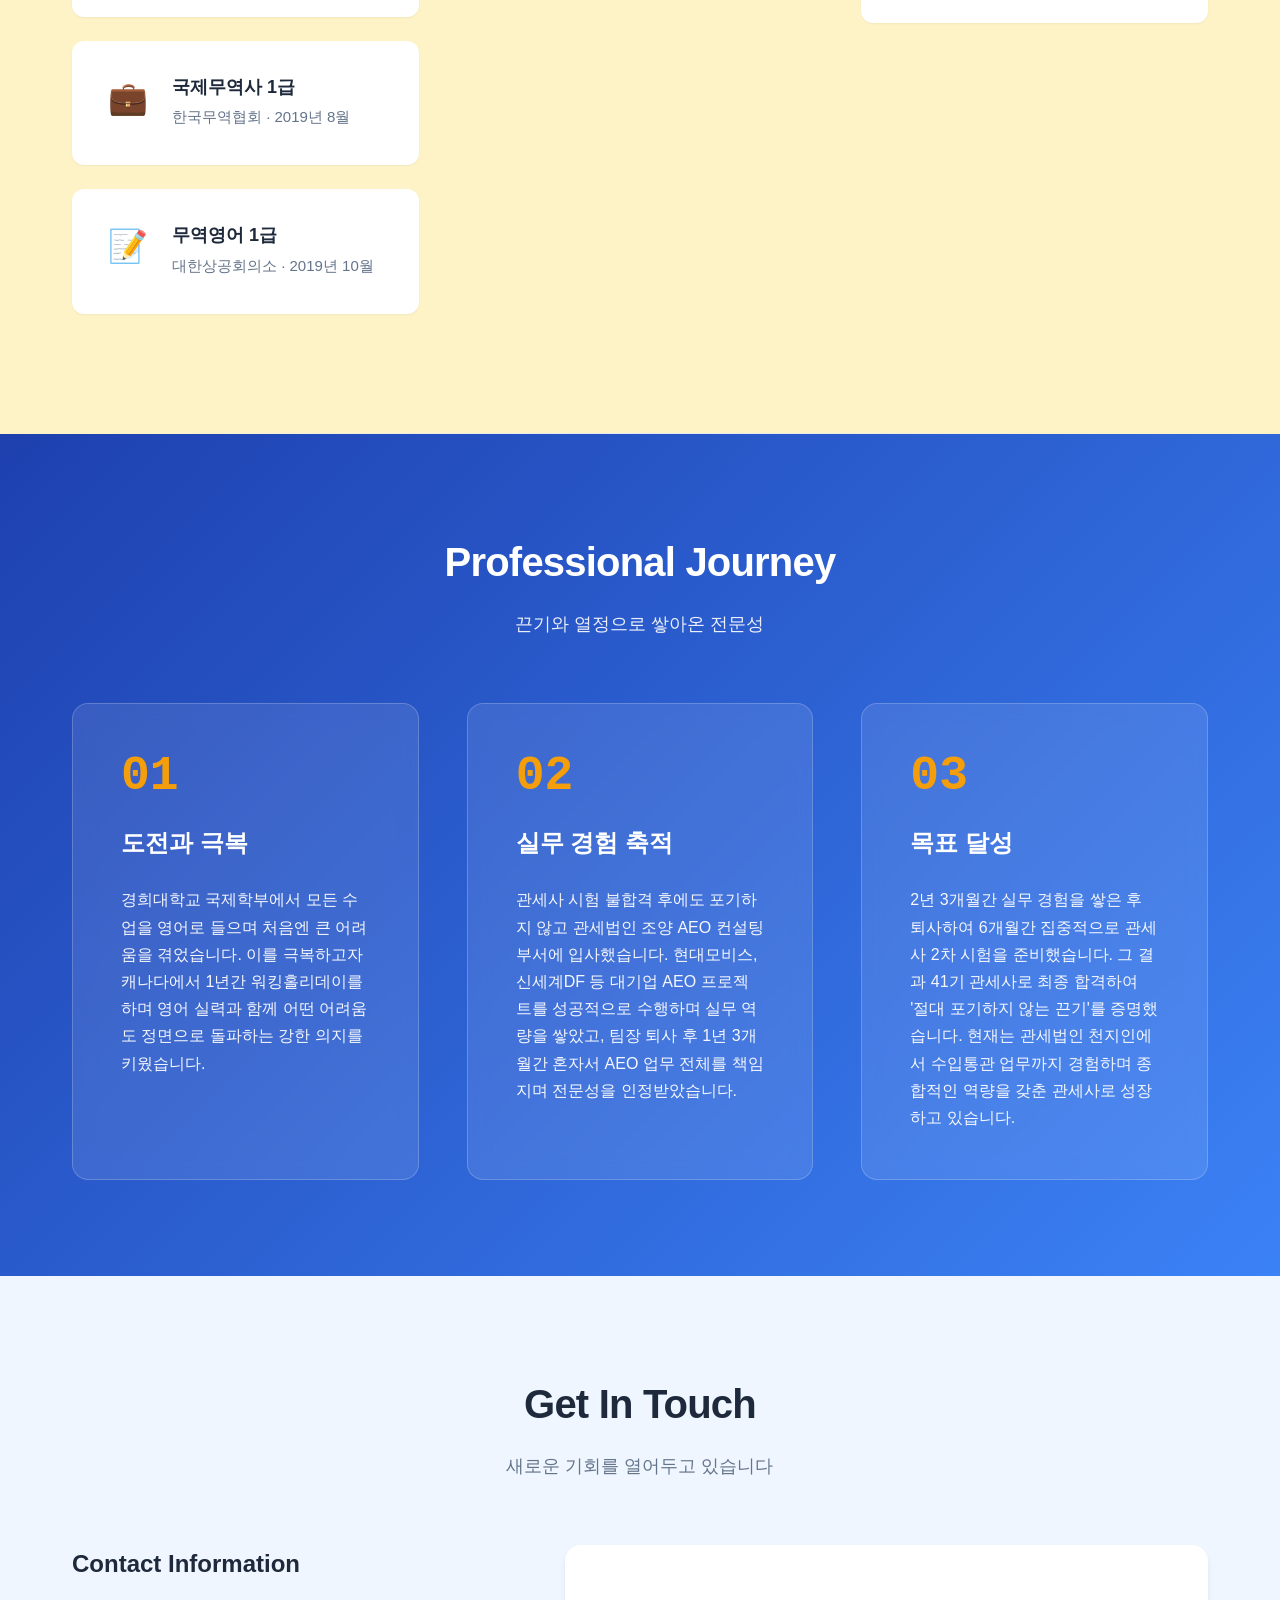
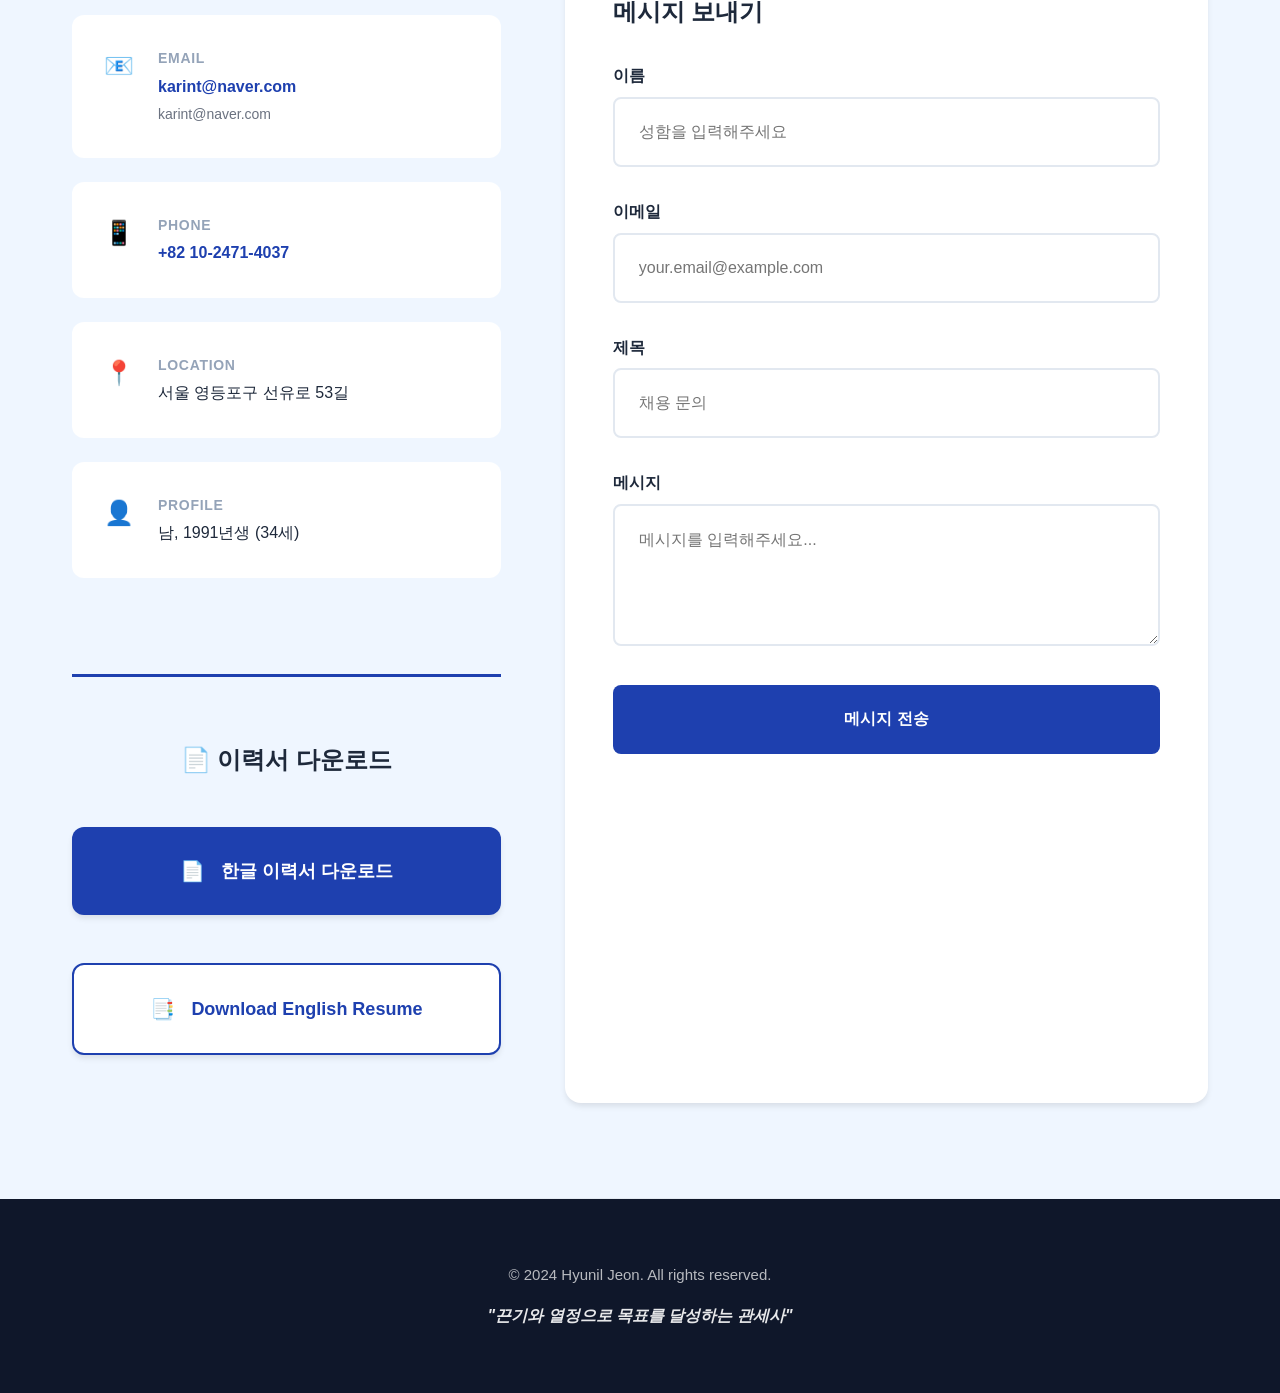
==== commit 4f56886e: "Add files via upload" ====
--- a/index.html
+++ b/index.html
@@ -567,8 +567,11 @@
                             <div class="contact-details">
                                 <h4 class="contact-label">Email</h4>
                                 <a href="mailto:karint@naver.com" class="contact-link">
+                                    karint&#64;naver.com
+                                </a>
+                                <p class="contact-text-small" style="margin-top: 0.25rem; color: #6b7280; font-size: 0.875rem;">
                                     karint@naver.com
-                                </a>
+                                </p>
                             </div>
                         </div>
 
@@ -601,6 +604,7 @@
 
                     <!-- Resume Download -->
                     <div class="contact-cta">
+                        <h3 class="contact-download-title">📄 이력서 다운로드</h3>
                         <button class="btn-download" data-resume="korean">
                             <span class="btn-icon">📄</span>
                             한글 이력서 다운로드
--- a/styles.css
+++ b/styles.css
@@ -881,27 +881,36 @@
 }
 
 .contact-cta {
-    margin-top: var(--spacing-2xl);
-    padding-top: var(--spacing-xl);
-    border-top: 2px solid var(--color-border);
+    margin-top: var(--spacing-3xl);
+    padding-top: var(--spacing-2xl);
+    border-top: 3px solid var(--color-primary);
+}
+
+.contact-download-title {
+    font-size: 1.5rem;
+    font-weight: 700;
+    color: var(--color-text);
+    margin-bottom: var(--spacing-xl);
+    text-align: center;
 }
 
 .btn-download {
     width: 100%;
-    padding: var(--spacing-md);
+    padding: var(--spacing-lg);
     background: var(--color-primary);
     color: white;
     border: none;
     border-radius: var(--radius-lg);
-    font-weight: 600;
-    font-size: 1rem;
+    font-weight: 700;
+    font-size: 1.125rem;
     cursor: pointer;
     display: flex;
     align-items: center;
     justify-content: center;
     gap: var(--spacing-sm);
     transition: all var(--transition-base);
-    margin-bottom: var(--spacing-lg);
+    margin-bottom: var(--spacing-xl);
+    box-shadow: var(--shadow-md);
 }
 
 .btn-download:hover {
